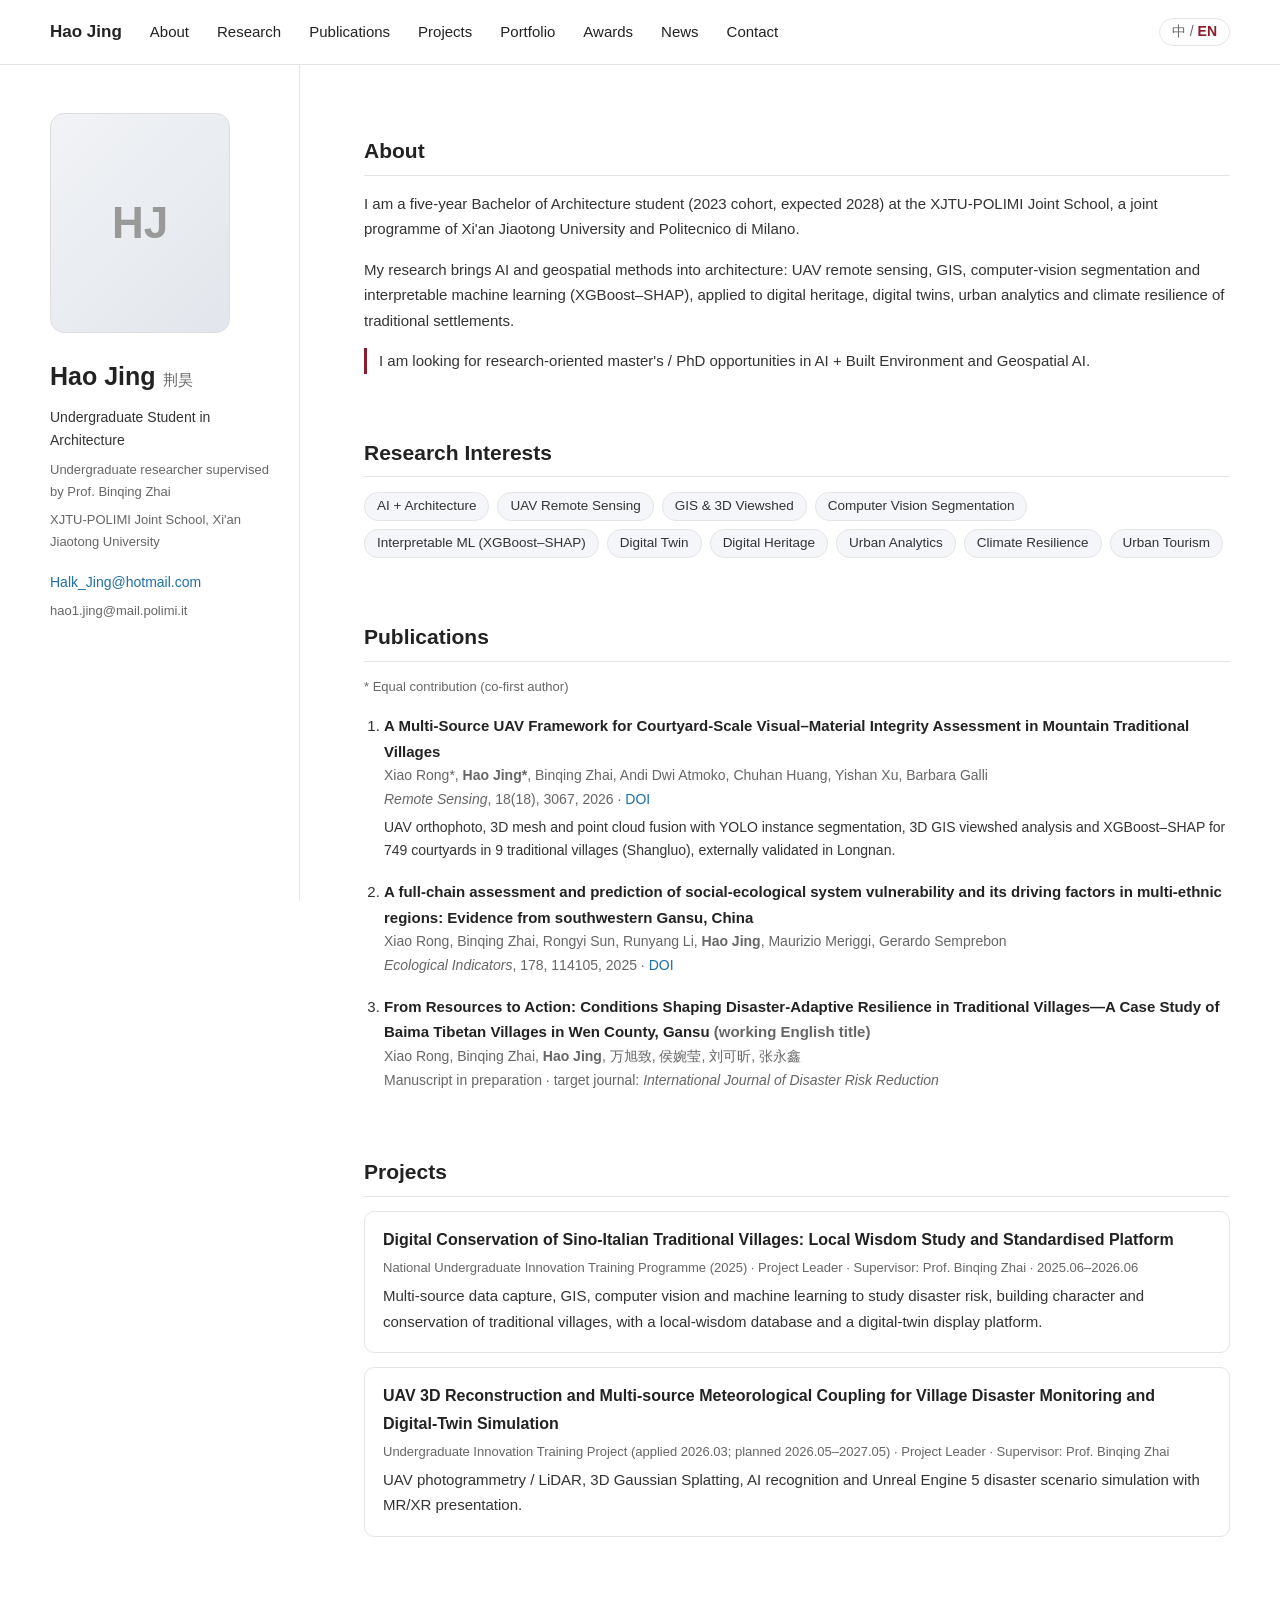
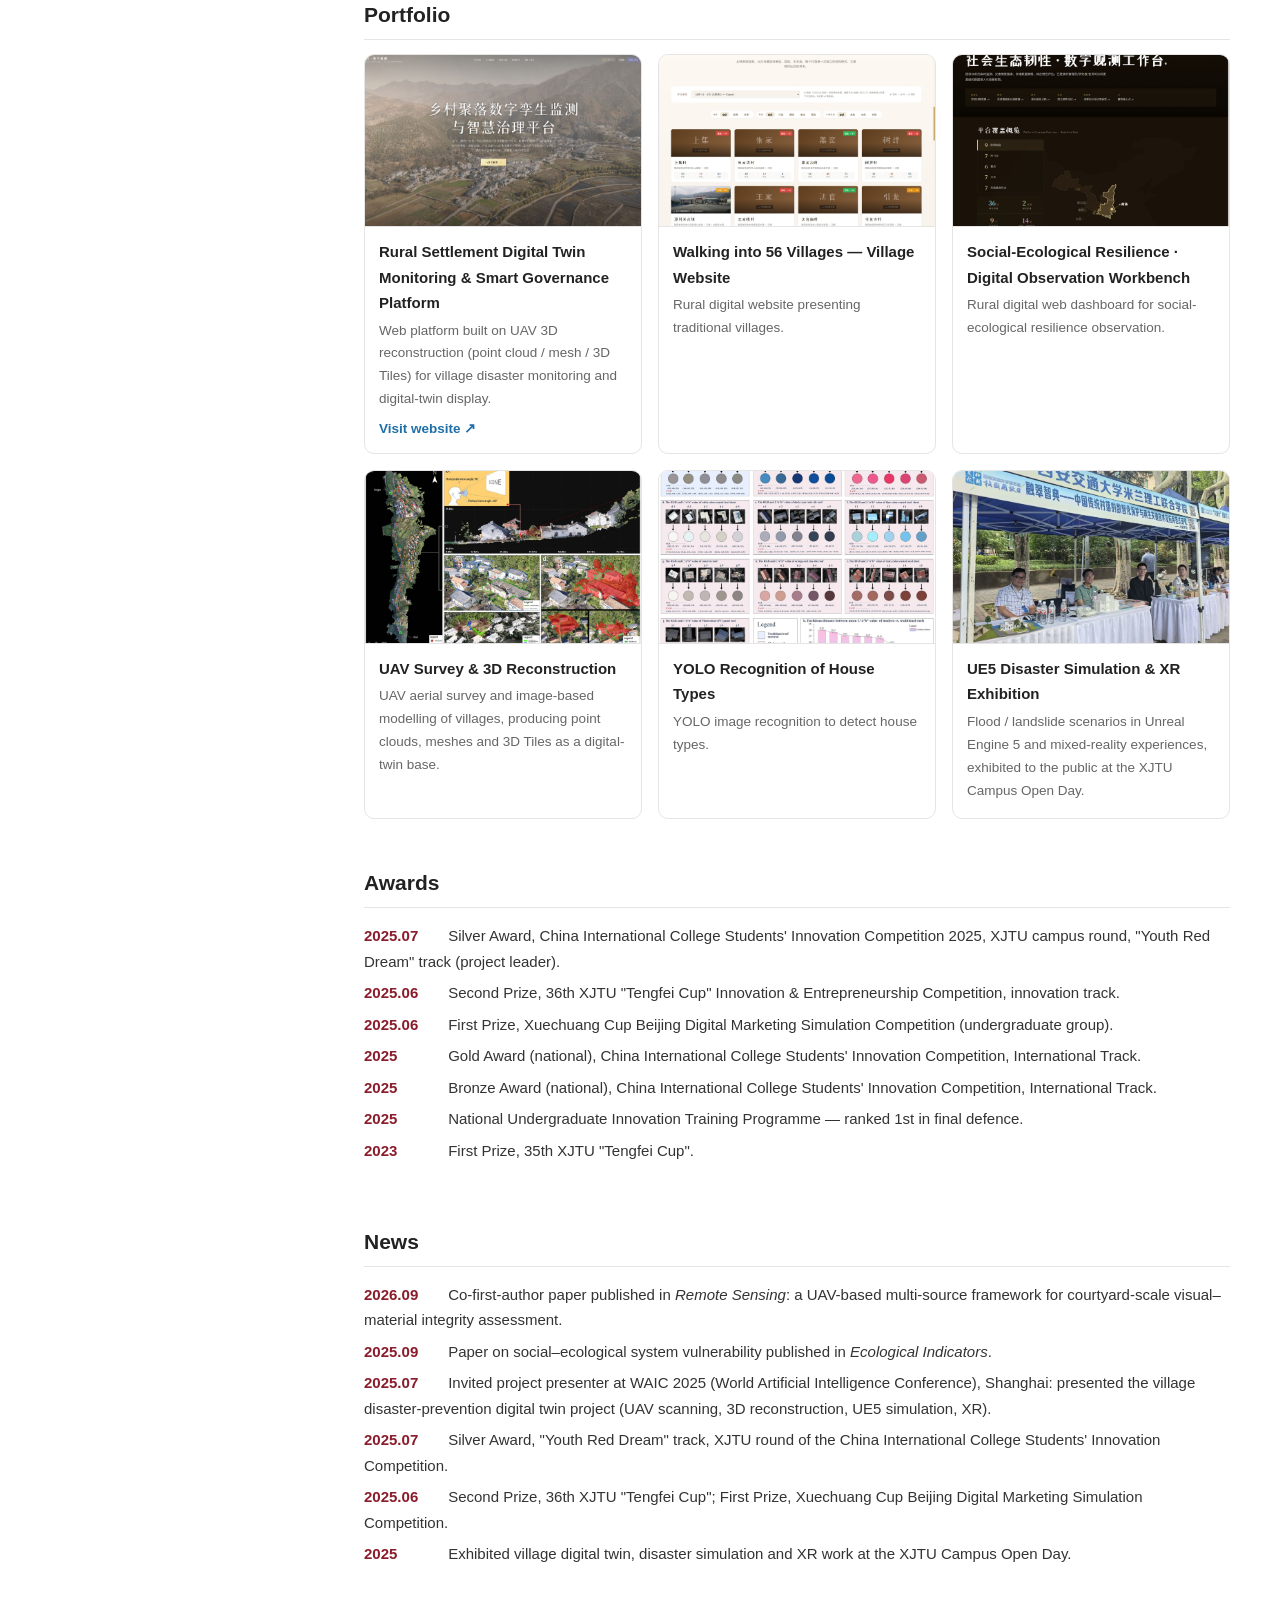
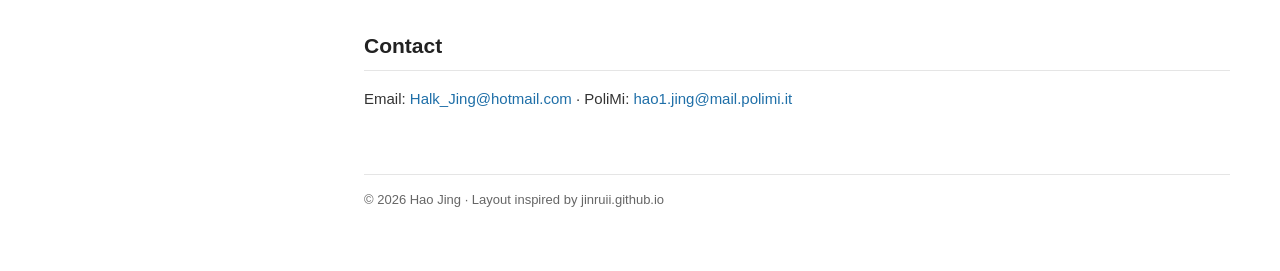
==== index.html @ ed7cac7e "Update contact emails" ====
<!DOCTYPE html>
<html lang="en">
<head>
<meta charset="utf-8">
<meta name="viewport" content="width=device-width, initial-scale=1">
<title>Hao Jing | AI + Architecture</title>
<link rel="stylesheet" href="styles.css">
</head>
<body>
<header class="top-header">
  <nav class="top-nav" aria-label="Primary">
    <a class="brand" href="#about" data-i18n="name">Hao Jing</a>
    <button class="menu-btn" aria-label="Menu" aria-expanded="false">☰</button>
    <div class="nav-links">
      <a href="#about" data-i18n="nav.about">About</a>
      <a href="#research" data-i18n="nav.research">Research</a>
      <a href="#publications" data-i18n="nav.pubs">Publications</a>
      <a href="#projects" data-i18n="nav.projects">Projects</a>
      <a href="#portfolio" data-i18n="nav.portfolio">Portfolio</a>
      <a href="#awards" data-i18n="nav.awards">Awards</a>
      <a href="#news" data-i18n="nav.news">News</a>
      <a href="#contact" data-i18n="nav.contact">Contact</a>
    </div>
    <button class="lang-toggle" type="button" aria-label="Switch language"><span data-l="zh">中</span> / <span data-l="en">EN</span></button>
  </nav>
</header>

<div class="site-shell">
  <aside class="profile-sidebar">
    <div class="portrait"><span>HJ</span></div>
    <h1><span data-i18n="name">Hao Jing</span> <small data-i18n="altname">荆昊</small></h1>
    <p class="role" data-i18n="role">Undergraduate Student in Architecture</p>
    <p class="muted" data-i18n="supv">Undergraduate researcher supervised by Prof. Binqing Zhai</p>
    <p class="muted" data-i18n="affil">XJTU-POLIMI Joint School, Xi'an Jiaotong University</p>
    <ul class="side-links">
      <li><a href="mailto:Halk_Jing@hotmail.com">Halk_Jing@hotmail.com</a></li>
      <li><a class="muted" href="mailto:hao1.jing@mail.polimi.it">hao1.jing@mail.polimi.it</a></li>
      <!-- 待补充：上传 cv.pdf 后取消注释
      <li><a href="cv.pdf" data-i18n="cv">CV</a></li> -->
      <!-- 待补充：填入她本人的 Google Scholar / ORCID 链接后取消注释（注意：0009-0008-3606-7035 是导师的 ORCID，不能用）
      <li><a href="#" data-i18n="scholar">Google Scholar</a></li>
      <li><a href="#" data-i18n="orcid">ORCID</a></li> -->
    </ul>
  </aside>

  <main class="content">
    <section id="about">
      <h2 data-i18n="nav.about">About</h2>
      <p data-i18n="about.p1">I am a five-year Bachelor of Architecture student (2023 cohort, expected 2028) at the XJTU-POLIMI Joint School, a joint programme of Xi'an Jiaotong University and Politecnico di Milano.</p>
      <p data-i18n="about.p2">My research brings AI and geospatial methods into architecture: UAV remote sensing, GIS, computer-vision segmentation and interpretable machine learning (XGBoost–SHAP), applied to digital heritage, digital twins, urban analytics and climate resilience of traditional settlements.</p>
      <p class="note" data-i18n="about.p3">I am looking for research-oriented master's / PhD opportunities in AI + Built Environment and Geospatial AI.</p>
    </section>

    <section id="research">
      <h2 data-i18n="nav.research">Research Interests</h2>
      <ul class="tags">
        <li data-i18n="r1">AI + Architecture</li><li data-i18n="r2">UAV Remote Sensing</li><li data-i18n="r3">GIS &amp; 3D Viewshed</li>
        <li data-i18n="r4">Computer Vision Segmentation</li><li data-i18n="r5">Interpretable ML (XGBoost–SHAP)</li><li data-i18n="r6">Digital Twin</li>
        <li data-i18n="r7">Digital Heritage</li><li data-i18n="r8">Urban Analytics</li><li data-i18n="r9">Climate Resilience</li><li data-i18n="r10">Urban Tourism</li>
      </ul>
    </section>

    <section id="publications">
      <h2 data-i18n="nav.pubs">Publications</h2>
      <p class="muted small" data-i18n="pubs.note">* Equal contribution (co-first author)</p>
      <ol class="pubs">
        <li>
          <div class="pub-title">A Multi-Source UAV Framework for Courtyard-Scale Visual–Material Integrity Assessment in Mountain Traditional Villages</div>
          <div class="pub-authors">Xiao Rong*, <b>Hao Jing*</b>, Binqing Zhai, Andi Dwi Atmoko, Chuhan Huang, Yishan Xu, Barbara Galli</div>
          <div class="pub-venue"><i>Remote Sensing</i>, 18(18), 3067, 2026 · <a href="https://doi.org/10.3390/rs18183067">DOI</a></div>
          <p class="pub-desc" data-i18n="p1.desc">UAV orthophoto, 3D mesh and point cloud fusion with YOLO instance segmentation, 3D GIS viewshed analysis and XGBoost–SHAP for 749 courtyards in 9 traditional villages (Shangluo), externally validated in Longnan.</p>
        </li>
        <li>
          <div class="pub-title">A full-chain assessment and prediction of social-ecological system vulnerability and its driving factors in multi-ethnic regions: Evidence from southwestern Gansu, China</div>
          <div class="pub-authors">Xiao Rong, Binqing Zhai, Rongyi Sun, Runyang Li, <b>Hao Jing</b>, Maurizio Meriggi, Gerardo Semprebon</div>
          <div class="pub-venue"><i>Ecological Indicators</i>, 178, 114105, 2025 · <a href="https://doi.org/10.1016/j.ecolind.2025.114105">DOI</a></div>
        </li>
        <li>
          <div class="pub-title" data-i18n="p3.t">From Resources to Action: Conditions Shaping Disaster-Adaptive Resilience in Traditional Villages—A Case Study of Baima Tibetan Villages in Wen County, Gansu <span class="muted">(working English title)</span></div>
          <div class="pub-authors" data-i18n="p3.a">Xiao Rong, Binqing Zhai, <b>Hao Jing</b>, 万旭致, 侯婉莹, 刘可昕, 张永鑫</div>
          <div class="pub-venue" data-i18n="p3.v">Manuscript in preparation · target journal: <i>International Journal of Disaster Risk Reduction</i></div>
        </li>
      </ol>
    </section>

    <section id="projects">
      <h2 data-i18n="nav.projects">Projects</h2>
      <div class="card">
        <h3 data-i18n="pj1.t">Digital Conservation of Sino-Italian Traditional Villages: Local Wisdom Study and Standardised Platform</h3>
        <p class="muted small" data-i18n="pj1.m">National Undergraduate Innovation Training Programme (2025) · Project Leader · Supervisor: Prof. Binqing Zhai · 2025.06–2026.06</p>
        <p data-i18n="pj1.d">Multi-source data capture, GIS, computer vision and machine learning to study disaster risk, building character and conservation of traditional villages, with a local-wisdom database and a digital-twin display platform.</p>
      </div>
      <div class="card">
        <h3 data-i18n="pj2.t">UAV 3D Reconstruction and Multi-source Meteorological Coupling for Village Disaster Monitoring and Digital-Twin Simulation</h3>
        <p class="muted small" data-i18n="pj2.m">Undergraduate Innovation Training Project (applied 2026.03; planned 2026.05–2027.05) · Project Leader · Supervisor: Prof. Binqing Zhai</p>
        <p data-i18n="pj2.d">UAV photogrammetry / LiDAR, 3D Gaussian Splatting, AI recognition and Unreal Engine 5 disaster scenario simulation with MR/XR presentation.</p>
      </div>
    </section>

    <section id="portfolio">
      <h2 data-i18n="nav.portfolio">Portfolio</h2>
      <div class="pf-grid">
      <article class="pf-card"><img src="assets/twin-platform.jpg" alt="" loading="lazy"><div class="pf-body"><h3 data-i18n="pf1.t">Rural Settlement Digital Twin Monitoring & Smart Governance Platform</h3><p data-i18n="pf1.d">Web platform built on UAV 3D reconstruction (point cloud / mesh / 3D Tiles) for village disaster monitoring and digital-twin display.</p><a class="pf-link" href="http://8.146.229.40/disaster-twin" target="_blank" rel="noopener" data-i18n="pf.visit">Visit website ↗</a></div></article>
      <article class="pf-card"><img src="assets/villages-56.jpg" alt="" loading="lazy"><div class="pf-body"><h3 data-i18n="pf2.t">Walking into 56 Villages — Village Website</h3><p data-i18n="pf2.d">Rural digital website presenting traditional villages.</p></div></article>
      <article class="pf-card"><img src="assets/resilience-workbench.jpg" alt="" loading="lazy"><div class="pf-body"><h3 data-i18n="pf3.t">Social-Ecological Resilience · Digital Observation Workbench</h3><p data-i18n="pf3.d">Rural digital web dashboard for social-ecological resilience observation.</p></div></article>
      <article class="pf-card"><img src="assets/uav-reconstruction.jpg" alt="" loading="lazy"><div class="pf-body"><h3 data-i18n="pf4.t">UAV Survey & 3D Reconstruction</h3><p data-i18n="pf4.d">UAV aerial survey and image-based modelling of villages, producing point clouds, meshes and 3D Tiles as a digital-twin base.</p></div></article>
      <article class="pf-card"><img src="assets/yolo-house-types.jpg" alt="" loading="lazy"><div class="pf-body"><h3 data-i18n="pf5.t">YOLO Recognition of House Types</h3><p data-i18n="pf5.d">YOLO image recognition to detect house types.</p></div></article>
      <article class="pf-card"><img src="assets/open-day.jpg" alt="" loading="lazy"><div class="pf-body"><h3 data-i18n="pf6.t">UE5 Disaster Simulation & XR Exhibition</h3><p data-i18n="pf6.d">Flood / landslide scenarios in Unreal Engine 5 and mixed-reality experiences, exhibited to the public at the XJTU Campus Open Day.</p></div></article>
      </div>
    </section>

    <section id="awards">
      <h2 data-i18n="nav.awards">Awards</h2>
      <ul class="news">
        <li><span class="date">2025.07</span> <span data-i18n="a1">Silver Award, China International College Students' Innovation Competition 2025, XJTU campus round, "Youth Red Dream" track (project leader).</span></li>
        <li><span class="date">2025.06</span> <span data-i18n="a2">Second Prize, 36th XJTU "Tengfei Cup" Innovation & Entrepreneurship Competition, innovation track.</span></li>
        <li><span class="date">2025.06</span> <span data-i18n="a7">First Prize, Xuechuang Cup Beijing Digital Marketing Simulation Competition (undergraduate group).</span></li>
        <li><span class="date">2025</span> <span data-i18n="a3">Gold Award (national), China International College Students' Innovation Competition, International Track.</span></li>
        <li><span class="date">2025</span> <span data-i18n="a4">Bronze Award (national), China International College Students' Innovation Competition, International Track.</span></li>
        <li><span class="date">2025</span> <span data-i18n="a6">National Undergraduate Innovation Training Programme — ranked 1st in final defence.</span></li>
        <li><span class="date">2023</span> <span data-i18n="a5">First Prize, 35th XJTU "Tengfei Cup".</span></li>
      </ul>
    </section>

    <section id="news">
      <h2 data-i18n="nav.news">News</h2>
      <ul class="news">
        <li><span class="date">2026.09</span> <span data-i18n="n1">Co-first-author paper published in <i>Remote Sensing</i>: a UAV-based multi-source framework for courtyard-scale visual–material integrity assessment.</span></li>
        <li><span class="date">2025.09</span> <span data-i18n="n2">Paper on social–ecological system vulnerability published in <i>Ecological Indicators</i>.</span></li>
        <li><span class="date">2025.07</span> <span data-i18n="n3">Invited project presenter at WAIC 2025 (World Artificial Intelligence Conference), Shanghai: presented the village disaster-prevention digital twin project (UAV scanning, 3D reconstruction, UE5 simulation, XR).</span></li>
        <li><span class="date">2025.07</span> <span data-i18n="n6">Silver Award, "Youth Red Dream" track, XJTU round of the China International College Students' Innovation Competition.</span></li>
        <li><span class="date">2025.06</span> <span data-i18n="n7">Second Prize, 36th XJTU "Tengfei Cup"; First Prize, Xuechuang Cup Beijing Digital Marketing Simulation Competition.</span></li>
        <li><span class="date">2025</span> <span data-i18n="n5">Exhibited village digital twin, disaster simulation and XR work at the XJTU Campus Open Day.</span></li>
      </ul>
    </section>

    <section id="contact">
      <h2 data-i18n="nav.contact">Contact</h2>
      <p><span data-i18n="contact.l">Email:</span> <a href="mailto:Halk_Jing@hotmail.com">Halk_Jing@hotmail.com</a> · <span data-i18n="contact.s">PoliMi:</span> <a href="mailto:hao1.jing@mail.polimi.it">hao1.jing@mail.polimi.it</a></p>
    </section>
    <footer class="muted small" data-i18n="footer">© 2026 Hao Jing · Layout inspired by jinruii.github.io</footer>
  </main>
</div>
<script src="script.js"></script>
</body>
</html>
---- styles.css ----
:root{--text:#333;--heading:#222;--muted:#666;--line:#e5e5e5;--link:#1f6fa8;--accent:#8a1c2b}
*{box-sizing:border-box}html{scroll-behavior:smooth}
body{margin:0;background:#fff;color:var(--text);font-family:Arial,"PingFang SC","Microsoft YaHei",sans-serif;font-size:15px;line-height:1.7}
a{color:var(--link);text-decoration:none}a:hover{text-decoration:underline}
.top-header{position:sticky;top:0;z-index:50;background:rgba(255,255,255,.97);border-bottom:1px solid var(--line)}
.top-nav{width:min(1180px,calc(100% - 48px));min-height:64px;margin:0 auto;display:flex;align-items:center;gap:28px}
.brand{font-weight:600;color:var(--heading);font-size:17px}
.nav-links{display:flex;gap:28px}.nav-links a{color:#222;font-size:15px}
.lang-toggle{margin-left:auto;border:1px solid var(--line);background:#fff;border-radius:16px;padding:4px 12px;cursor:pointer;color:var(--muted);font-size:14px}
.lang-toggle [data-l].on{color:var(--accent);font-weight:700}
.menu-btn{display:none;border:0;background:none;font-size:22px;cursor:pointer}
.site-shell{width:min(1180px,calc(100% - 48px));margin:0 auto;display:grid;grid-template-columns:250px minmax(0,1fr);gap:64px}
.profile-sidebar{position:sticky;top:64px;align-self:start;padding:48px 30px 40px 0;border-right:1px solid var(--line);min-height:calc(100vh - 64px)}
.portrait{width:180px;height:220px;border-radius:14px;border:1px solid #ddd;background:linear-gradient(135deg,#f1f3f6,#e2e6ec);display:grid;place-items:center;color:#999;font-size:44px;font-weight:600;margin-bottom:22px}
.profile-sidebar h1{margin:0 0 8px;font-size:25px;color:var(--heading);font-weight:600}
.profile-sidebar h1 small{font-size:15px;color:var(--muted);font-weight:400}
.role{margin:0 0 6px;font-size:14px}.muted{color:var(--muted)}.small{font-size:13px}
.profile-sidebar .muted{font-size:13px;margin:0 0 6px}
.side-links{list-style:none;padding:0;margin:18px 0 0;font-size:14px}.side-links li{margin:4px 0}
.content{padding:40px 0 60px}
section{padding:12px 0 18px;scroll-margin-top:72px}
h2{font-size:21px;color:var(--heading);border-bottom:1px solid var(--line);padding-bottom:6px;margin:16px 0 14px}
h3{font-size:16px;margin:0 0 4px;color:var(--heading)}
.note{border-left:3px solid var(--accent);padding-left:12px}
.tags{list-style:none;padding:0;display:flex;flex-wrap:wrap;gap:8px}.tags li{background:#f4f6f9;border:1px solid var(--line);border-radius:14px;padding:2px 12px;font-size:13.5px}
.pubs{padding-left:20px}.pubs li{margin-bottom:16px}.pub-title{font-weight:600;color:var(--heading)}
.pub-authors,.pub-venue{font-size:14px;color:var(--muted)}.pub-desc{font-size:14px;margin:4px 0 0}
.card{border:1px solid var(--line);border-radius:10px;padding:14px 18px;margin-bottom:14px}.card p{margin:4px 0}
.news{list-style:none;padding:0}.news li{margin:6px 0}.date{display:inline-block;min-width:80px;color:var(--accent);font-weight:600}
footer{border-top:1px solid var(--line);padding-top:14px;margin-top:30px}
@media(max-width:820px){
 .top-nav{flex-wrap:wrap;gap:12px;width:calc(100% - 32px)}
 .menu-btn{display:block;order:2}.lang-toggle{order:1}
 .nav-links{display:none;order:3;width:100%;flex-direction:column;gap:10px;padding:8px 0 14px}
 .nav-links.open{display:flex}
 .site-shell{grid-template-columns:1fr;gap:0;width:calc(100% - 32px)}
 .profile-sidebar{position:static;border-right:0;border-bottom:1px solid var(--line);min-height:0;padding:28px 0 20px;text-align:center}
 .portrait{margin:0 auto 16px;width:130px;height:160px}.side-links{display:flex;flex-wrap:wrap;justify-content:center;gap:4px 14px}
}

.pf-grid{display:grid;grid-template-columns:repeat(auto-fill,minmax(250px,1fr));gap:16px}
.pf-card{border:1px solid var(--line);border-radius:10px;overflow:hidden;display:flex;flex-direction:column;background:#fff}
.pf-card img{width:100%;aspect-ratio:16/10;object-fit:cover;display:block;border-bottom:1px solid var(--line)}
.pf-body{padding:12px 14px}.pf-body h3{font-size:15px}.pf-body p{font-size:13.5px;margin:4px 0;color:var(--muted)}
.pf-link{font-size:13.5px;font-weight:600}
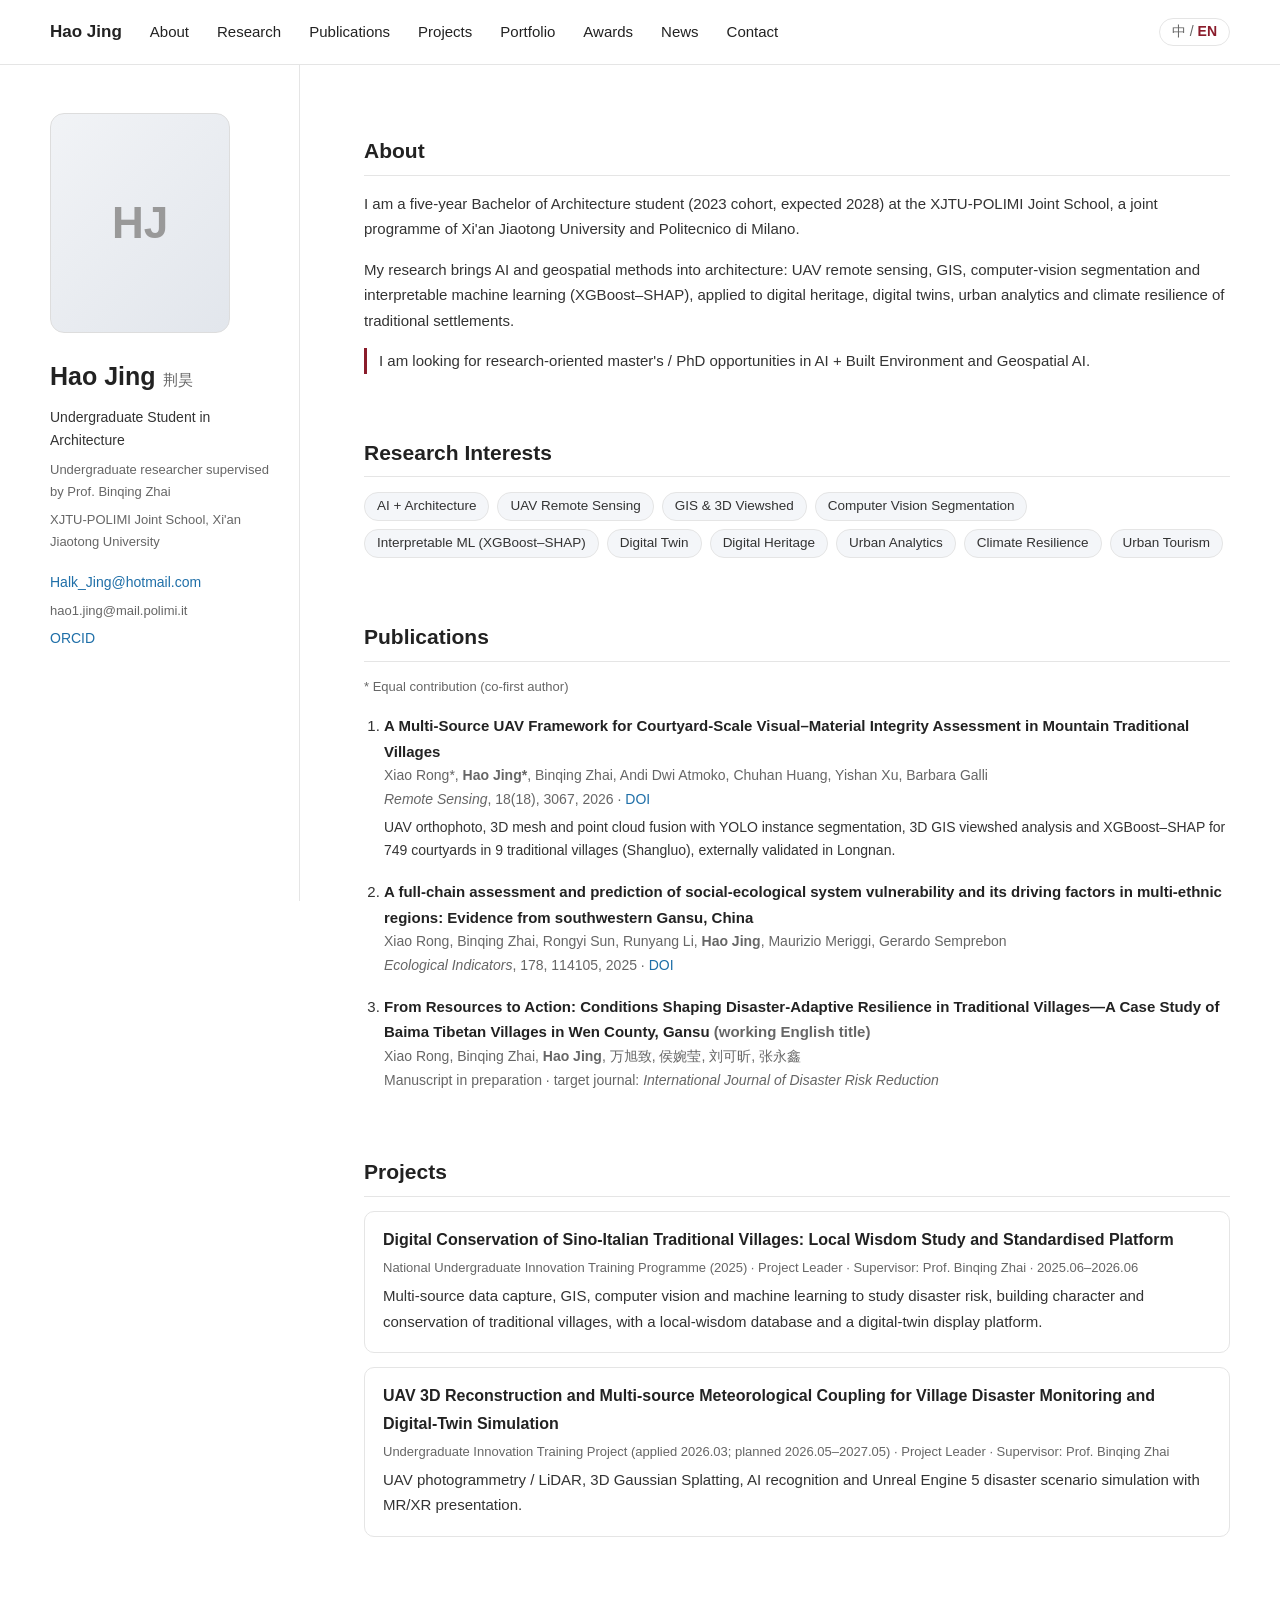
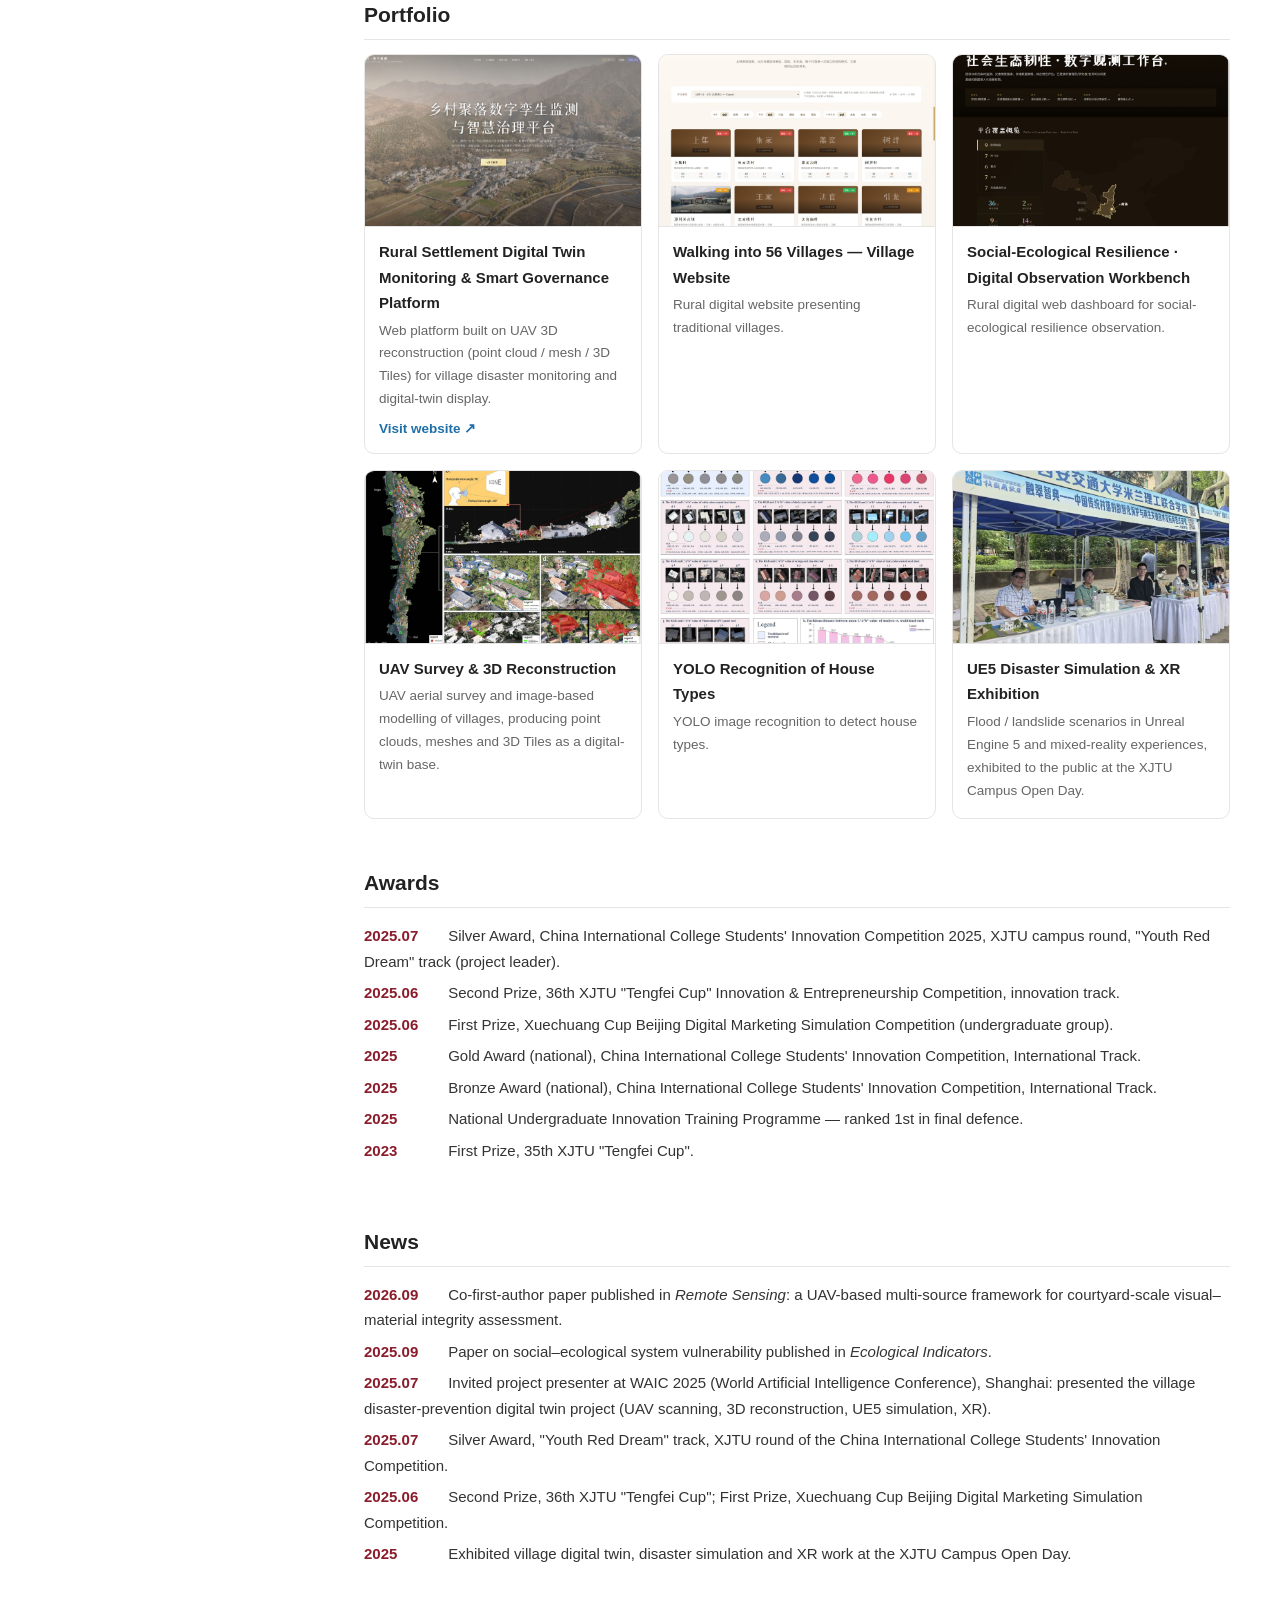
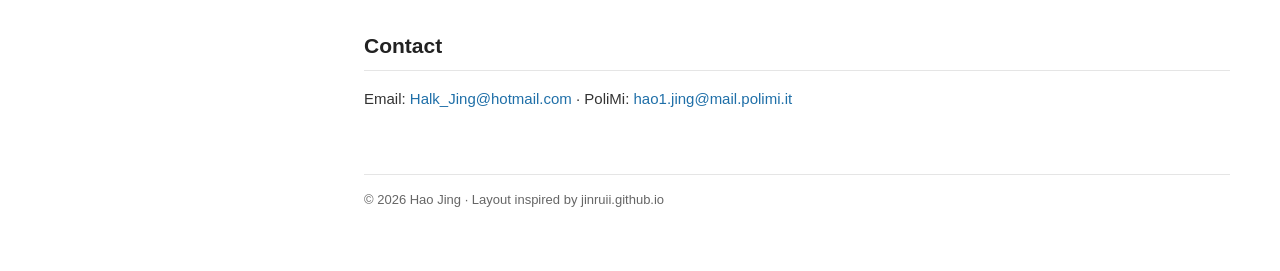
==== commit 0e48d8ee: "Add ORCID link" ====
--- a/index.html
+++ b/index.html
@@ -37,9 +37,9 @@
       <li><a class="muted" href="mailto:hao1.jing@mail.polimi.it">hao1.jing@mail.polimi.it</a></li>
       <!-- 待补充：上传 cv.pdf 后取消注释
       <li><a href="cv.pdf" data-i18n="cv">CV</a></li> -->
-      <!-- 待补充：填入她本人的 Google Scholar / ORCID 链接后取消注释（注意：0009-0008-3606-7035 是导师的 ORCID，不能用）
-      <li><a href="#" data-i18n="scholar">Google Scholar</a></li>
-      <li><a href="#" data-i18n="orcid">ORCID</a></li> -->
+      <!-- 待补充：填入她本人的 Google Scholar 链接后取消注释
+      <li><a href="#" data-i18n="scholar">Google Scholar</a></li> -->
+      <li><a href="https://orcid.org/0009-0009-9396-4258" target="_blank" rel="noopener" data-i18n="orcid">ORCID</a></li>
     </ul>
   </aside>
 
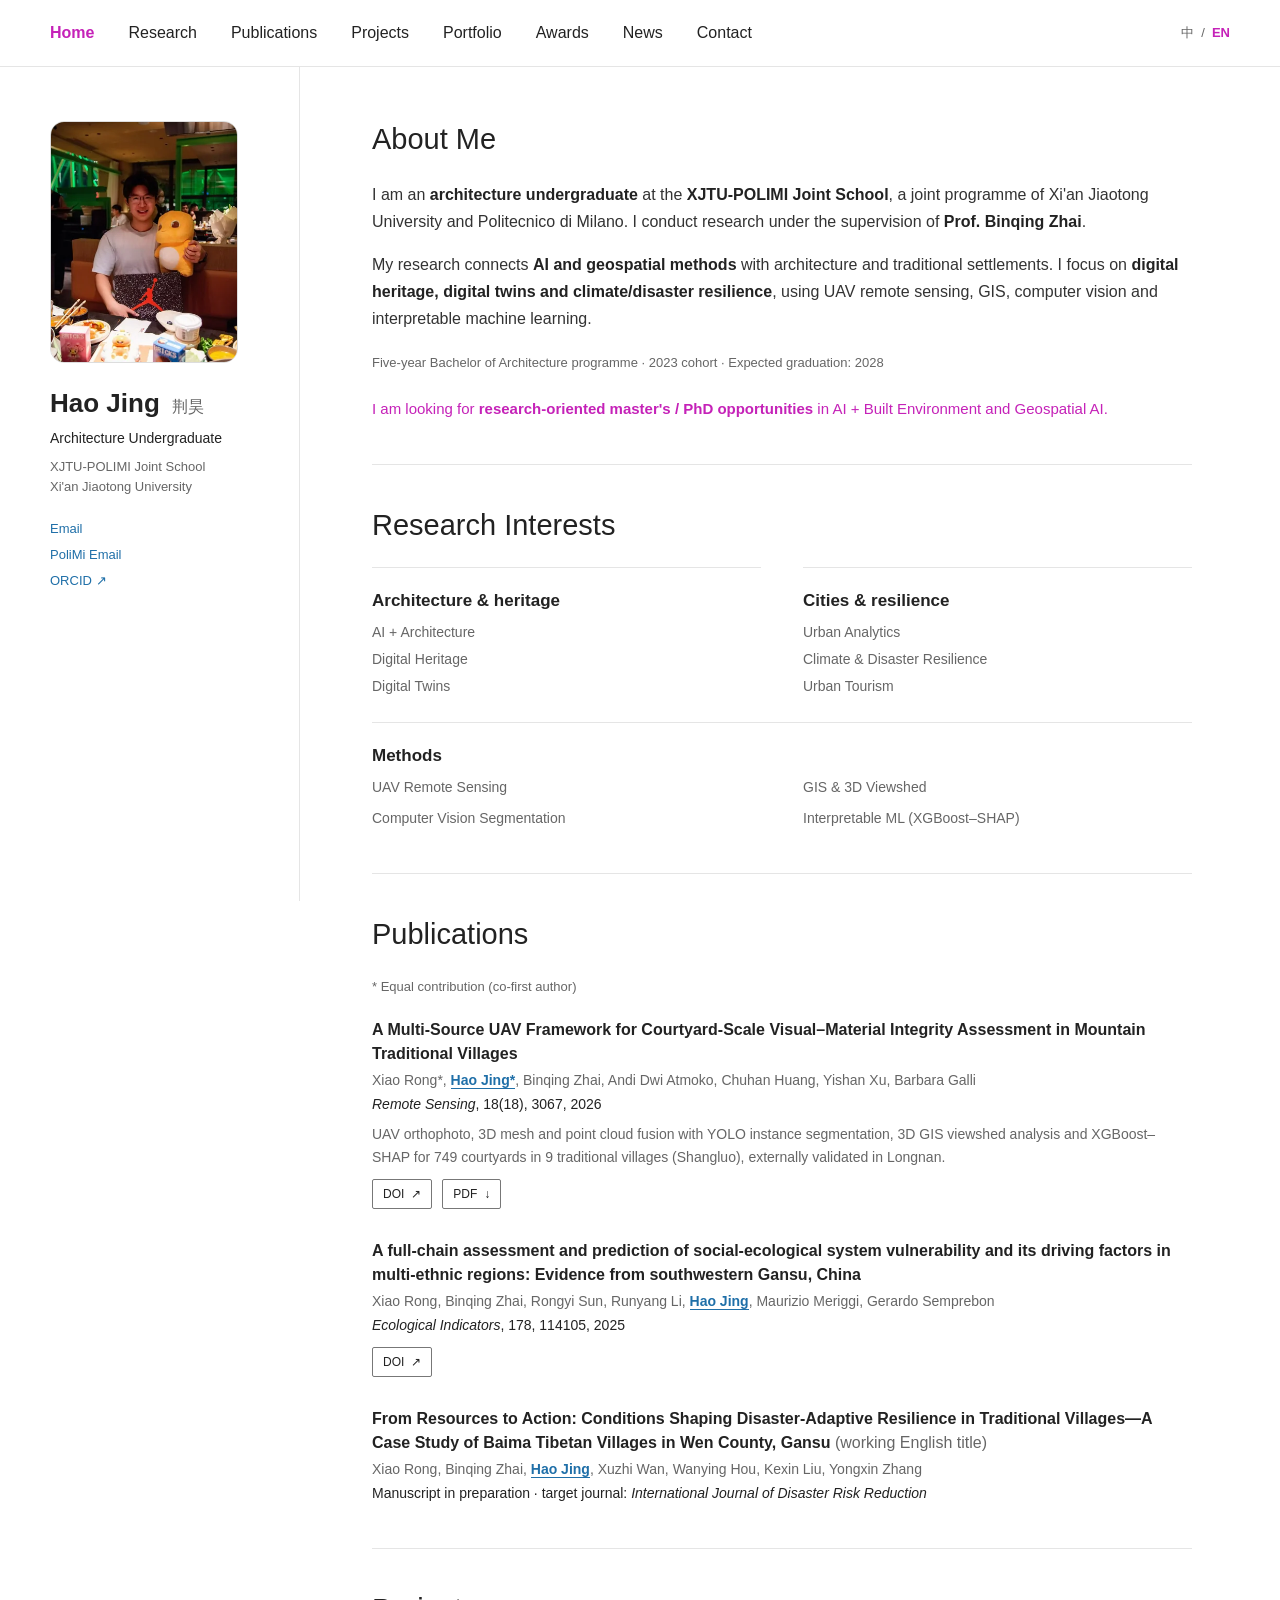
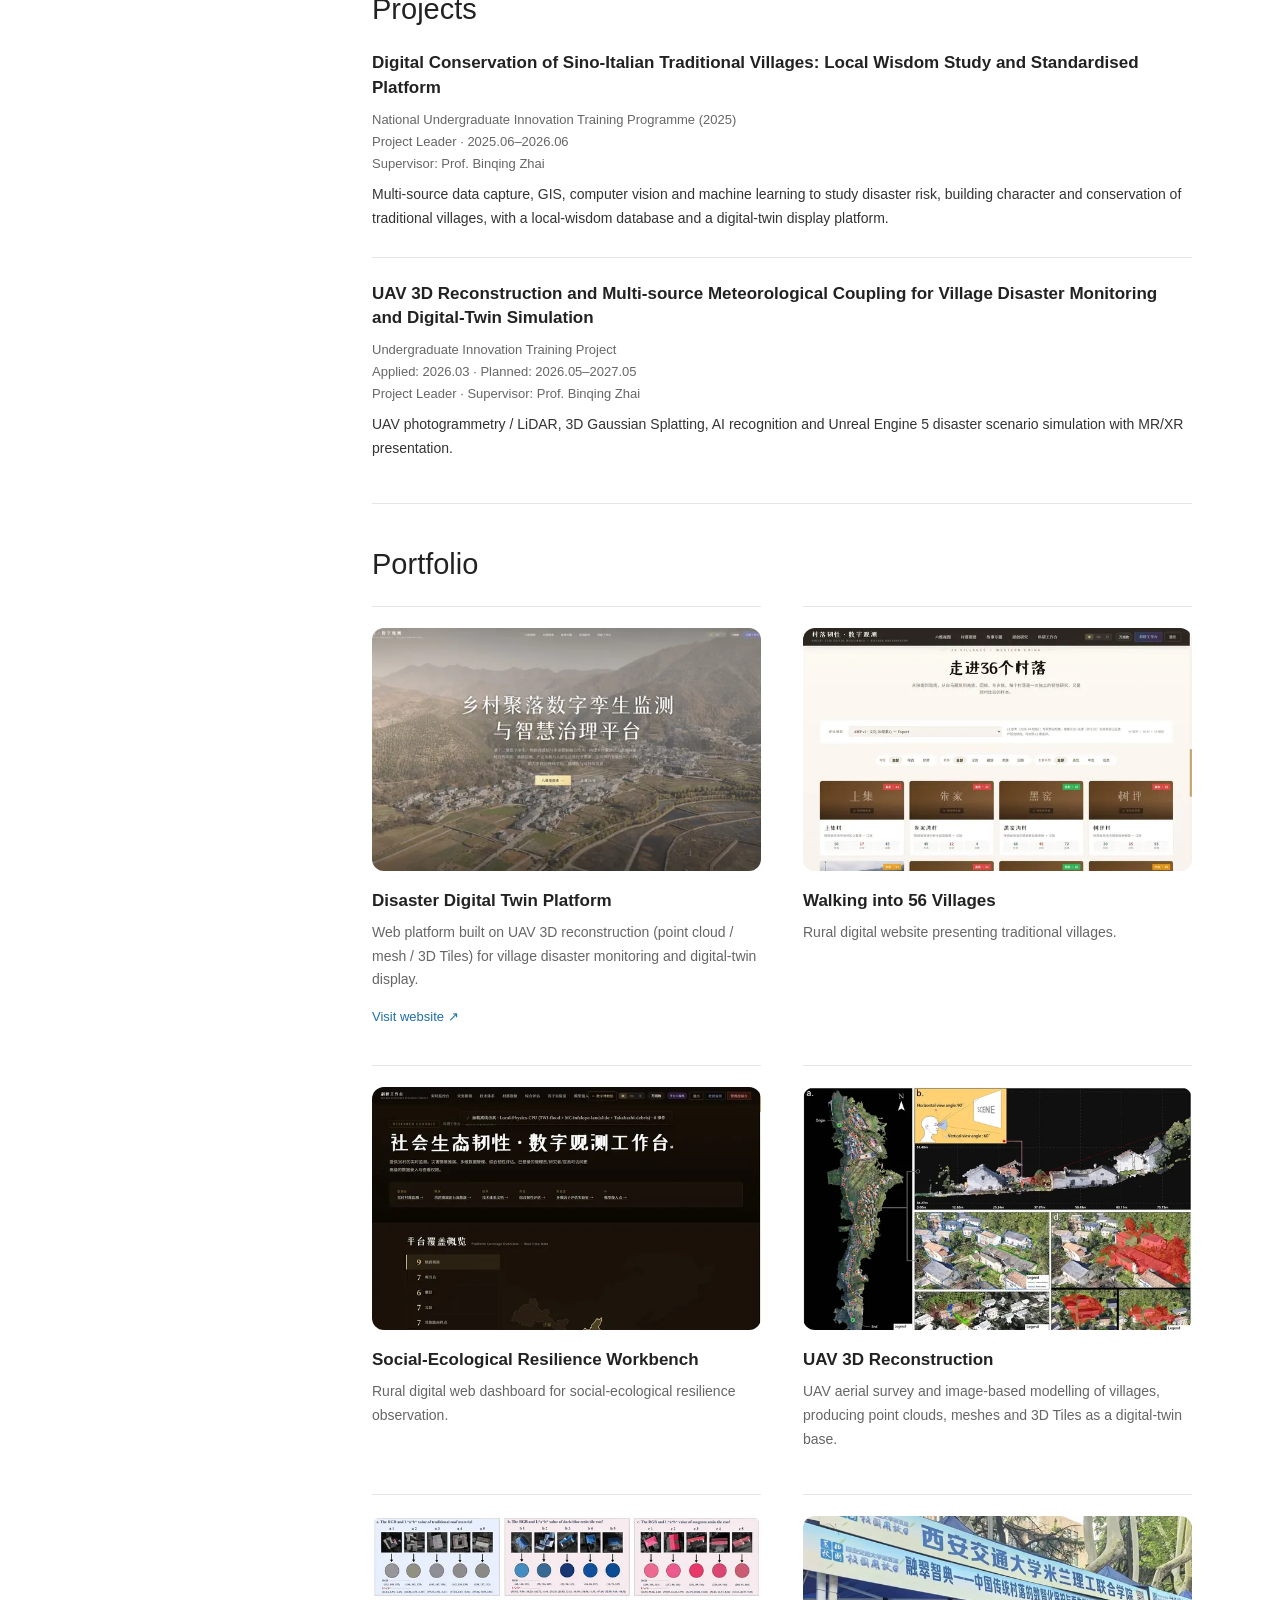
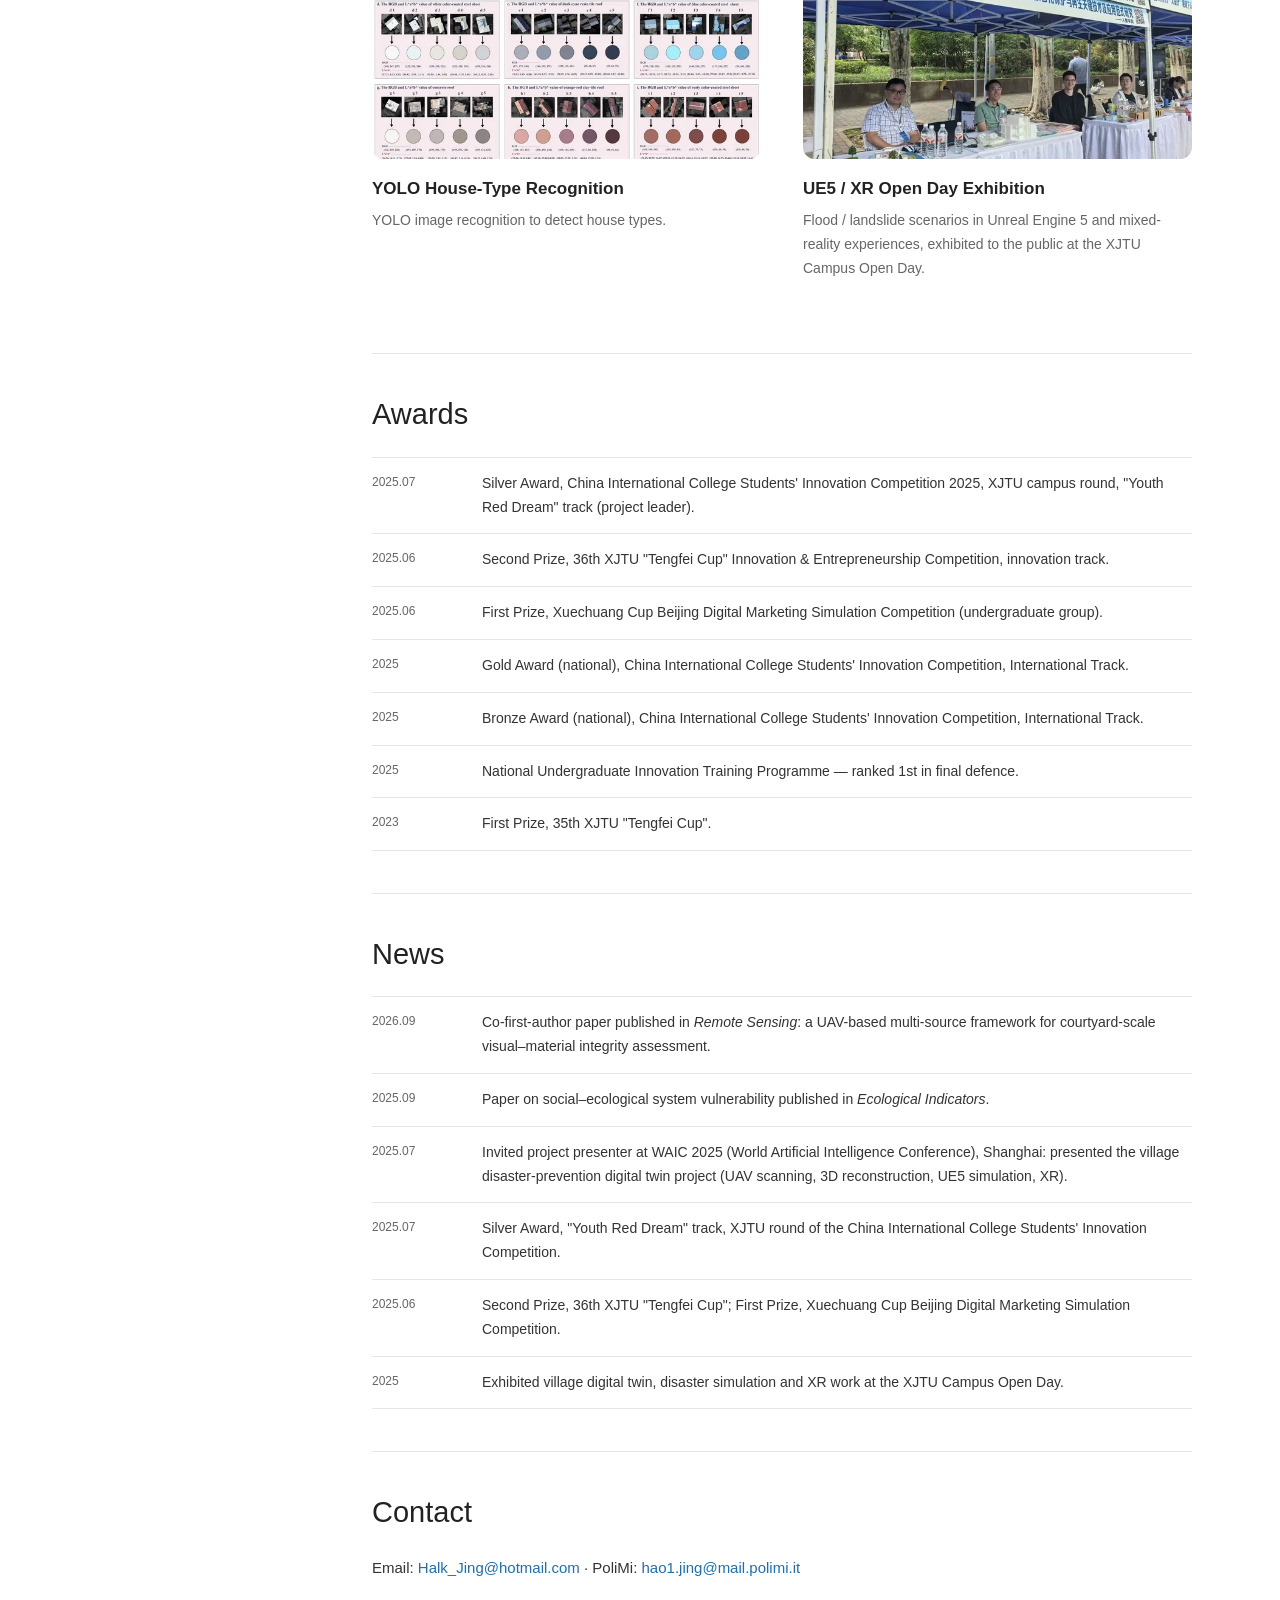
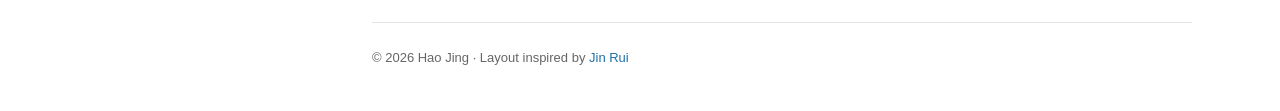
==== commit 4873547c: "Publish the supplied academic homepage at the repository root. Copy the finished site archive byte-f" ====
--- a/index.html
+++ b/index.html
@@ -1,146 +1,175 @@
-<!DOCTYPE html>
-<html lang="en">
-<head>
-<meta charset="utf-8">
-<meta name="viewport" content="width=device-width, initial-scale=1">
-<title>Hao Jing | AI + Architecture</title>
-<link rel="stylesheet" href="styles.css">
-</head>
-<body>
-<header class="top-header">
-  <nav class="top-nav" aria-label="Primary">
-    <a class="brand" href="#about" data-i18n="name">Hao Jing</a>
-    <button class="menu-btn" aria-label="Menu" aria-expanded="false">☰</button>
-    <div class="nav-links">
-      <a href="#about" data-i18n="nav.about">About</a>
-      <a href="#research" data-i18n="nav.research">Research</a>
-      <a href="#publications" data-i18n="nav.pubs">Publications</a>
-      <a href="#projects" data-i18n="nav.projects">Projects</a>
-      <a href="#portfolio" data-i18n="nav.portfolio">Portfolio</a>
-      <a href="#awards" data-i18n="nav.awards">Awards</a>
-      <a href="#news" data-i18n="nav.news">News</a>
-      <a href="#contact" data-i18n="nav.contact">Contact</a>
-    </div>
-    <button class="lang-toggle" type="button" aria-label="Switch language"><span data-l="zh">中</span> / <span data-l="en">EN</span></button>
-  </nav>
-</header>
-
-<div class="site-shell">
-  <aside class="profile-sidebar">
-    <div class="portrait"><span>HJ</span></div>
-    <h1><span data-i18n="name">Hao Jing</span> <small data-i18n="altname">荆昊</small></h1>
-    <p class="role" data-i18n="role">Undergraduate Student in Architecture</p>
-    <p class="muted" data-i18n="supv">Undergraduate researcher supervised by Prof. Binqing Zhai</p>
-    <p class="muted" data-i18n="affil">XJTU-POLIMI Joint School, Xi'an Jiaotong University</p>
-    <ul class="side-links">
-      <li><a href="mailto:Halk_Jing@hotmail.com">Halk_Jing@hotmail.com</a></li>
-      <li><a class="muted" href="mailto:hao1.jing@mail.polimi.it">hao1.jing@mail.polimi.it</a></li>
-      <!-- 待补充：上传 cv.pdf 后取消注释
-      <li><a href="cv.pdf" data-i18n="cv">CV</a></li> -->
-      <!-- 待补充：填入她本人的 Google Scholar 链接后取消注释
-      <li><a href="#" data-i18n="scholar">Google Scholar</a></li> -->
-      <li><a href="https://orcid.org/0009-0009-9396-4258" target="_blank" rel="noopener" data-i18n="orcid">ORCID</a></li>
-    </ul>
-  </aside>
-
-  <main class="content">
-    <section id="about">
-      <h2 data-i18n="nav.about">About</h2>
-      <p data-i18n="about.p1">I am a five-year Bachelor of Architecture student (2023 cohort, expected 2028) at the XJTU-POLIMI Joint School, a joint programme of Xi'an Jiaotong University and Politecnico di Milano.</p>
-      <p data-i18n="about.p2">My research brings AI and geospatial methods into architecture: UAV remote sensing, GIS, computer-vision segmentation and interpretable machine learning (XGBoost–SHAP), applied to digital heritage, digital twins, urban analytics and climate resilience of traditional settlements.</p>
-      <p class="note" data-i18n="about.p3">I am looking for research-oriented master's / PhD opportunities in AI + Built Environment and Geospatial AI.</p>
-    </section>
-
-    <section id="research">
-      <h2 data-i18n="nav.research">Research Interests</h2>
-      <ul class="tags">
-        <li data-i18n="r1">AI + Architecture</li><li data-i18n="r2">UAV Remote Sensing</li><li data-i18n="r3">GIS &amp; 3D Viewshed</li>
-        <li data-i18n="r4">Computer Vision Segmentation</li><li data-i18n="r5">Interpretable ML (XGBoost–SHAP)</li><li data-i18n="r6">Digital Twin</li>
-        <li data-i18n="r7">Digital Heritage</li><li data-i18n="r8">Urban Analytics</li><li data-i18n="r9">Climate Resilience</li><li data-i18n="r10">Urban Tourism</li>
-      </ul>
-    </section>
-
-    <section id="publications">
-      <h2 data-i18n="nav.pubs">Publications</h2>
-      <p class="muted small" data-i18n="pubs.note">* Equal contribution (co-first author)</p>
-      <ol class="pubs">
-        <li>
-          <div class="pub-title">A Multi-Source UAV Framework for Courtyard-Scale Visual–Material Integrity Assessment in Mountain Traditional Villages</div>
-          <div class="pub-authors">Xiao Rong*, <b>Hao Jing*</b>, Binqing Zhai, Andi Dwi Atmoko, Chuhan Huang, Yishan Xu, Barbara Galli</div>
-          <div class="pub-venue"><i>Remote Sensing</i>, 18(18), 3067, 2026 · <a href="https://doi.org/10.3390/rs18183067">DOI</a></div>
-          <p class="pub-desc" data-i18n="p1.desc">UAV orthophoto, 3D mesh and point cloud fusion with YOLO instance segmentation, 3D GIS viewshed analysis and XGBoost–SHAP for 749 courtyards in 9 traditional villages (Shangluo), externally validated in Longnan.</p>
-        </li>
-        <li>
-          <div class="pub-title">A full-chain assessment and prediction of social-ecological system vulnerability and its driving factors in multi-ethnic regions: Evidence from southwestern Gansu, China</div>
-          <div class="pub-authors">Xiao Rong, Binqing Zhai, Rongyi Sun, Runyang Li, <b>Hao Jing</b>, Maurizio Meriggi, Gerardo Semprebon</div>
-          <div class="pub-venue"><i>Ecological Indicators</i>, 178, 114105, 2025 · <a href="https://doi.org/10.1016/j.ecolind.2025.114105">DOI</a></div>
-        </li>
-        <li>
-          <div class="pub-title" data-i18n="p3.t">From Resources to Action: Conditions Shaping Disaster-Adaptive Resilience in Traditional Villages—A Case Study of Baima Tibetan Villages in Wen County, Gansu <span class="muted">(working English title)</span></div>
-          <div class="pub-authors" data-i18n="p3.a">Xiao Rong, Binqing Zhai, <b>Hao Jing</b>, 万旭致, 侯婉莹, 刘可昕, 张永鑫</div>
-          <div class="pub-venue" data-i18n="p3.v">Manuscript in preparation · target journal: <i>International Journal of Disaster Risk Reduction</i></div>
-        </li>
-      </ol>
-    </section>
-
-    <section id="projects">
-      <h2 data-i18n="nav.projects">Projects</h2>
-      <div class="card">
-        <h3 data-i18n="pj1.t">Digital Conservation of Sino-Italian Traditional Villages: Local Wisdom Study and Standardised Platform</h3>
-        <p class="muted small" data-i18n="pj1.m">National Undergraduate Innovation Training Programme (2025) · Project Leader · Supervisor: Prof. Binqing Zhai · 2025.06–2026.06</p>
-        <p data-i18n="pj1.d">Multi-source data capture, GIS, computer vision and machine learning to study disaster risk, building character and conservation of traditional villages, with a local-wisdom database and a digital-twin display platform.</p>
-      </div>
-      <div class="card">
-        <h3 data-i18n="pj2.t">UAV 3D Reconstruction and Multi-source Meteorological Coupling for Village Disaster Monitoring and Digital-Twin Simulation</h3>
-        <p class="muted small" data-i18n="pj2.m">Undergraduate Innovation Training Project (applied 2026.03; planned 2026.05–2027.05) · Project Leader · Supervisor: Prof. Binqing Zhai</p>
-        <p data-i18n="pj2.d">UAV photogrammetry / LiDAR, 3D Gaussian Splatting, AI recognition and Unreal Engine 5 disaster scenario simulation with MR/XR presentation.</p>
-      </div>
-    </section>
-
-    <section id="portfolio">
-      <h2 data-i18n="nav.portfolio">Portfolio</h2>
-      <div class="pf-grid">
-      <article class="pf-card"><img src="assets/twin-platform.jpg" alt="" loading="lazy"><div class="pf-body"><h3 data-i18n="pf1.t">Rural Settlement Digital Twin Monitoring & Smart Governance Platform</h3><p data-i18n="pf1.d">Web platform built on UAV 3D reconstruction (point cloud / mesh / 3D Tiles) for village disaster monitoring and digital-twin display.</p><a class="pf-link" href="http://8.146.229.40/disaster-twin" target="_blank" rel="noopener" data-i18n="pf.visit">Visit website ↗</a></div></article>
-      <article class="pf-card"><img src="assets/villages-56.jpg" alt="" loading="lazy"><div class="pf-body"><h3 data-i18n="pf2.t">Walking into 56 Villages — Village Website</h3><p data-i18n="pf2.d">Rural digital website presenting traditional villages.</p></div></article>
-      <article class="pf-card"><img src="assets/resilience-workbench.jpg" alt="" loading="lazy"><div class="pf-body"><h3 data-i18n="pf3.t">Social-Ecological Resilience · Digital Observation Workbench</h3><p data-i18n="pf3.d">Rural digital web dashboard for social-ecological resilience observation.</p></div></article>
-      <article class="pf-card"><img src="assets/uav-reconstruction.jpg" alt="" loading="lazy"><div class="pf-body"><h3 data-i18n="pf4.t">UAV Survey & 3D Reconstruction</h3><p data-i18n="pf4.d">UAV aerial survey and image-based modelling of villages, producing point clouds, meshes and 3D Tiles as a digital-twin base.</p></div></article>
-      <article class="pf-card"><img src="assets/yolo-house-types.jpg" alt="" loading="lazy"><div class="pf-body"><h3 data-i18n="pf5.t">YOLO Recognition of House Types</h3><p data-i18n="pf5.d">YOLO image recognition to detect house types.</p></div></article>
-      <article class="pf-card"><img src="assets/open-day.jpg" alt="" loading="lazy"><div class="pf-body"><h3 data-i18n="pf6.t">UE5 Disaster Simulation & XR Exhibition</h3><p data-i18n="pf6.d">Flood / landslide scenarios in Unreal Engine 5 and mixed-reality experiences, exhibited to the public at the XJTU Campus Open Day.</p></div></article>
-      </div>
-    </section>
-
-    <section id="awards">
-      <h2 data-i18n="nav.awards">Awards</h2>
-      <ul class="news">
-        <li><span class="date">2025.07</span> <span data-i18n="a1">Silver Award, China International College Students' Innovation Competition 2025, XJTU campus round, "Youth Red Dream" track (project leader).</span></li>
-        <li><span class="date">2025.06</span> <span data-i18n="a2">Second Prize, 36th XJTU "Tengfei Cup" Innovation & Entrepreneurship Competition, innovation track.</span></li>
-        <li><span class="date">2025.06</span> <span data-i18n="a7">First Prize, Xuechuang Cup Beijing Digital Marketing Simulation Competition (undergraduate group).</span></li>
-        <li><span class="date">2025</span> <span data-i18n="a3">Gold Award (national), China International College Students' Innovation Competition, International Track.</span></li>
-        <li><span class="date">2025</span> <span data-i18n="a4">Bronze Award (national), China International College Students' Innovation Competition, International Track.</span></li>
-        <li><span class="date">2025</span> <span data-i18n="a6">National Undergraduate Innovation Training Programme — ranked 1st in final defence.</span></li>
-        <li><span class="date">2023</span> <span data-i18n="a5">First Prize, 35th XJTU "Tengfei Cup".</span></li>
-      </ul>
-    </section>
-
-    <section id="news">
-      <h2 data-i18n="nav.news">News</h2>
-      <ul class="news">
-        <li><span class="date">2026.09</span> <span data-i18n="n1">Co-first-author paper published in <i>Remote Sensing</i>: a UAV-based multi-source framework for courtyard-scale visual–material integrity assessment.</span></li>
-        <li><span class="date">2025.09</span> <span data-i18n="n2">Paper on social–ecological system vulnerability published in <i>Ecological Indicators</i>.</span></li>
-        <li><span class="date">2025.07</span> <span data-i18n="n3">Invited project presenter at WAIC 2025 (World Artificial Intelligence Conference), Shanghai: presented the village disaster-prevention digital twin project (UAV scanning, 3D reconstruction, UE5 simulation, XR).</span></li>
-        <li><span class="date">2025.07</span> <span data-i18n="n6">Silver Award, "Youth Red Dream" track, XJTU round of the China International College Students' Innovation Competition.</span></li>
-        <li><span class="date">2025.06</span> <span data-i18n="n7">Second Prize, 36th XJTU "Tengfei Cup"; First Prize, Xuechuang Cup Beijing Digital Marketing Simulation Competition.</span></li>
-        <li><span class="date">2025</span> <span data-i18n="n5">Exhibited village digital twin, disaster simulation and XR work at the XJTU Campus Open Day.</span></li>
-      </ul>
-    </section>
-
-    <section id="contact">
-      <h2 data-i18n="nav.contact">Contact</h2>
-      <p><span data-i18n="contact.l">Email:</span> <a href="mailto:Halk_Jing@hotmail.com">Halk_Jing@hotmail.com</a> · <span data-i18n="contact.s">PoliMi:</span> <a href="mailto:hao1.jing@mail.polimi.it">hao1.jing@mail.polimi.it</a></p>
-    </section>
-    <footer class="muted small" data-i18n="footer">© 2026 Hao Jing · Layout inspired by jinruii.github.io</footer>
-  </main>
-</div>
-<script src="script.js"></script>
-</body>
-</html>
+<!DOCTYPE html>
+<html lang="en">
+<head>
+<meta charset="utf-8">
+<meta name="viewport" content="width=device-width, initial-scale=1">
+<title>Hao Jing | AI + Architecture</title>
+<meta name="description" content="Hao Jing, an architecture undergraduate at the XJTU-POLIMI Joint School, researches AI + architecture, digital heritage, UAV remote sensing, GIS and resilience.">
+<meta name="author" content="Hao Jing / 荆昊">
+<meta name="theme-color" content="#193e50">
+<link rel="canonical" href="https://halkxjtu.github.io/">
+<meta property="og:type" content="website">
+<meta property="og:url" content="https://halkxjtu.github.io/">
+<meta property="og:site_name" content="Hao Jing / 荆昊">
+<meta property="og:title" content="Hao Jing | AI + Architecture">
+<meta property="og:description" content="Hao Jing, an architecture undergraduate at the XJTU-POLIMI Joint School, researches AI + architecture, digital heritage, UAV remote sensing, GIS and resilience.">
+<meta property="og:locale" content="en_US">
+<meta property="og:locale:alternate" content="zh_CN">
+<meta property="og:image" content="https://halkxjtu.github.io/assets/social-card.png">
+<meta property="og:image:width" content="1200">
+<meta property="og:image:height" content="630">
+<meta property="og:image:alt" content="Hao Jing / 荆昊 — AI + Architecture — XJTU-POLIMI Joint School">
+<meta name="twitter:card" content="summary_large_image">
+<meta name="twitter:title" content="Hao Jing | AI + Architecture">
+<meta name="twitter:description" content="Hao Jing, an architecture undergraduate at the XJTU-POLIMI Joint School, researches AI + architecture, digital heritage, UAV remote sensing, GIS and resilience.">
+<meta name="twitter:image" content="https://halkxjtu.github.io/assets/social-card.png">
+<meta name="twitter:image:alt" content="Hao Jing / 荆昊 — AI + Architecture — XJTU-POLIMI Joint School">
+<link rel="icon" href="assets/favicon.svg" type="image/svg+xml">
+<link rel="icon" href="assets/favicon-32.png" type="image/png" sizes="32x32">
+<link rel="apple-touch-icon" href="assets/apple-touch-icon.png">
+<link rel="stylesheet" href="styles.css?v=b8057fdaf2">
+</head>
+<body>
+<a class="skip-link" href="#main-content" data-i18n="skip">Skip to content</a>
+<header class="top-header">
+  <nav class="top-nav" aria-label="Primary navigation" data-i18n-aria-label="nav.label">
+    <a class="brand" href="#about" aria-current="location" data-i18n="nav.home">Home</a>
+    <button class="menu-btn" type="button" aria-label="Open menu" data-i18n-aria-label="menu.open" aria-controls="nav-links" aria-expanded="false"><span aria-hidden="true">☰</span></button>
+    <div class="nav-links" id="nav-links">
+      <a href="#research" data-i18n="nav.research">Research</a>
+      <a href="#publications" data-i18n="nav.pubs">Publications</a>
+      <a href="#projects" data-i18n="nav.projects">Projects</a>
+      <a href="#portfolio" data-i18n="nav.portfolio">Portfolio</a>
+      <a href="#awards" data-i18n="nav.awards">Awards</a>
+      <a href="#news" data-i18n="nav.news">News</a>
+      <a href="#contact" data-i18n="nav.contact">Contact</a>
+    </div>
+    <button class="lang-toggle" type="button" lang="en" aria-label="Switch to Chinese" data-i18n-aria-label="lang.switch"><span data-l="zh" lang="zh-CN">中</span><span class="lang-divider" aria-hidden="true">/</span><span data-l="en" lang="en">EN</span></button>
+  </nav>
+</header>
+
+<div class="site-shell">
+  <aside class="profile-sidebar">
+    <figure class="portrait profile-photo">
+      <picture><source type="image/webp" srcset="assets/profile-360.webp 360w, assets/profile-720.webp 720w" sizes="(max-width: 900px) 156px, 188px"><img src="assets/profile.jpg" width="1080" height="1620" alt="Portrait of Hao Jing" data-i18n-alt="photo.alt" decoding="async" fetchpriority="high"></picture>
+    </figure>
+    <h1><span data-i18n="name">Hao Jing</span> <small data-i18n="altname">荆昊</small></h1>
+    <p class="role" data-i18n="role">Architecture Undergraduate</p>
+    <p class="sidebar-affiliation"><span data-i18n="sidebar.school">XJTU-POLIMI Joint School</span><br><span data-i18n="sidebar.university">Xi'an Jiaotong University</span></p>
+    <!-- Location: display only after Hao Jing confirms the location to publish. -->
+    <ul class="side-links">
+      <li><a href="mailto:Halk_Jing@hotmail.com" aria-label="Primary email: Halk_Jing@hotmail.com" data-i18n-aria-label="email.primaryLabel" data-i18n="email.primary">Email</a></li>
+      <li><a href="mailto:hao1.jing@mail.polimi.it" aria-label="PoliMi email: hao1.jing@mail.polimi.it" data-i18n-aria-label="email.polimiLabel" data-i18n="email.polimi">PoliMi Email</a></li>
+      <li><a class="orcid-link" href="https://orcid.org/0009-0009-9396-4258" target="_blank" rel="noopener noreferrer" aria-label="Hao Jing on ORCID (opens in a new tab)" data-i18n-aria-label="orcid.label">ORCID <span aria-hidden="true">↗</span></a></li>
+      <!-- CV: add the verified local PDF path before making a CV link visible. -->
+      <!-- Google Scholar: add Hao Jing's own verified profile URL before displaying a link. -->
+    </ul>
+  </aside>
+
+  <main class="content" id="main-content" tabindex="-1">
+    <section id="about">
+      <h2 data-i18n="nav.about">About Me</h2>
+      <p data-i18n="about.p1">I am an <strong>architecture undergraduate</strong> at the <strong>XJTU-POLIMI Joint School</strong>, a joint programme of Xi'an Jiaotong University and Politecnico di Milano. I conduct research under the supervision of <strong>Prof. Binqing Zhai</strong>.</p>
+      <p data-i18n="about.p2">My research connects <strong>AI and geospatial methods</strong> with architecture and traditional settlements. I focus on <strong>digital heritage, digital twins and climate/disaster resilience</strong>, using UAV remote sensing, GIS, computer vision and interpretable machine learning.</p>
+      <p class="education-note" data-i18n="about.education">Five-year Bachelor of Architecture programme · 2023 cohort · Expected graduation: 2028</p>
+      <p class="note" data-i18n="about.p3">I am looking for <strong>research-oriented master's / PhD opportunities</strong> in AI + Built Environment and Geospatial AI.</p>
+    </section>
+
+    <section id="research">
+      <h2 data-i18n="nav.research">Research Interests</h2>
+      <div class="research-groups">
+        <article><h3 data-i18n="research.builtTitle">Architecture &amp; heritage</h3><ul class="topic-list"><li data-i18n="r1">AI + Architecture</li><li data-i18n="r7">Digital Heritage</li><li data-i18n="r6">Digital Twins</li></ul></article>
+        <article><h3 data-i18n="research.citiesTitle">Cities &amp; resilience</h3><ul class="topic-list"><li data-i18n="r8">Urban Analytics</li><li data-i18n="research.resilience">Climate &amp; Disaster Resilience</li><li data-i18n="r10">Urban Tourism</li></ul></article>
+      </div>
+      <div class="research-methods"><h3 data-i18n="research.methodsTitle">Methods</h3><ul class="method-list"><li data-i18n="r2">UAV Remote Sensing</li><li data-i18n="r3">GIS &amp; 3D Viewshed</li><li data-i18n="r4">Computer Vision Segmentation</li><li data-i18n="r5">Interpretable ML (XGBoost–SHAP)</li></ul></div>
+    </section>
+
+    <section id="publications">
+      <h2 data-i18n="nav.pubs">Publications</h2>
+      <p class="muted small" data-i18n="pubs.note">* Equal contribution (co-first author)</p>
+      <ol class="pubs" role="list">
+        <li>
+          <h3 class="pub-title" lang="en"><a href="https://doi.org/10.3390/rs18183067">A Multi-Source UAV Framework for Courtyard-Scale Visual–Material Integrity Assessment in Mountain Traditional Villages</a></h3>
+          <div class="pub-authors" lang="en">Xiao Rong*, <a class="author-profile" href="https://orcid.org/0009-0009-9396-4258"><strong>Hao Jing*</strong></a>, Binqing Zhai, Andi Dwi Atmoko, Chuhan Huang, Yishan Xu, Barbara Galli</div>
+          <div class="pub-venue" lang="en"><i>Remote Sensing</i>, 18(18), 3067, 2026</div>
+          <p class="pub-desc" data-i18n="p1.desc">UAV orthophoto, 3D mesh and point cloud fusion with YOLO instance segmentation, 3D GIS viewshed analysis and XGBoost–SHAP for 749 courtyards in 9 traditional villages (Shangluo), externally validated in Longnan.</p>
+          <div class="pub-actions"><a class="resource-link" href="https://doi.org/10.3390/rs18183067" aria-label="DOI: A Multi-Source UAV Framework" data-i18n-aria-label="p1.doi">DOI <span aria-hidden="true">↗</span></a><a class="resource-link" href="https://www.mdpi.com/2072-4292/18/18/3067/pdf" aria-label="PDF: A Multi-Source UAV Framework" data-i18n-aria-label="p1.pdf">PDF <span aria-hidden="true">↓</span></a></div>
+        </li>
+        <li>
+          <h3 class="pub-title" lang="en"><a href="https://doi.org/10.1016/j.ecolind.2025.114105">A full-chain assessment and prediction of social-ecological system vulnerability and its driving factors in multi-ethnic regions: Evidence from southwestern Gansu, China</a></h3>
+          <div class="pub-authors" lang="en">Xiao Rong, Binqing Zhai, Rongyi Sun, Runyang Li, <a class="author-profile" href="https://orcid.org/0009-0009-9396-4258"><strong>Hao Jing</strong></a>, Maurizio Meriggi, Gerardo Semprebon</div>
+          <div class="pub-venue" lang="en"><i>Ecological Indicators</i>, 178, 114105, 2025</div>
+          <div class="pub-actions"><a class="resource-link" href="https://doi.org/10.1016/j.ecolind.2025.114105" aria-label="DOI: A full-chain assessment and prediction" data-i18n-aria-label="p2.doi">DOI <span aria-hidden="true">↗</span></a></div>
+          <!-- PDF: add only after a public PDF URL or author manuscript has been verified. -->
+        </li>
+        <li class="pub-working">
+          <h3 class="pub-title" data-i18n="p3.t">From Resources to Action: Conditions Shaping Disaster-Adaptive Resilience in Traditional Villages—A Case Study of Baima Tibetan Villages in Wen County, Gansu <span class="working-title">(working English title)</span></h3>
+          <div class="pub-authors" data-i18n="p3.a">Xiao Rong, Binqing Zhai, <a class="author-profile" href="https://orcid.org/0009-0009-9396-4258"><strong>Hao Jing</strong></a>, Xuzhi Wan, Wanying Hou, Kexin Liu, Yongxin Zhang</div>
+          <div class="pub-venue" data-i18n="p3.v">Manuscript in preparation · target journal: <i>International Journal of Disaster Risk Reduction</i></div>
+        </li>
+      </ol>
+      <!-- Manuscript 3: confirm the final English title, official author spellings, submission status and any public links before updating. -->
+    </section>
+
+    <section id="projects">
+      <h2 data-i18n="nav.projects">Projects</h2>
+      <div class="card">
+        <h3 data-i18n="pj1.t">Digital Conservation of Sino-Italian Traditional Villages: Local Wisdom Study and Standardised Platform</h3>
+        <p class="muted small" data-i18n="pj1.m">National Undergraduate Innovation Training Programme (2025)<br>Project Leader · 2025.06–2026.06<br>Supervisor: Prof. Binqing Zhai</p>
+        <p data-i18n="pj1.d">Multi-source data capture, GIS, computer vision and machine learning to study disaster risk, building character and conservation of traditional villages, with a local-wisdom database and a digital-twin display platform.</p>
+      </div>
+      <div class="card">
+        <h3 data-i18n="pj2.t">UAV 3D Reconstruction and Multi-source Meteorological Coupling for Village Disaster Monitoring and Digital-Twin Simulation</h3>
+        <p class="muted small" data-i18n="pj2.m">Undergraduate Innovation Training Project<br>Applied: 2026.03 · Planned: 2026.05–2027.05<br>Project Leader · Supervisor: Prof. Binqing Zhai</p>
+        <p data-i18n="pj2.d">UAV photogrammetry / LiDAR, 3D Gaussian Splatting, AI recognition and Unreal Engine 5 disaster scenario simulation with MR/XR presentation.</p>
+      </div>
+    </section>
+
+    <section id="portfolio">
+      <h2 data-i18n="nav.portfolio">Portfolio</h2>
+      <div class="pf-grid">
+      <article class="pf-card"><div class="pf-media"><picture><source type="image/webp" srcset="assets/twin-platform-640.webp 640w, assets/twin-platform-1080.webp 1080w" sizes="(max-width: 600px) calc(100vw - 32px), (max-width: 900px) calc((100vw - 82px) / 2), 389px"><img src="assets/twin-platform.jpg" width="1600" height="900" alt="Rural settlement digital twin platform homepage" data-i18n-alt="pf1.alt" loading="lazy" decoding="async"></picture></div><div class="pf-body"><h3 data-i18n="pf1.t">Disaster Digital Twin Platform</h3><p data-i18n="pf1.d">Web platform built on UAV 3D reconstruction (point cloud / mesh / 3D Tiles) for village disaster monitoring and digital-twin display.</p><a class="pf-link" href="http://8.146.229.40/disaster-twin" target="_blank" rel="noopener noreferrer" data-i18n="pf.visit">Visit website ↗ <span class="sr-only">(opens in a new tab)</span></a></div></article>
+      <article class="pf-card"><div class="pf-media"><picture><source type="image/webp" srcset="assets/villages-56-640.webp 640w, assets/villages-56-1080.webp 1080w" sizes="(max-width: 600px) calc(100vw - 32px), (max-width: 900px) calc((100vw - 82px) / 2), 389px"><img src="assets/villages-56.jpg" width="1600" height="1382" alt="Traditional village website overview" data-i18n-alt="pf2.alt" loading="lazy" decoding="async"></picture></div><div class="pf-body"><h3 data-i18n="pf2.t">Walking into 56 Villages</h3><p data-i18n="pf2.d">Rural digital website presenting traditional villages.</p></div></article>
+      <article class="pf-card"><div class="pf-media"><picture><source type="image/webp" srcset="assets/resilience-workbench-640.webp 640w, assets/resilience-workbench-1080.webp 1080w" sizes="(max-width: 600px) calc(100vw - 32px), (max-width: 900px) calc((100vw - 82px) / 2), 389px"><img src="assets/resilience-workbench.jpg" width="1600" height="1382" alt="Social-ecological resilience observation dashboard" data-i18n-alt="pf3.alt" loading="lazy" decoding="async"></picture></div><div class="pf-body"><h3 data-i18n="pf3.t">Social-Ecological Resilience Workbench</h3><p data-i18n="pf3.d">Rural digital web dashboard for social-ecological resilience observation.</p></div></article>
+      <article class="pf-card"><div class="pf-media"><picture><source type="image/webp" srcset="assets/uav-reconstruction-640.webp 640w, assets/uav-reconstruction-1080.webp 1080w" sizes="(max-width: 600px) calc(100vw - 32px), (max-width: 900px) calc((100vw - 82px) / 2), 389px"><img src="assets/uav-reconstruction.jpg" width="1600" height="1051" alt="UAV village reconstruction: point clouds, mesh and mapped buildings" data-i18n-alt="pf4.alt" loading="lazy" decoding="async"></picture></div><div class="pf-body"><h3 data-i18n="pf4.t">UAV 3D Reconstruction</h3><p data-i18n="pf4.d">UAV aerial survey and image-based modelling of villages, producing point clouds, meshes and 3D Tiles as a digital-twin base.</p></div></article>
+      <article class="pf-card"><div class="pf-media"><picture><source type="image/webp" srcset="assets/yolo-house-types-640.webp 640w, assets/yolo-house-types-1080.webp 1080w" sizes="(max-width: 600px) calc(100vw - 32px), (max-width: 900px) calc((100vw - 82px) / 2), 389px"><img src="assets/yolo-house-types.jpg" width="1600" height="1360" alt="YOLO house-type recognition results and comparison charts" data-i18n-alt="pf5.alt" loading="lazy" decoding="async"></picture></div><div class="pf-body"><h3 data-i18n="pf5.t">YOLO House-Type Recognition</h3><p data-i18n="pf5.d">YOLO image recognition to detect house types.</p></div></article>
+      <article class="pf-card"><div class="pf-media"><picture><source type="image/webp" srcset="assets/open-day-640.webp 640w, assets/open-day-1080.webp 1080w" sizes="(max-width: 600px) calc(100vw - 32px), (max-width: 900px) calc((100vw - 82px) / 2), 389px"><img src="assets/open-day.jpg" width="1600" height="1200" alt="Village digital twin and XR exhibition at the XJTU Campus Open Day" data-i18n-alt="pf6.alt" loading="lazy" decoding="async"></picture></div><div class="pf-body"><h3 data-i18n="pf6.t">UE5 / XR Open Day Exhibition</h3><p data-i18n="pf6.d">Flood / landslide scenarios in Unreal Engine 5 and mixed-reality experiences, exhibited to the public at the XJTU Campus Open Day.</p></div></article>
+      </div>
+      <!-- Portfolio items 2–6: add verified destination URLs before displaying links. -->
+    </section>
+
+    <section id="awards">
+      <h2 data-i18n="nav.awards">Awards</h2>
+      <ul class="news">
+        <li><span class="date">2025.07</span> <span data-i18n="a1">Silver Award, China International College Students' Innovation Competition 2025, XJTU campus round, "Youth Red Dream" track (project leader).</span></li>
+        <li><span class="date">2025.06</span> <span data-i18n="a2">Second Prize, 36th XJTU "Tengfei Cup" Innovation & Entrepreneurship Competition, innovation track.</span></li>
+        <li><span class="date">2025.06</span> <span data-i18n="a7">First Prize, Xuechuang Cup Beijing Digital Marketing Simulation Competition (undergraduate group).</span></li>
+        <li><span class="date">2025</span> <span data-i18n="a3">Gold Award (national), China International College Students' Innovation Competition, International Track.</span></li>
+        <li><span class="date">2025</span> <span data-i18n="a4">Bronze Award (national), China International College Students' Innovation Competition, International Track.</span></li>
+        <li><span class="date">2025</span> <span data-i18n="a6">National Undergraduate Innovation Training Programme — ranked 1st in final defence.</span></li>
+        <li><span class="date">2023</span> <span data-i18n="a5">First Prize, 35th XJTU "Tengfei Cup".</span></li>
+      </ul>
+    </section>
+
+    <section id="news">
+      <h2 data-i18n="nav.news">News</h2>
+      <ul class="news">
+        <li><span class="date">2026.09</span> <span data-i18n="n1">Co-first-author paper published in <i>Remote Sensing</i>: a UAV-based multi-source framework for courtyard-scale visual–material integrity assessment.</span></li>
+        <li><span class="date">2025.09</span> <span data-i18n="n2">Paper on social–ecological system vulnerability published in <i>Ecological Indicators</i>.</span></li>
+        <li><span class="date">2025.07</span> <span data-i18n="n3">Invited project presenter at WAIC 2025 (World Artificial Intelligence Conference), Shanghai: presented the village disaster-prevention digital twin project (UAV scanning, 3D reconstruction, UE5 simulation, XR).</span></li>
+        <li><span class="date">2025.07</span> <span data-i18n="n6">Silver Award, "Youth Red Dream" track, XJTU round of the China International College Students' Innovation Competition.</span></li>
+        <li><span class="date">2025.06</span> <span data-i18n="n7">Second Prize, 36th XJTU "Tengfei Cup"; First Prize, Xuechuang Cup Beijing Digital Marketing Simulation Competition.</span></li>
+        <li><span class="date">2025</span> <span data-i18n="n5">Exhibited village digital twin, disaster simulation and XR work at the XJTU Campus Open Day.</span></li>
+      </ul>
+    </section>
+
+    <section id="contact">
+      <h2 data-i18n="nav.contact">Contact</h2>
+      <p><span data-i18n="contact.l">Email:</span> <a href="mailto:Halk_Jing@hotmail.com">Halk_Jing@hotmail.com</a> · <span data-i18n="contact.s">PoliMi:</span> <a href="mailto:hao1.jing@mail.polimi.it">hao1.jing@mail.polimi.it</a></p>
+    </section>
+    <footer class="muted small" data-i18n="footer">© 2026 Hao Jing · Layout inspired by <a href="https://jinruii.github.io/" lang="en">Jin Rui</a></footer>
+  </main>
+</div>
+<script src="script.js?v=dc5a7cc11c" defer></script>
+</body>
+</html>
--- a/styles.css
+++ b/styles.css
@@ -1,45 +1,144 @@
-:root{--text:#333;--heading:#222;--muted:#666;--line:#e5e5e5;--link:#1f6fa8;--accent:#8a1c2b}
-*{box-sizing:border-box}html{scroll-behavior:smooth}
-body{margin:0;background:#fff;color:var(--text);font-family:Arial,"PingFang SC","Microsoft YaHei",sans-serif;font-size:15px;line-height:1.7}
-a{color:var(--link);text-decoration:none}a:hover{text-decoration:underline}
-.top-header{position:sticky;top:0;z-index:50;background:rgba(255,255,255,.97);border-bottom:1px solid var(--line)}
-.top-nav{width:min(1180px,calc(100% - 48px));min-height:64px;margin:0 auto;display:flex;align-items:center;gap:28px}
-.brand{font-weight:600;color:var(--heading);font-size:17px}
-.nav-links{display:flex;gap:28px}.nav-links a{color:#222;font-size:15px}
-.lang-toggle{margin-left:auto;border:1px solid var(--line);background:#fff;border-radius:16px;padding:4px 12px;cursor:pointer;color:var(--muted);font-size:14px}
-.lang-toggle [data-l].on{color:var(--accent);font-weight:700}
-.menu-btn{display:none;border:0;background:none;font-size:22px;cursor:pointer}
-.site-shell{width:min(1180px,calc(100% - 48px));margin:0 auto;display:grid;grid-template-columns:250px minmax(0,1fr);gap:64px}
-.profile-sidebar{position:sticky;top:64px;align-self:start;padding:48px 30px 40px 0;border-right:1px solid var(--line);min-height:calc(100vh - 64px)}
-.portrait{width:180px;height:220px;border-radius:14px;border:1px solid #ddd;background:linear-gradient(135deg,#f1f3f6,#e2e6ec);display:grid;place-items:center;color:#999;font-size:44px;font-weight:600;margin-bottom:22px}
-.profile-sidebar h1{margin:0 0 8px;font-size:25px;color:var(--heading);font-weight:600}
-.profile-sidebar h1 small{font-size:15px;color:var(--muted);font-weight:400}
-.role{margin:0 0 6px;font-size:14px}.muted{color:var(--muted)}.small{font-size:13px}
-.profile-sidebar .muted{font-size:13px;margin:0 0 6px}
-.side-links{list-style:none;padding:0;margin:18px 0 0;font-size:14px}.side-links li{margin:4px 0}
-.content{padding:40px 0 60px}
-section{padding:12px 0 18px;scroll-margin-top:72px}
-h2{font-size:21px;color:var(--heading);border-bottom:1px solid var(--line);padding-bottom:6px;margin:16px 0 14px}
-h3{font-size:16px;margin:0 0 4px;color:var(--heading)}
-.note{border-left:3px solid var(--accent);padding-left:12px}
-.tags{list-style:none;padding:0;display:flex;flex-wrap:wrap;gap:8px}.tags li{background:#f4f6f9;border:1px solid var(--line);border-radius:14px;padding:2px 12px;font-size:13.5px}
-.pubs{padding-left:20px}.pubs li{margin-bottom:16px}.pub-title{font-weight:600;color:var(--heading)}
-.pub-authors,.pub-venue{font-size:14px;color:var(--muted)}.pub-desc{font-size:14px;margin:4px 0 0}
-.card{border:1px solid var(--line);border-radius:10px;padding:14px 18px;margin-bottom:14px}.card p{margin:4px 0}
-.news{list-style:none;padding:0}.news li{margin:6px 0}.date{display:inline-block;min-width:80px;color:var(--accent);font-weight:600}
-footer{border-top:1px solid var(--line);padding-top:14px;margin-top:30px}
-@media(max-width:820px){
- .top-nav{flex-wrap:wrap;gap:12px;width:calc(100% - 32px)}
- .menu-btn{display:block;order:2}.lang-toggle{order:1}
- .nav-links{display:none;order:3;width:100%;flex-direction:column;gap:10px;padding:8px 0 14px}
- .nav-links.open{display:flex}
- .site-shell{grid-template-columns:1fr;gap:0;width:calc(100% - 32px)}
- .profile-sidebar{position:static;border-right:0;border-bottom:1px solid var(--line);min-height:0;padding:28px 0 20px;text-align:center}
- .portrait{margin:0 auto 16px;width:130px;height:160px}.side-links{display:flex;flex-wrap:wrap;justify-content:center;gap:4px 14px}
-}
-
-.pf-grid{display:grid;grid-template-columns:repeat(auto-fill,minmax(250px,1fr));gap:16px}
-.pf-card{border:1px solid var(--line);border-radius:10px;overflow:hidden;display:flex;flex-direction:column;background:#fff}
-.pf-card img{width:100%;aspect-ratio:16/10;object-fit:cover;display:block;border-bottom:1px solid var(--line)}
-.pf-body{padding:12px 14px}.pf-body h3{font-size:15px}.pf-body p{font-size:13.5px;margin:4px 0;color:var(--muted)}
-.pf-link{font-size:13.5px;font-weight:600}
+/* Visual reference: https://jinruii.github.io/ (reviewed 2026-11-17). */
+:root {
+  --text: #333333;
+  --heading: #222222;
+  --muted: #666666;
+  --line: #e5e5e5;
+  --link: #1f6fa8;
+  --link-hover: #174f78;
+  --accent: #c522b8;
+}
+* { box-sizing: border-box; }
+html { scroll-behavior: smooth; }
+body { margin: 0; background: #fff; color: var(--text); font-family: Arial, "PingFang SC", "Microsoft YaHei", sans-serif; font-size: 15px; line-height: 1.7; }
+button { font: inherit; }
+a { color: var(--link); text-decoration: none; }
+a:hover { color: var(--link-hover); text-decoration: underline; }
+::selection { background: #dcecf7; }
+:focus-visible { outline: 2px solid var(--link); outline-offset: 4px; }
+[hidden] { display: none !important; }
+.sr-only { position: absolute; width: 1px; height: 1px; padding: 0; margin: -1px; overflow: hidden; clip-path: inset(50%); white-space: nowrap; border: 0; }
+.skip-link { position: fixed; top: 8px; left: 16px; z-index: 100; padding: 8px 12px; border: 2px solid var(--link); background: #fff; transform: translateY(-160%); }
+.skip-link:focus { transform: translateY(0); }
+.top-header { position: sticky; top: 0; z-index: 50; background: rgba(255,255,255,.98); border-bottom: 1px solid var(--line); }
+.top-nav { width: min(1180px, calc(100% - 48px)); min-height: 66px; margin: 0 auto; display: flex; align-items: center; gap: 34px; }
+.brand, .nav-links a { color: var(--heading); font-size: 16px; line-height: 1; white-space: nowrap; }
+.brand { font-weight: 400; }
+.nav-links { display: flex; align-items: center; gap: 34px; }
+.top-nav a[aria-current] { color: var(--accent); font-weight: 600; }
+.top-nav a:hover { color: var(--link); text-decoration: none; }
+.lang-toggle { margin-left: auto; flex-shrink: 0; border: 0; background: transparent; padding: 10px 0 10px 10px; color: var(--muted); font-size: 13px; white-space: nowrap; cursor: pointer; }
+.lang-toggle [data-l].on { color: var(--accent); font-weight: 600; }
+.lang-divider { margin: 0 7px; color: var(--muted); }
+.menu-btn { display: none; border: 0; background: transparent; color: var(--heading); font-size: 22px; cursor: pointer; }
+.site-shell { width: min(1180px, calc(100% - 48px)); margin: 0 auto; display: grid; grid-template-columns: 250px minmax(0,1fr); gap: 72px; align-items: start; }
+.profile-sidebar { position: sticky; top: 66px; min-height: calc(100vh - 66px); padding: 54px 34px 48px 0; border-right: 1px solid var(--line); }
+.profile-photo { position: relative; display: block; width: 188px; height: 242px; margin: 0 0 24px; overflow: hidden; border-radius: 14px; border: 1px solid #ddd; background: #fff; }
+.profile-photo picture { position: absolute; inset: 0; display: block; }
+.profile-photo img { display: block; width: 100%; height: 100%; object-fit: cover; object-position: 50% 40%; }
+.profile-sidebar h1 { margin: 0 0 8px; color: var(--heading); font-size: 26px; line-height: 1.25; font-weight: 600; }
+.profile-sidebar h1 small { margin-left: 5px; color: var(--muted); font-size: 16px; font-weight: 400; }
+.role { margin: 0 0 8px; color: var(--heading); font-size: 14px; line-height: 1.5; }
+.muted { color: var(--muted); }
+.small { font-size: 13px; }
+.profile-sidebar > .muted { margin: 0 0 8px; font-size: 13px; line-height: 1.55; }
+.sidebar-affiliation { margin: 0 0 8px; color: var(--muted); font-size: 13px; line-height: 1.55; }
+.side-links { display: flex; flex-direction: column; align-items: flex-start; gap: 4px; list-style: none; margin: 21px 0 0; padding: 0; font-size: 13px; }
+.side-links a { overflow-wrap: anywhere; }
+.content { width: 100%; max-width: 820px; min-width: 0; padding: 54px 0 42px; }
+.content:focus { outline: none; }
+section { padding: 42px 0; scroll-margin-top: 88px; border-bottom: 1px solid var(--line); }
+section:first-child { padding-top: 0; }
+h2 { margin: 0 0 24px; color: var(--heading); font-size: 29px; line-height: 1.25; font-weight: 400; }
+h3 { margin: 0 0 7px; color: var(--heading); font-size: 17px; line-height: 1.45; font-weight: 600; }
+p { margin: 0 0 15px; }
+strong { color: var(--heading); }
+#about > p { font-size: 16px; }
+#about > .education-note { margin: 20px 0 0; color: var(--muted); font-size: 13px; }
+#about > .note { margin: 23px 0 0; padding: 0; border: 0; color: var(--accent); font-size: 15px; line-height: 1.65; }
+.note strong { color: inherit; }
+.tags { display: grid; grid-template-columns: repeat(2,minmax(0,1fr)); column-gap: 42px; row-gap: 7px; list-style: none; margin: 0; padding: 0; }
+.tags li { padding: 2px 0; font-size: 15px; }
+.research-groups { display: grid; grid-template-columns: repeat(2,minmax(0,1fr)); gap: 42px; }
+.research-groups article { padding: 21px 0; border-top: 1px solid var(--line); }
+.research-groups p, .research-methods p { margin: 0; color: var(--muted); font-size: 14px; }
+.research-methods { padding-top: 21px; border-top: 1px solid var(--line); }
+.topic-list, .method-list { list-style: none; margin: 0; padding: 0; color: var(--muted); font-size: 14px; }
+.topic-list li { margin: 3px 0; }
+.method-list { display: grid; grid-template-columns: repeat(2,minmax(0,1fr)); gap: 7px 42px; }
+.pubs { list-style: none; margin: 20px 0 0; padding: 0; }
+.pubs > li { margin: 0; padding: 0 0 30px; }
+.pubs > li:last-child { padding-bottom: 0; }
+.pub-title { margin: 0 0 4px; color: var(--heading); font-size: 16px; font-weight: 600; line-height: 1.5; }
+.pub-title a { color: inherit; }
+.pub-title a:hover { color: var(--link); }
+.pub-authors, .pub-venue { margin: 2px 0; color: var(--muted); font-size: 14px; line-height: 1.55; }
+.pub-authors .author-profile { color: var(--link); border-bottom: 1px solid currentColor; }
+.pub-authors strong { color: inherit; font-weight: 600; }
+.pub-venue { color: var(--heading); }
+.pub-desc { margin: 8px 0 0; color: var(--muted); font-size: 14px; line-height: 1.65; }
+.working-title { color: var(--muted); font-weight: 400; }
+.pub-actions { display: flex; flex-wrap: wrap; gap: 10px; margin-top: 10px; }
+.resource-link { display: inline-flex; min-width: 58px; min-height: 30px; align-items: center; justify-content: center; gap: 7px; padding: 4px 10px; border: 1px solid #777; border-radius: 2px; background: #fff; color: var(--heading); font-size: 12px; line-height: 1; }
+.resource-link:hover { border-color: var(--link); color: var(--link); text-decoration: none; }
+.card { padding: 0; margin: 0; }
+.card + .card { margin-top: 26px; padding-top: 24px; border-top: 1px solid var(--line); }
+.card p { margin: 8px 0 0; font-size: 14px; }
+.card .small { font-size: 13px; }
+.pf-grid { display: grid; grid-template-columns: repeat(2,minmax(0,1fr)); column-gap: 42px; row-gap: 12px; }
+.pf-card { min-width: 0; padding: 21px 0; border-top: 1px solid var(--line); }
+.pf-media { overflow: hidden; border-radius: 12px; background: #f2f2f2; }
+.pf-media picture { display: block; }
+.pf-card img { display: block; width: 100%; height: auto; aspect-ratio: 16/10; object-fit: cover; object-position: center top; transition: transform 320ms; }
+.pf-body { padding-top: 18px; }
+.pf-body h3 { font-size: 17px; }
+.pf-body p { margin: 0 0 10px; color: var(--muted); font-size: 14px; }
+.pf-link { display: inline-flex; align-items: center; min-height: 30px; font-size: 13px; }
+.pf-card:focus-within .pf-media { outline: 2px solid var(--link); outline-offset: 3px; }
+@media (hover:hover) and (prefers-reduced-motion:no-preference) {
+  .pf-card:hover img, .pf-card:focus-within img { transform: scale(1.04); }
+}
+.news { list-style: none; margin: 0; padding: 0; border-top: 1px solid var(--line); }
+.news li { display: grid; grid-template-columns: 90px minmax(0,1fr); gap: 20px; padding: 14px 0; border-bottom: 1px solid var(--line); }
+.news li > span:last-child { font-size: 14px; }
+.date { color: var(--muted); font-size: 12px; font-variant-numeric: tabular-nums; }
+#contact { border-bottom: 0; }
+#contact p { margin: 0; overflow-wrap: anywhere; }
+footer { padding-top: 24px; border-top: 1px solid var(--line); color: var(--muted); font-size: 12px; }
+@media (min-width:901px) and (max-width:1150px) {
+  .top-nav { gap: 20px; }
+  .nav-links { gap: 18px; }
+}
+@media (max-width:900px) {
+  .top-nav { width: min(760px,calc(100% - 40px)); flex-wrap: wrap; gap: 12px; }
+  .brand { margin-right: auto; }
+  .lang-toggle { order: 1; margin-left: 0; }
+  .js .menu-btn { display: block; order: 2; min-width: 44px; min-height: 44px; }
+  .nav-links { order: 3; display: grid; width: 100%; grid-template-columns: repeat(2,minmax(0,1fr)); gap: 0 24px; padding-bottom: 14px; }
+  .js .nav-links:not(.open) { display: none; }
+  .nav-links a { display: flex; align-items: center; min-height: 44px; font-size: 14px; }
+  .site-shell { width: min(760px,calc(100% - 40px)); grid-template-columns: 1fr; gap: 0; }
+  .profile-sidebar { position: static; min-height: auto; padding: 42px 0 30px; border-right: 0; border-bottom: 1px solid var(--line); }
+  .profile-photo { width: 156px; height: 202px; }
+  .content { max-width: none; padding-top: 40px; }
+}
+@media (max-width:600px) {
+  body { font-size: 14px; }
+  .top-nav { width: calc(100% - 32px); min-height: 58px; }
+  .brand { font-size: 14px; }
+  .site-shell { width: calc(100% - 32px); }
+  section { padding: 34px 0; }
+  h2 { font-size: 25px; }
+  .tags, .pf-grid, .research-groups, .method-list { grid-template-columns: 1fr; }
+  .research-groups { gap: 0; }
+  .tags { row-gap: 5px; }
+  .news li { grid-template-columns: 72px minmax(0,1fr); gap: 12px; }
+  .pub-title { font-size: 16px; }
+  .resource-link, .pf-link { min-height: 44px; }
+  .side-links a { display: inline-flex; align-items: center; min-height: 32px; }
+  .pub-working .pub-title { overflow-wrap: anywhere; }
+}
+@media (prefers-reduced-motion:reduce) {
+  html { scroll-behavior: auto; }
+  *, *::before, *::after { transition: none !important; animation: none !important; }
+}
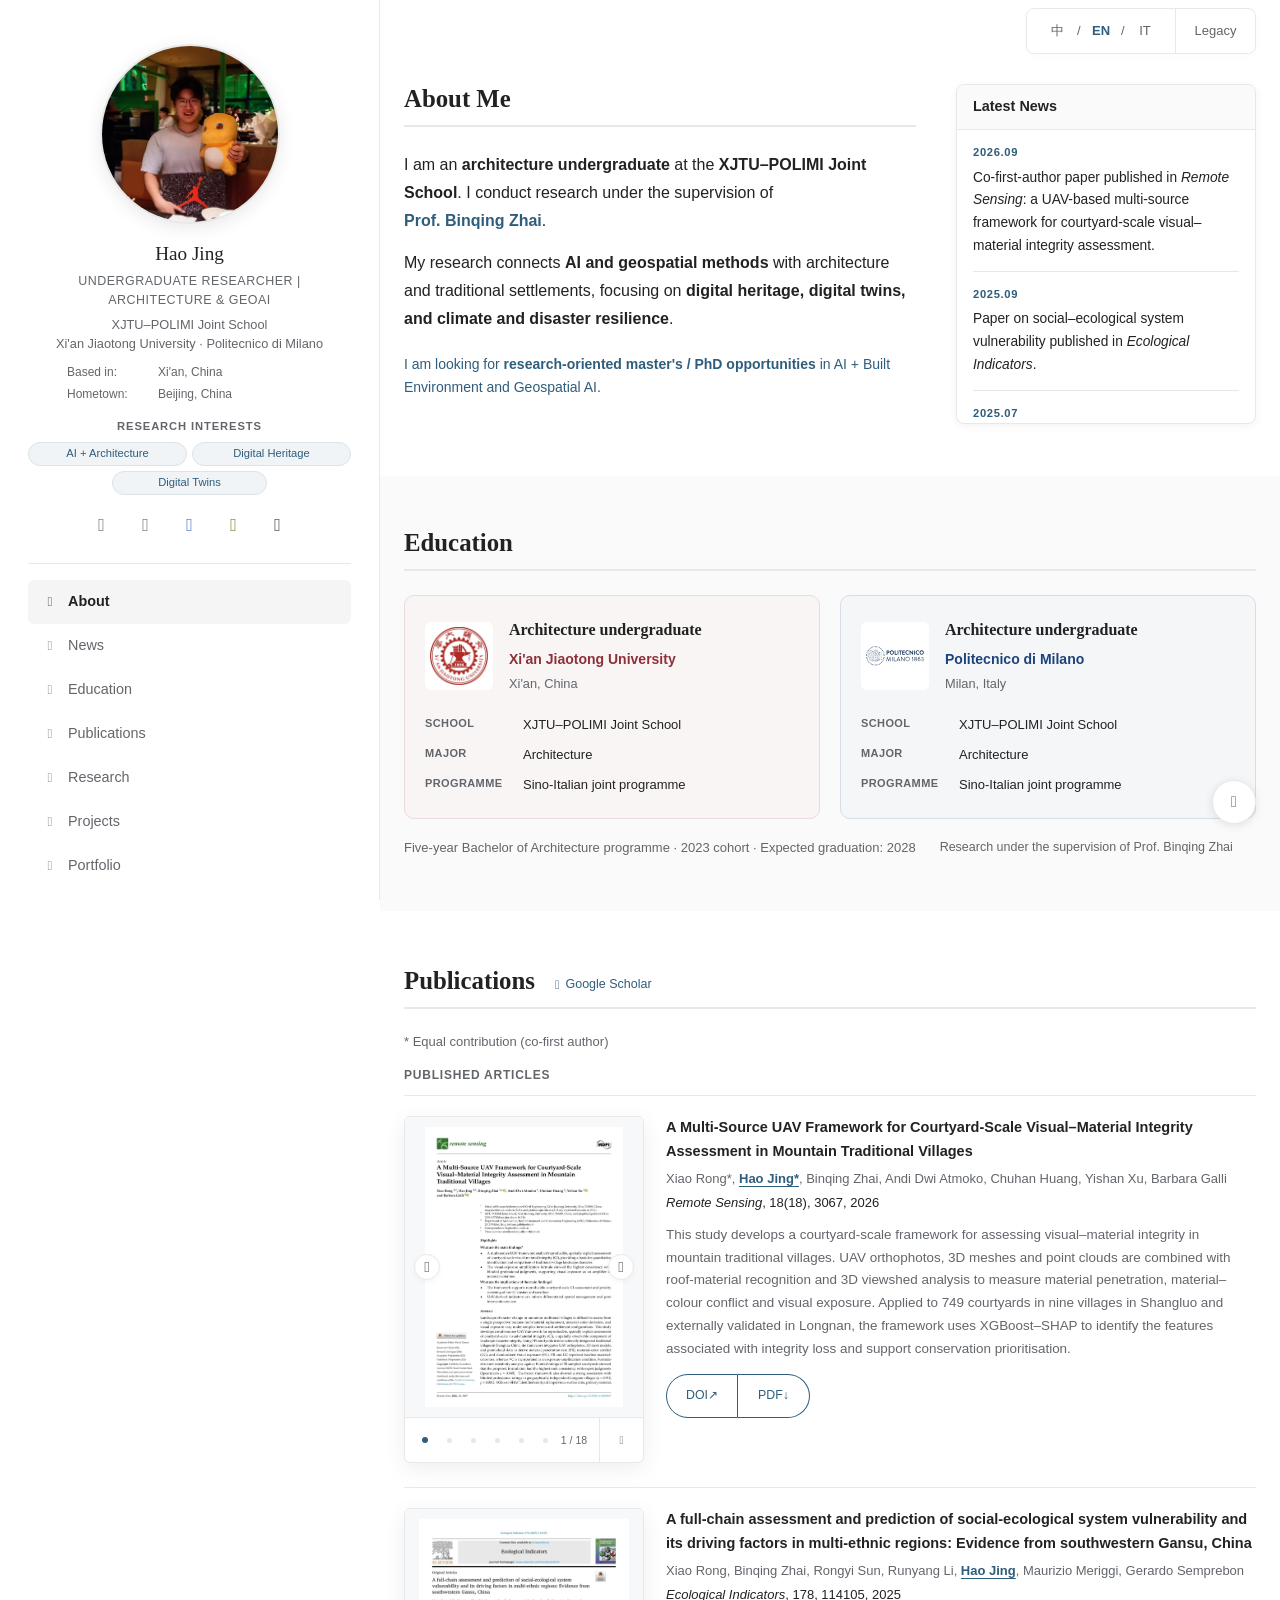
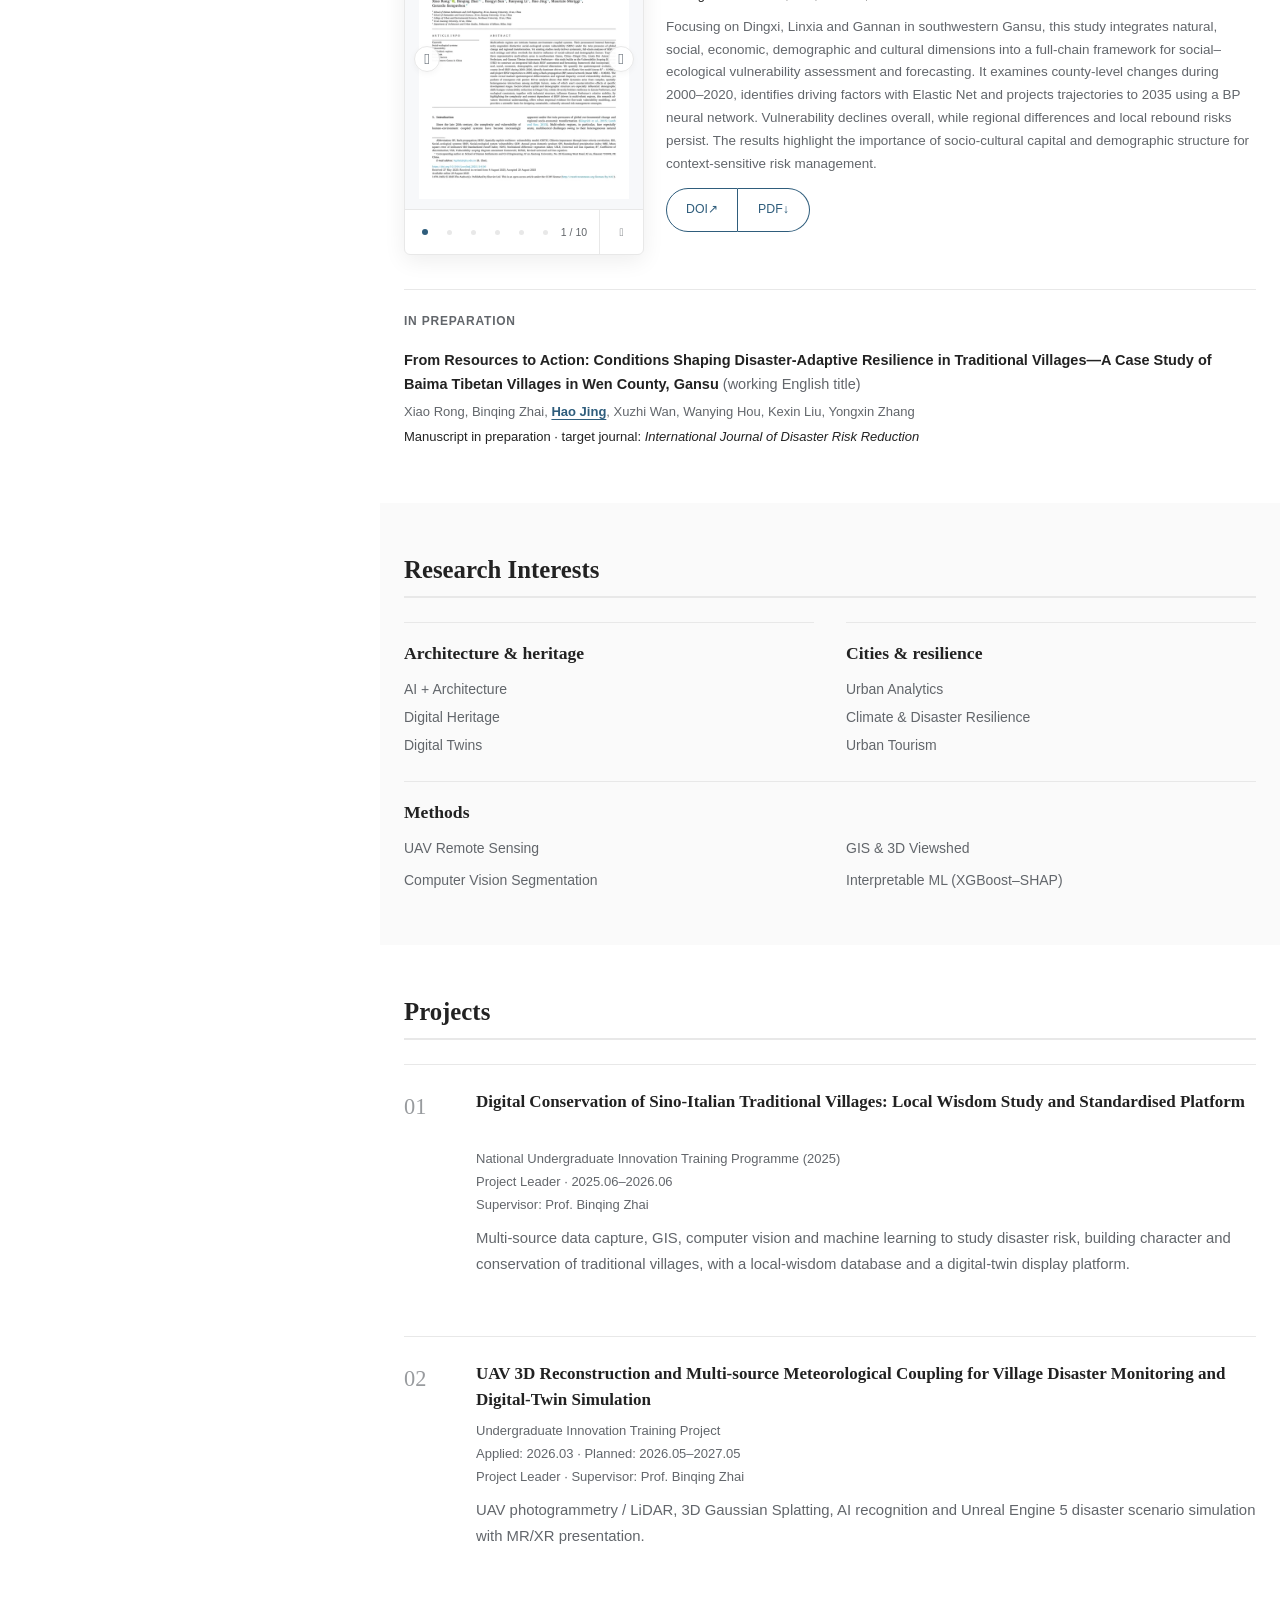
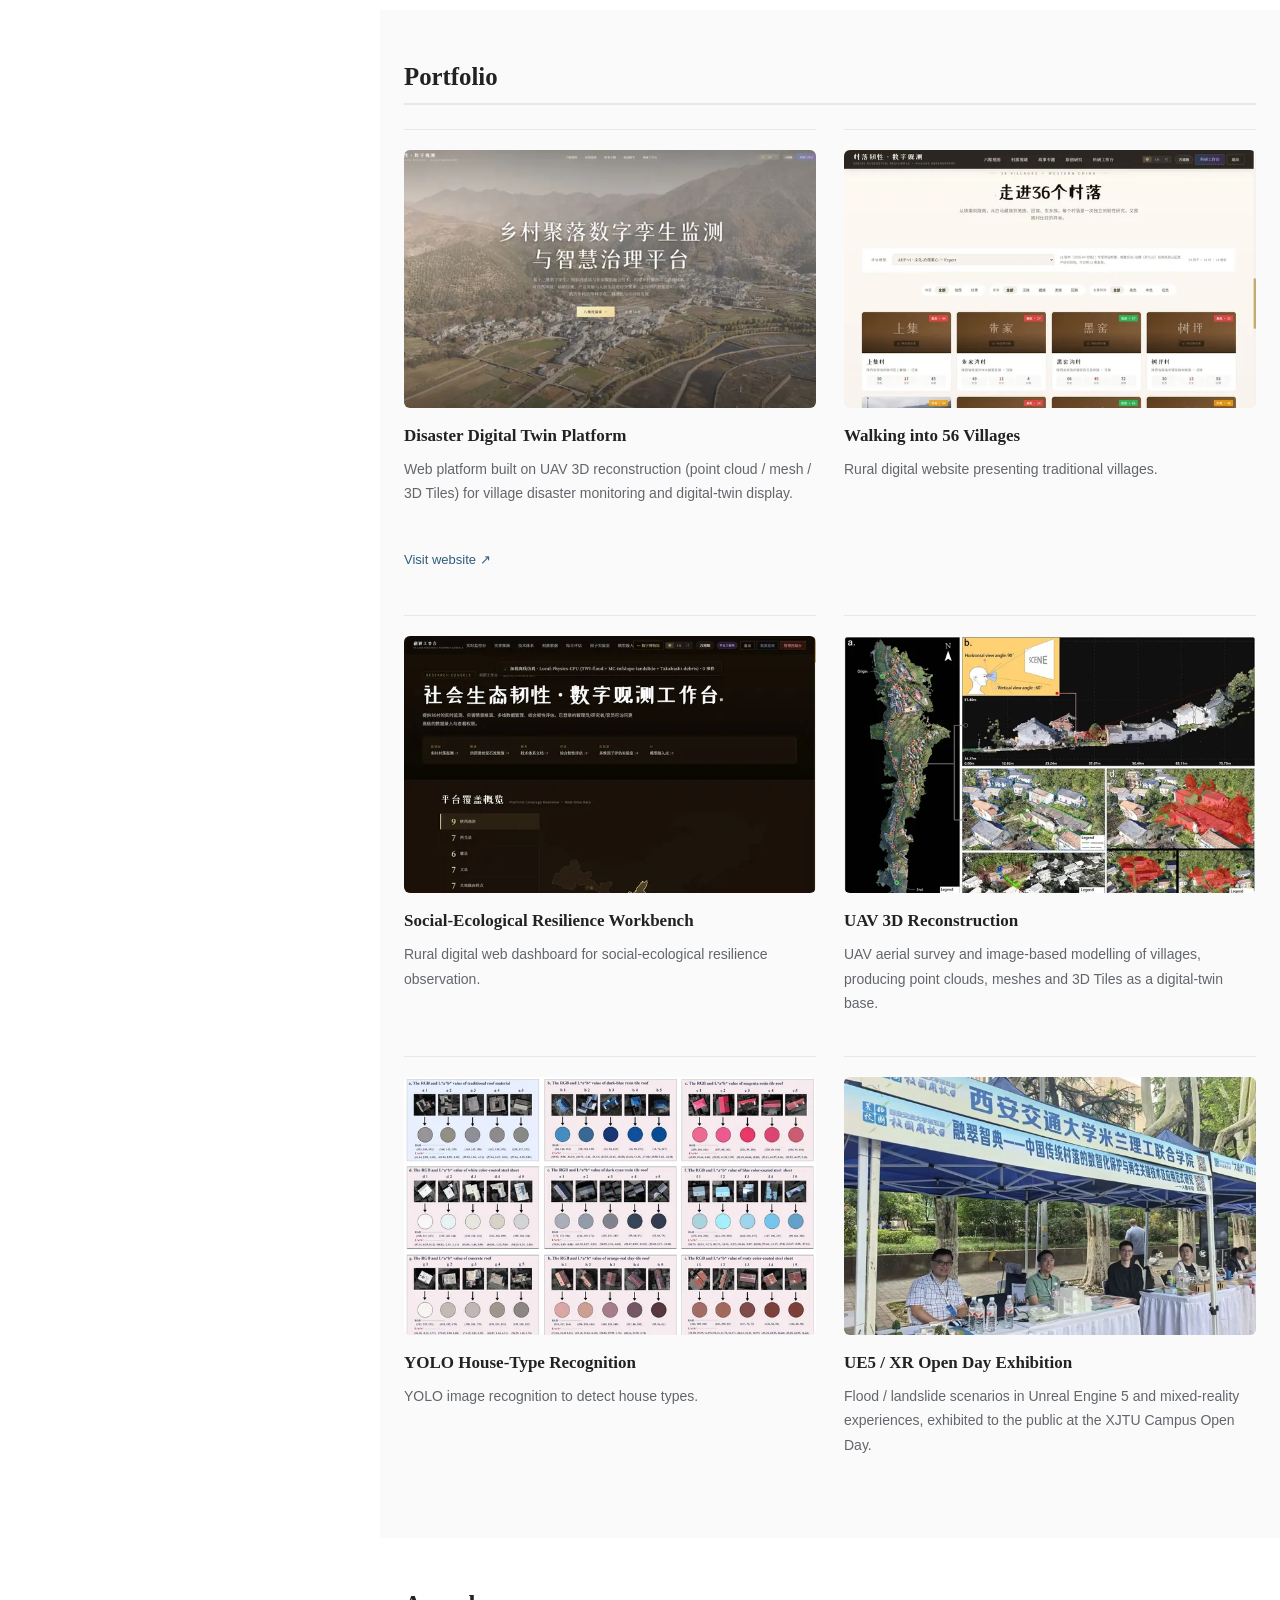
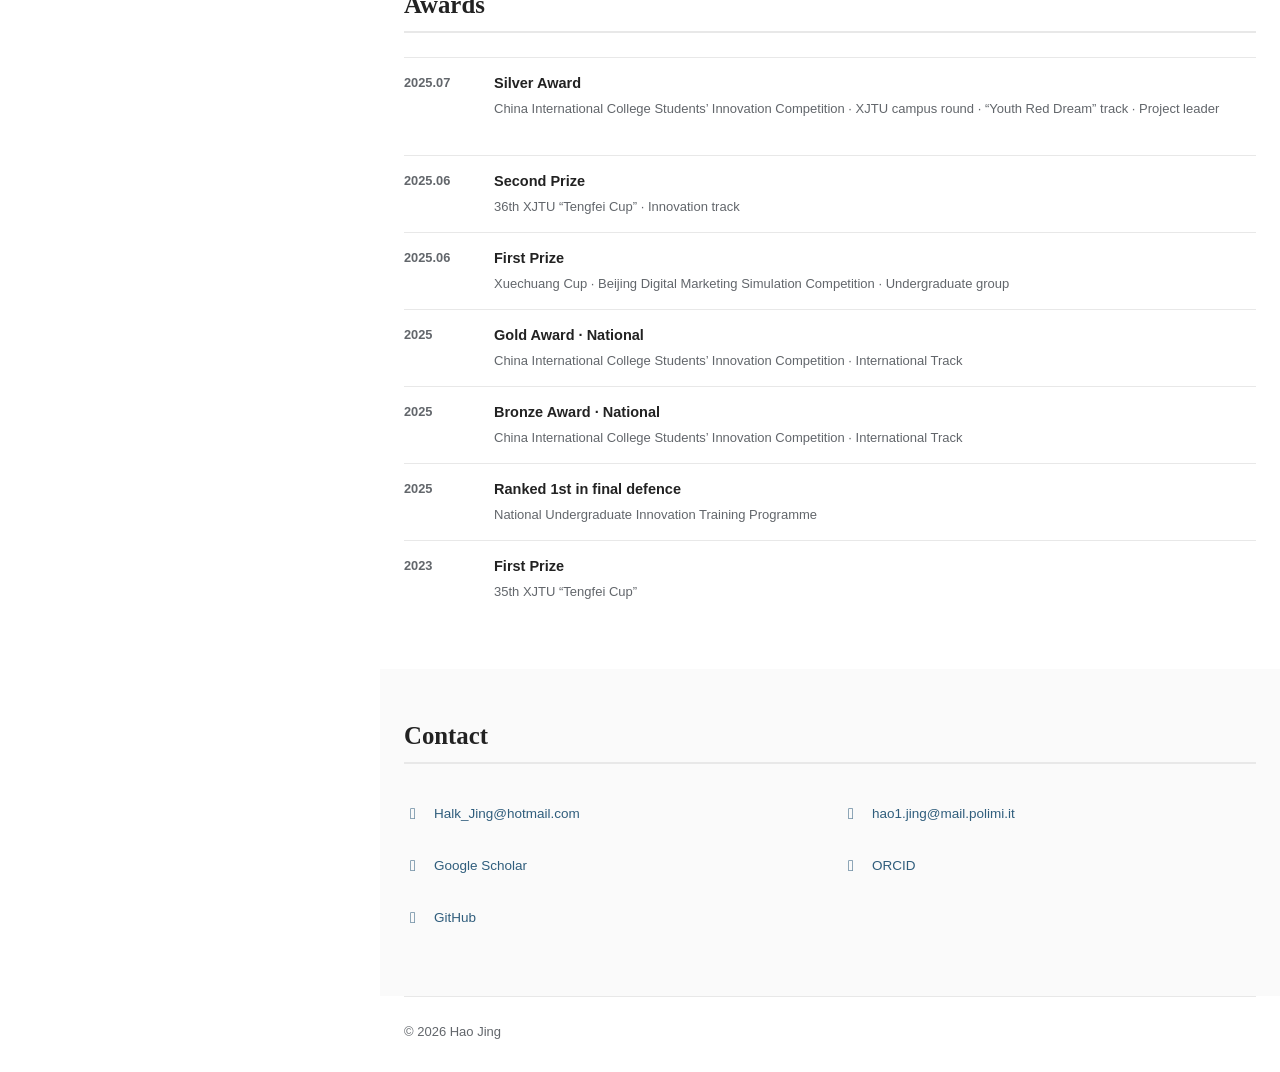
==== commit ee5619d1: "Publish the November 18 academic homepage at the repository root. Copy the new supplied archive byte" ====
--- a/index.html
+++ b/index.html
@@ -1,175 +1,156 @@
 <!DOCTYPE html>
-<html lang="en">
+
+<html data-version="new" lang="en">
 <head>
-<meta charset="utf-8">
-<meta name="viewport" content="width=device-width, initial-scale=1">
-<title>Hao Jing | AI + Architecture</title>
-<meta name="description" content="Hao Jing, an architecture undergraduate at the XJTU-POLIMI Joint School, researches AI + architecture, digital heritage, UAV remote sensing, GIS and resilience.">
-<meta name="author" content="Hao Jing / 荆昊">
-<meta name="theme-color" content="#193e50">
-<link rel="canonical" href="https://halkxjtu.github.io/">
-<meta property="og:type" content="website">
-<meta property="og:url" content="https://halkxjtu.github.io/">
-<meta property="og:site_name" content="Hao Jing / 荆昊">
-<meta property="og:title" content="Hao Jing | AI + Architecture">
-<meta property="og:description" content="Hao Jing, an architecture undergraduate at the XJTU-POLIMI Joint School, researches AI + architecture, digital heritage, UAV remote sensing, GIS and resilience.">
-<meta property="og:locale" content="en_US">
-<meta property="og:locale:alternate" content="zh_CN">
-<meta property="og:image" content="https://halkxjtu.github.io/assets/social-card.png">
-<meta property="og:image:width" content="1200">
-<meta property="og:image:height" content="630">
-<meta property="og:image:alt" content="Hao Jing / 荆昊 — AI + Architecture — XJTU-POLIMI Joint School">
-<meta name="twitter:card" content="summary_large_image">
-<meta name="twitter:title" content="Hao Jing | AI + Architecture">
-<meta name="twitter:description" content="Hao Jing, an architecture undergraduate at the XJTU-POLIMI Joint School, researches AI + architecture, digital heritage, UAV remote sensing, GIS and resilience.">
-<meta name="twitter:image" content="https://halkxjtu.github.io/assets/social-card.png">
-<meta name="twitter:image:alt" content="Hao Jing / 荆昊 — AI + Architecture — XJTU-POLIMI Joint School">
-<link rel="icon" href="assets/favicon.svg" type="image/svg+xml">
-<link rel="icon" href="assets/favicon-32.png" type="image/png" sizes="32x32">
-<link rel="apple-touch-icon" href="assets/apple-touch-icon.png">
-<link rel="stylesheet" href="styles.css?v=b8057fdaf2">
+<meta charset="utf-8"/>
+<meta content="width=device-width, initial-scale=1" name="viewport"/>
+<title>Hao Jing | Architecture &amp; GeoAI</title>
+<meta content="Hao Jing, an undergraduate researcher in Architecture and GeoAI at the XJTU–POLIMI Joint School, studies digital heritage, UAV remote sensing, GIS and resilience." name="description"/>
+<meta content="Hao Jing / 荆昊" name="author"/>
+<meta content="#2f5d7c" name="theme-color"/>
+<link href="https://halkxjtu.github.io/" rel="canonical"/>
+<meta content="website" property="og:type"/>
+<meta content="https://halkxjtu.github.io/" property="og:url"/>
+<meta content="Hao Jing / 荆昊" property="og:site_name"/>
+<meta content="Hao Jing | Architecture &amp; GeoAI" property="og:title"/>
+<meta content="Hao Jing, an undergraduate researcher in Architecture and GeoAI at the XJTU–POLIMI Joint School, studies digital heritage, UAV remote sensing, GIS and resilience." property="og:description"/>
+<meta content="en_US" property="og:locale"/>
+<meta content="zh_CN" property="og:locale:alternate"/>
+<meta content="it_IT" property="og:locale:alternate"/>
+<meta content="https://halkxjtu.github.io/assets/social-card.png" property="og:image"/>
+<meta content="1200" property="og:image:width"/>
+<meta content="630" property="og:image:height"/>
+<meta content="Hao Jing / 荆昊 — AI + Architecture — XJTU-POLIMI Joint School" property="og:image:alt"/>
+<meta content="summary_large_image" name="twitter:card"/>
+<meta content="Hao Jing | Architecture &amp; GeoAI" name="twitter:title"/>
+<meta content="Hao Jing, an undergraduate researcher in Architecture and GeoAI at the XJTU–POLIMI Joint School, studies digital heritage, UAV remote sensing, GIS and resilience." name="twitter:description"/>
+<meta content="https://halkxjtu.github.io/assets/social-card.png" name="twitter:image"/>
+<meta content="Hao Jing / 荆昊 — AI + Architecture — XJTU-POLIMI Joint School" name="twitter:image:alt"/>
+<link href="assets/favicon.svg" rel="icon" type="image/svg+xml"/>
+<link href="assets/favicon-32.png" rel="icon" sizes="32x32" type="image/png"/>
+<link href="assets/apple-touch-icon.png" rel="apple-touch-icon"/>
+<link href="styles.css?v=4d9b17f9b6" rel="stylesheet"/>
+<link href="version-switch.css?v=4fd8b96fe4" rel="stylesheet"/>
 </head>
 <body>
-<a class="skip-link" href="#main-content" data-i18n="skip">Skip to content</a>
-<header class="top-header">
-  <nav class="top-nav" aria-label="Primary navigation" data-i18n-aria-label="nav.label">
-    <a class="brand" href="#about" aria-current="location" data-i18n="nav.home">Home</a>
-    <button class="menu-btn" type="button" aria-label="Open menu" data-i18n-aria-label="menu.open" aria-controls="nav-links" aria-expanded="false"><span aria-hidden="true">☰</span></button>
-    <div class="nav-links" id="nav-links">
-      <a href="#research" data-i18n="nav.research">Research</a>
-      <a href="#publications" data-i18n="nav.pubs">Publications</a>
-      <a href="#projects" data-i18n="nav.projects">Projects</a>
-      <a href="#portfolio" data-i18n="nav.portfolio">Portfolio</a>
-      <a href="#awards" data-i18n="nav.awards">Awards</a>
-      <a href="#news" data-i18n="nav.news">News</a>
-      <a href="#contact" data-i18n="nav.contact">Contact</a>
-    </div>
-    <button class="lang-toggle" type="button" lang="en" aria-label="Switch to Chinese" data-i18n-aria-label="lang.switch"><span data-l="zh" lang="zh-CN">中</span><span class="lang-divider" aria-hidden="true">/</span><span data-l="en" lang="en">EN</span></button>
-  </nav>
-</header>
+<span class="sr-only" data-i18n="link.newTab" id="new-tab-hint">Opens in a new tab</span>
+<a class="skip-link" data-i18n="skip" href="#main-content">Skip to content</a>
+<header class="view-toolbar">
+<a class="mobile-brand" data-i18n="name" href="#about">Hao Jing</a>
+<div class="header-actions"><div aria-label="Language selection" class="lang-toggle" data-i18n-aria-label="lang.label" role="group">
+<button aria-label="切换为中文" aria-pressed="false" data-lang="zh" lang="zh-CN" type="button">中</button>
+<button aria-label="Switch to English" aria-pressed="true" data-lang="en" lang="en" type="button">EN</button>
+<button aria-label="Passa all'italiano" aria-pressed="false" data-lang="it" lang="it" type="button">IT</button>
+</div><a aria-label="Return to the legacy homepage" class="version-switch" data-i18n="version.legacy" data-i18n-aria-label="version.legacyLabel" data-version-link="legacy.html" href="legacy.html" target="_self">Legacy</a></div>
+<button aria-controls="nav-links" aria-expanded="false" aria-label="Open menu" class="menu-btn" data-i18n-aria-label="menu.open" type="button"><i aria-hidden="true" class="fa-solid icon-bars"></i></button>
+</header><div class="site-shell">
+<aside class="profile-sidebar"><div class="profile-inner">
+<figure class="portrait profile-photo">
+<picture><source sizes="(max-width: 860px) 120px, 180px" srcset="assets/profile-360.webp 360w, assets/profile-720.webp 720w" type="image/webp"/><img alt="Portrait of Hao Jing" data-i18n-alt="photo.alt" decoding="async" fetchpriority="high" height="1620" src="assets/profile.jpg" width="1080"/></picture>
+</figure>
+<h1 data-i18n="name">Hao Jing</h1>
+<p class="role" data-i18n="role"><strong>Undergraduate Researcher |<br/>Architecture &amp; GeoAI</strong></p>
+<p class="sidebar-affiliation"><span data-i18n="sidebar.school">XJTU–POLIMI Joint School</span><br/><span class="affiliation-unit"><span data-i18n="sidebar.university">Xi'an Jiaotong University</span> ·</span> <span class="affiliation-unit" data-i18n="sidebar.polimi">Politecnico di Milano</span></p>
+<div class="sidebar-locations">
+<p><strong data-i18n="sidebar.basedLabel">Based in:</strong> <span data-i18n="sidebar.based">Xi'an, China</span></p>
+<p><strong data-i18n="sidebar.hometownLabel">Hometown:</strong> <span data-i18n="sidebar.hometown">Beijing, China</span></p>
+</div><div class="profile-interests"><p class="interests-label" data-i18n="nav.research">Research Interests</p><ul class="interest-tags"><li data-i18n="r1">AI + Architecture</li><li data-i18n="r7">Digital Heritage</li><li data-i18n="r6">Digital Twins</li></ul></div>
+<ul class="side-links">
+<li><a aria-label="Primary email: Halk_Jing@hotmail.com" data-i18n-aria-label="email.primaryLabel" href="mailto:Halk_Jing@hotmail.com"><i aria-hidden="true" class="fa-regular icon-envelope"></i><span class="sr-only" data-i18n="email.primary">Email</span></a></li>
+<li><a aria-label="PoliMi email: hao1.jing@mail.polimi.it" data-i18n-aria-label="email.polimiLabel" href="mailto:hao1.jing@mail.polimi.it"><i aria-hidden="true" class="fa-solid icon-envelope"></i><span class="sr-only" data-i18n="email.polimi">PoliMi Email</span></a></li>
+<li><a aria-label="Hao Jing on Google Scholar" data-i18n-aria-label="scholar.label" href="https://scholar.google.com/citations?user=rJ9TlFcAAAAJ&amp;hl=en" rel="noopener noreferrer" target="_blank"><i aria-hidden="true" class="academic icon-scholar"></i><span class="sr-only" data-i18n="scholar">Google Scholar</span></a></li>
+<li><a aria-label="Hao Jing on ORCID (opens in a new tab)" class="orcid-link" data-i18n-aria-label="orcid.label" href="https://orcid.org/0009-0009-9396-4258" rel="noopener noreferrer" target="_blank"><i aria-hidden="true" class="fa-brands icon-orcid"></i><span class="sr-only">ORCID ↗</span></a></li>
+<li><a aria-label="Hao Jing on GitHub" data-i18n-aria-label="github.label" href="https://github.com/HalkXJTU" rel="noopener noreferrer" target="_blank"><i aria-hidden="true" class="fa-brands icon-github"></i><span class="sr-only" data-i18n="github">GitHub</span></a></li>
+<!-- CV: add the verified local PDF path before making a CV link visible. -->
+</ul>
+<nav aria-label="Primary navigation" class="sidebar-nav section-nav nav-links" data-i18n-aria-label="nav.label" id="nav-links"><a aria-current="location" href="#about"><i aria-hidden="true" class="fa-regular icon-user"></i><span data-i18n="nav.about">About</span></a><a href="#news"><i aria-hidden="true" class="fa-regular icon-news"></i><span data-i18n="nav.news">News</span></a><a href="#education"><i aria-hidden="true" class="fa-solid icon-graduation"></i><span data-i18n="education.title">Education</span></a><a href="#publications"><i aria-hidden="true" class="fa-regular icon-file"></i><span data-i18n="nav.pubs">Publications</span></a><a href="#research"><i aria-hidden="true" class="fa-solid icon-compass"></i><span data-i18n="nav.researchLink">Research</span></a><a href="#projects"><i aria-hidden="true" class="fa-solid icon-globe"></i><span data-i18n="nav.projects">Projects</span></a><a href="#portfolio"><i aria-hidden="true" class="fa-solid icon-layers"></i><span data-i18n="nav.portfolio">Portfolio</span></a><a href="#awards"><i aria-hidden="true" class="fa-solid icon-award"></i><span data-i18n="nav.awards">Awards</span></a><a href="#contact"><i aria-hidden="true" class="fa-regular icon-envelope"></i><span data-i18n="nav.contact">Contact</span></a></nav></div></aside>
+<main class="content" id="main-content" tabindex="-1">
+<section id="about"><div class="section-inner about-grid"><div class="intro-copy">
+<h2 class="section-heading" data-i18n="nav.about">About Me</h2>
+<p data-i18n="new.about.p1">I am an <strong>architecture undergraduate</strong> at the <strong>XJTU–POLIMI Joint School</strong>. I conduct research under the supervision of <strong class="person-name"><a href="https://gr.xjtu.edu.cn/bqzhai/" rel="noopener noreferrer" target="_blank">Prof. Binqing Zhai</a></strong>.</p>
+<p data-i18n="new.about.p2">My research connects <strong>AI and geospatial methods</strong> with architecture and traditional settlements, focusing on <strong>digital heritage, digital twins, and climate and disaster resilience</strong>.</p>
+<p class="note opportunity-note" data-i18n="about.p3">I am looking for <strong>research-oriented master's / PhD opportunities</strong> in AI + Built Environment and Geospatial AI.</p>
+</div><aside aria-labelledby="news-title" class="latest-news" id="news">
+<div class="news-heading"><h3 data-i18n="news.latest" id="news-title">Latest News</h3></div>
+<ul aria-labelledby="news-title" class="news" tabindex="0">
+<li><span class="date news-date">2026.09</span> <span data-i18n="n1">Co-first-author paper published in <i>Remote Sensing</i>: a UAV-based multi-source framework for courtyard-scale visual–material integrity assessment.</span></li>
+<li><span class="date news-date">2025.09</span> <span data-i18n="n2">Paper on social–ecological system vulnerability published in <i>Ecological Indicators</i>.</span></li>
+<li><span class="date news-date">2025.07</span> <span data-i18n="n3">Invited project presenter at WAIC 2025 (World Artificial Intelligence Conference), Shanghai: presented the village disaster-prevention digital twin project (UAV scanning, 3D reconstruction, UE5 simulation, XR).</span></li>
+<li><span class="date news-date">2025.07</span> <span data-i18n="n6">Silver Award, "Youth Red Dream" track, XJTU round of the China International College Students' Innovation Competition.</span></li>
+<li><span class="date news-date">2025.06</span> <span data-i18n="n7">Second Prize, 36th XJTU "Tengfei Cup"; First Prize, Xuechuang Cup Beijing Digital Marketing Simulation Competition.</span></li>
+<li><span class="date news-date">2025</span> <span data-i18n="n5">Exhibited village digital twin, disaster simulation and XR work at the XJTU Campus Open Day.</span></li>
+</ul>
+</aside></div></section><section class="section-alt" id="education"><div class="section-inner"><h2 class="section-heading" data-i18n="education.title">Education</h2><div class="edu-list"><article class="edu-card edu-card--xjtu"><div class="edu-top"><div class="edu-logo-wrap"><img alt="" class="edu-logo" decoding="async" height="239" loading="lazy" src="assets/institutions/xjtu.webp" width="240"/></div><div class="edu-heading"><h3 data-i18n="education.degree">Architecture undergraduate</h3><p class="edu-university" data-i18n="sidebar.university">Xi'an Jiaotong University</p><p class="edu-city" data-i18n="education.city.xjtu">Xi'an, China</p></div></div><dl class="edu-meta"><dt data-i18n="education.schoolLabel">SCHOOL</dt><dd data-i18n="sidebar.school">XJTU–POLIMI Joint School</dd><dt data-i18n="education.majorLabel">MAJOR</dt><dd data-i18n="education.major">Architecture</dd><dt data-i18n="education.programmeLabel">PROGRAMME</dt><dd data-i18n="education.joint">Sino-Italian joint programme</dd></dl></article><article class="edu-card edu-card--polimi"><div class="edu-top"><div class="edu-logo-wrap"><img alt="" class="edu-logo" decoding="async" height="43" loading="lazy" src="assets/institutions/polimi.svg" width="131"/></div><div class="edu-heading"><h3 data-i18n="education.degree">Architecture undergraduate</h3><p class="edu-university" data-i18n="sidebar.polimi">Politecnico di Milano</p><p class="edu-city" data-i18n="education.city.polimi">Milan, Italy</p></div></div><dl class="edu-meta"><dt data-i18n="education.schoolLabel">SCHOOL</dt><dd data-i18n="sidebar.school">XJTU–POLIMI Joint School</dd><dt data-i18n="education.majorLabel">MAJOR</dt><dd data-i18n="education.major">Architecture</dd><dt data-i18n="education.programmeLabel">PROGRAMME</dt><dd data-i18n="education.joint">Sino-Italian joint programme</dd></dl></article></div><div class="education-footnote"><p class="education-note" data-i18n="about.education">Five-year Bachelor of Architecture programme · 2023 cohort · Expected graduation: 2028</p><p data-i18n="supv">Research under the supervision of Prof. Binqing Zhai</p></div></div></section><section id="publications"><div class="section-inner">
+<div class="publication-heading-row"><h2 class="section-heading publications-heading" data-i18n="nav.pubs">Publications</h2><a class="publication-scholar" href="https://scholar.google.com/citations?user=rJ9TlFcAAAAJ&amp;hl=en" rel="noopener noreferrer" target="_blank"><i aria-hidden="true" class="academic icon-scholar"></i> <span data-i18n="scholar">Google Scholar</span></a></div>
+<p class="muted small" data-i18n="pubs.note">* Equal contribution (co-first author)</p>
+<h3 class="pub-category" data-i18n="pubs.published">Published articles</h3><ol class="pubs" role="list">
+<li class="pub-card"><div aria-labelledby="publication-1" class="pub-carousel" role="group"><div class="pub-slides"><figure class="pub-slide" data-slide="0"><a class="pub-image-link" href="assets/publications/rs-2026/cover.webp" rel="noopener noreferrer" target="_blank"><img alt="Paper front page" data-i18n-alt="gallery.rs-2026.0" decoding="async" height="680" loading="lazy" src="assets/publications/rs-2026/cover-thumb.webp" width="481"/></a><figcaption class="sr-only" data-i18n="gallery.rs-2026.0">Paper front page</figcaption></figure><figure class="pub-slide" data-slide="1" hidden=""><a class="pub-image-link" href="assets/publications/rs-2026/figure-01.webp" rel="noopener noreferrer" target="_blank"><img alt="Figure 1 · Study area and traditional villages" data-i18n-alt="gallery.rs-2026.1" decoding="async" height="340" loading="lazy" src="assets/publications/rs-2026/figure-01-thumb.webp" width="540"/></a><figcaption class="sr-only" data-i18n="gallery.rs-2026.1">Figure 1 · Study area and traditional villages</figcaption></figure><figure class="pub-slide" data-slide="2" hidden=""><a class="pub-image-link" href="assets/publications/rs-2026/figure-02.webp" rel="noopener noreferrer" target="_blank"><img alt="Figure 2 · Research framework and workflow" data-i18n-alt="gallery.rs-2026.2" decoding="async" height="395" loading="lazy" src="assets/publications/rs-2026/figure-02-thumb.webp" width="540"/></a><figcaption class="sr-only" data-i18n="gallery.rs-2026.2">Figure 2 · Research framework and workflow</figcaption></figure><figure class="pub-slide" data-slide="3" hidden=""><a class="pub-image-link" href="assets/publications/rs-2026/figure-03.webp" rel="noopener noreferrer" target="_blank"><img alt="Figure 3 · Two-stage roof-material recognition" data-i18n-alt="gallery.rs-2026.3" decoding="async" height="303" loading="lazy" src="assets/publications/rs-2026/figure-03-thumb.webp" width="540"/></a><figcaption class="sr-only" data-i18n="gallery.rs-2026.3">Figure 3 · Two-stage roof-material recognition</figcaption></figure><figure class="pub-slide" data-slide="4" hidden=""><a class="pub-image-link" href="assets/publications/rs-2026/figure-04.webp" rel="noopener noreferrer" target="_blank"><img alt="Figure 4 · Traditional and modern roof materials" data-i18n-alt="gallery.rs-2026.4" decoding="async" height="445" loading="lazy" src="assets/publications/rs-2026/figure-04-thumb.webp" width="540"/></a><figcaption class="sr-only" data-i18n="gallery.rs-2026.4">Figure 4 · Traditional and modern roof materials</figcaption></figure><figure class="pub-slide" data-slide="5" hidden=""><a class="pub-image-link" href="assets/publications/rs-2026/figure-05.webp" rel="noopener noreferrer" target="_blank"><img alt="Figure 5 · Roof-material colour analysis" data-i18n-alt="gallery.rs-2026.5" decoding="async" height="450" loading="lazy" src="assets/publications/rs-2026/figure-05-thumb.webp" width="540"/></a><figcaption class="sr-only" data-i18n="gallery.rs-2026.5">Figure 5 · Roof-material colour analysis</figcaption></figure><figure class="pub-slide" data-slide="6" hidden=""><a class="pub-image-link" href="assets/publications/rs-2026/figure-06.webp" rel="noopener noreferrer" target="_blank"><img alt="Figure 6 · Traditional building forms and typologies" data-i18n-alt="gallery.rs-2026.6" decoding="async" height="267" loading="lazy" src="assets/publications/rs-2026/figure-06-thumb.webp" width="540"/></a><figcaption class="sr-only" data-i18n="gallery.rs-2026.6">Figure 6 · Traditional building forms and typologies</figcaption></figure><figure class="pub-slide" data-slide="7" hidden=""><a class="pub-image-link" href="assets/publications/rs-2026/figure-07.webp" rel="noopener noreferrer" target="_blank"><img alt="Figure 7 · Observation points and 3D viewsheds" data-i18n-alt="gallery.rs-2026.7" decoding="async" height="358" loading="lazy" src="assets/publications/rs-2026/figure-07-thumb.webp" width="540"/></a><figcaption class="sr-only" data-i18n="gallery.rs-2026.7">Figure 7 · Observation points and 3D viewsheds</figcaption></figure><figure class="pub-slide" data-slide="8" hidden=""><a class="pub-image-link" href="assets/publications/rs-2026/figure-08.webp" rel="noopener noreferrer" target="_blank"><img alt="Figure 8 · Integrity-index aggregation and sensitivity" data-i18n-alt="gallery.rs-2026.8" decoding="async" height="406" loading="lazy" src="assets/publications/rs-2026/figure-08-thumb.webp" width="540"/></a><figcaption class="sr-only" data-i18n="gallery.rs-2026.8">Figure 8 · Integrity-index aggregation and sensitivity</figcaption></figure><figure class="pub-slide" data-slide="9" hidden=""><a class="pub-image-link" href="assets/publications/rs-2026/figure-09.webp" rel="noopener noreferrer" target="_blank"><img alt="Figure 9 · Recognition performance and mapping results" data-i18n-alt="gallery.rs-2026.9" decoding="async" height="314" loading="lazy" src="assets/publications/rs-2026/figure-09-thumb.webp" width="540"/></a><figcaption class="sr-only" data-i18n="gallery.rs-2026.9">Figure 9 · Recognition performance and mapping results</figcaption></figure><figure class="pub-slide" data-slide="10" hidden=""><a class="pub-image-link" href="assets/publications/rs-2026/figure-10.webp" rel="noopener noreferrer" target="_blank"><img alt="Figure 10 · Material penetration across courtyards" data-i18n-alt="gallery.rs-2026.10" decoding="async" height="680" loading="lazy" src="assets/publications/rs-2026/figure-10-thumb.webp" width="521"/></a><figcaption class="sr-only" data-i18n="gallery.rs-2026.10">Figure 10 · Material penetration across courtyards</figcaption></figure><figure class="pub-slide" data-slide="11" hidden=""><a class="pub-image-link" href="assets/publications/rs-2026/figure-11.webp" rel="noopener noreferrer" target="_blank"><img alt="Figure 11 · Material–colour conflict across courtyards" data-i18n-alt="gallery.rs-2026.11" decoding="async" height="680" loading="lazy" src="assets/publications/rs-2026/figure-11-thumb.webp" width="521"/></a><figcaption class="sr-only" data-i18n="gallery.rs-2026.11">Figure 11 · Material–colour conflict across courtyards</figcaption></figure><figure class="pub-slide" data-slide="12" hidden=""><a class="pub-image-link" href="assets/publications/rs-2026/figure-12.webp" rel="noopener noreferrer" target="_blank"><img alt="Figure 12 · Visual exposure across courtyards" data-i18n-alt="gallery.rs-2026.12" decoding="async" height="680" loading="lazy" src="assets/publications/rs-2026/figure-12-thumb.webp" width="522"/></a><figcaption class="sr-only" data-i18n="gallery.rs-2026.12">Figure 12 · Visual exposure across courtyards</figcaption></figure><figure class="pub-slide" data-slide="13" hidden=""><a class="pub-image-link" href="assets/publications/rs-2026/figure-13.webp" rel="noopener noreferrer" target="_blank"><img alt="Figure 13 · Courtyard-scale integrity assessment" data-i18n-alt="gallery.rs-2026.13" decoding="async" height="680" loading="lazy" src="assets/publications/rs-2026/figure-13-thumb.webp" width="521"/></a><figcaption class="sr-only" data-i18n="gallery.rs-2026.13">Figure 13 · Courtyard-scale integrity assessment</figcaption></figure><figure class="pub-slide" data-slide="14" hidden=""><a class="pub-image-link" href="assets/publications/rs-2026/figure-14.webp" rel="noopener noreferrer" target="_blank"><img alt="Figure 14 · Correlation and multicollinearity diagnostics" data-i18n-alt="gallery.rs-2026.14" decoding="async" height="220" loading="lazy" src="assets/publications/rs-2026/figure-14-thumb.webp" width="540"/></a><figcaption class="sr-only" data-i18n="gallery.rs-2026.14">Figure 14 · Correlation and multicollinearity diagnostics</figcaption></figure><figure class="pub-slide" data-slide="15" hidden=""><a class="pub-image-link" href="assets/publications/rs-2026/figure-15.webp" rel="noopener noreferrer" target="_blank"><img alt="Figure 15 · XGBoost performance and SHAP explanations" data-i18n-alt="gallery.rs-2026.15" decoding="async" height="632" loading="lazy" src="assets/publications/rs-2026/figure-15-thumb.webp" width="540"/></a><figcaption class="sr-only" data-i18n="gallery.rs-2026.15">Figure 15 · XGBoost performance and SHAP explanations</figcaption></figure><figure class="pub-slide" data-slide="16" hidden=""><a class="pub-image-link" href="assets/publications/rs-2026/figure-16.webp" rel="noopener noreferrer" target="_blank"><img alt="Figure 16 · Contextual predictors and model performance" data-i18n-alt="gallery.rs-2026.16" decoding="async" height="319" loading="lazy" src="assets/publications/rs-2026/figure-16-thumb.webp" width="540"/></a><figcaption class="sr-only" data-i18n="gallery.rs-2026.16">Figure 16 · Contextual predictors and model performance</figcaption></figure><figure class="pub-slide" data-slide="17" hidden=""><a class="pub-image-link" href="assets/publications/rs-2026/figure-17.webp" rel="noopener noreferrer" target="_blank"><img alt="Figure 17 · SHAP interactions between leading predictors" data-i18n-alt="gallery.rs-2026.17" decoding="async" height="241" loading="lazy" src="assets/publications/rs-2026/figure-17-thumb.webp" width="540"/></a><figcaption class="sr-only" data-i18n="gallery.rs-2026.17">Figure 17 · SHAP interactions between leading predictors</figcaption></figure><button aria-label="Previous image" class="carousel-arrow carousel-prev" data-i18n-aria-label="gallery.previous" type="button"><i aria-hidden="true" class="fa-solid icon-left"></i></button><button aria-label="Next image" class="carousel-arrow carousel-next" data-i18n-aria-label="gallery.next" type="button"><i aria-hidden="true" class="fa-solid icon-right"></i></button></div><div class="carousel-controls"><div aria-label="Choose an image" class="carousel-dots" data-i18n-aria-label="gallery.images" role="group"><button aria-label="Paper front page" aria-pressed="true" class="carousel-dot" data-i18n-aria-label="gallery.rs-2026.0" data-slide-to="0" tabindex="0" type="button"><span aria-hidden="true"></span></button><button aria-label="Figure 1 · Study area and traditional villages" aria-pressed="false" class="carousel-dot" data-i18n-aria-label="gallery.rs-2026.1" data-slide-to="1" tabindex="-1" type="button"><span aria-hidden="true"></span></button><button aria-label="Figure 2 · Research framework and workflow" aria-pressed="false" class="carousel-dot" data-i18n-aria-label="gallery.rs-2026.2" data-slide-to="2" tabindex="-1" type="button"><span aria-hidden="true"></span></button><button aria-label="Figure 3 · Two-stage roof-material recognition" aria-pressed="false" class="carousel-dot" data-i18n-aria-label="gallery.rs-2026.3" data-slide-to="3" tabindex="-1" type="button"><span aria-hidden="true"></span></button><button aria-label="Figure 4 · Traditional and modern roof materials" aria-pressed="false" class="carousel-dot" data-i18n-aria-label="gallery.rs-2026.4" data-slide-to="4" tabindex="-1" type="button"><span aria-hidden="true"></span></button><button aria-label="Figure 5 · Roof-material colour analysis" aria-pressed="false" class="carousel-dot" data-i18n-aria-label="gallery.rs-2026.5" data-slide-to="5" tabindex="-1" type="button"><span aria-hidden="true"></span></button><button aria-label="Figure 6 · Traditional building forms and typologies" aria-pressed="false" class="carousel-dot" data-i18n-aria-label="gallery.rs-2026.6" data-slide-to="6" tabindex="-1" type="button"><span aria-hidden="true"></span></button><button aria-label="Figure 7 · Observation points and 3D viewsheds" aria-pressed="false" class="carousel-dot" data-i18n-aria-label="gallery.rs-2026.7" data-slide-to="7" tabindex="-1" type="button"><span aria-hidden="true"></span></button><button aria-label="Figure 8 · Integrity-index aggregation and sensitivity" aria-pressed="false" class="carousel-dot" data-i18n-aria-label="gallery.rs-2026.8" data-slide-to="8" tabindex="-1" type="button"><span aria-hidden="true"></span></button><button aria-label="Figure 9 · Recognition performance and mapping results" aria-pressed="false" class="carousel-dot" data-i18n-aria-label="gallery.rs-2026.9" data-slide-to="9" tabindex="-1" type="button"><span aria-hidden="true"></span></button><button aria-label="Figure 10 · Material penetration across courtyards" aria-pressed="false" class="carousel-dot" data-i18n-aria-label="gallery.rs-2026.10" data-slide-to="10" tabindex="-1" type="button"><span aria-hidden="true"></span></button><button aria-label="Figure 11 · Material–colour conflict across courtyards" aria-pressed="false" class="carousel-dot" data-i18n-aria-label="gallery.rs-2026.11" data-slide-to="11" tabindex="-1" type="button"><span aria-hidden="true"></span></button><button aria-label="Figure 12 · Visual exposure across courtyards" aria-pressed="false" class="carousel-dot" data-i18n-aria-label="gallery.rs-2026.12" data-slide-to="12" tabindex="-1" type="button"><span aria-hidden="true"></span></button><button aria-label="Figure 13 · Courtyard-scale integrity assessment" aria-pressed="false" class="carousel-dot" data-i18n-aria-label="gallery.rs-2026.13" data-slide-to="13" tabindex="-1" type="button"><span aria-hidden="true"></span></button><button aria-label="Figure 14 · Correlation and multicollinearity diagnostics" aria-pressed="false" class="carousel-dot" data-i18n-aria-label="gallery.rs-2026.14" data-slide-to="14" tabindex="-1" type="button"><span aria-hidden="true"></span></button><button aria-label="Figure 15 · XGBoost performance and SHAP explanations" aria-pressed="false" class="carousel-dot" data-i18n-aria-label="gallery.rs-2026.15" data-slide-to="15" tabindex="-1" type="button"><span aria-hidden="true"></span></button><button aria-label="Figure 16 · Contextual predictors and model performance" aria-pressed="false" class="carousel-dot" data-i18n-aria-label="gallery.rs-2026.16" data-slide-to="16" tabindex="-1" type="button"><span aria-hidden="true"></span></button><button aria-label="Figure 17 · SHAP interactions between leading predictors" aria-pressed="false" class="carousel-dot" data-i18n-aria-label="gallery.rs-2026.17" data-slide-to="17" tabindex="-1" type="button"><span aria-hidden="true"></span></button></div><span aria-hidden="true" class="carousel-count">1 / 18</span><button aria-label="Pause slideshow" aria-pressed="false" class="carousel-play" data-i18n-aria-label="gallery.pause" type="button"><i aria-hidden="true" class="fa-solid icon-pause"></i></button></div><p aria-atomic="true" aria-live="polite" class="sr-only carousel-status"></p></div><div class="pub-body">
+<h3 class="pub-title" id="publication-1" lang="en"><a href="https://doi.org/10.3390/rs18183067" rel="noopener noreferrer" target="_blank">A Multi-Source UAV Framework for Courtyard-Scale Visual–Material Integrity Assessment in Mountain Traditional Villages</a></h3>
+<div class="pub-authors" lang="en">Xiao Rong*, <a class="author-profile" href="https://orcid.org/0009-0009-9396-4258" rel="noopener noreferrer" target="_blank"><strong>Hao Jing*</strong></a>, Binqing Zhai, Andi Dwi Atmoko, Chuhan Huang, Yishan Xu, Barbara Galli</div>
+<div class="pub-venue" lang="en"><i>Remote Sensing</i>, 18(18), 3067, 2026</div>
 
-<div class="site-shell">
-  <aside class="profile-sidebar">
-    <figure class="portrait profile-photo">
-      <picture><source type="image/webp" srcset="assets/profile-360.webp 360w, assets/profile-720.webp 720w" sizes="(max-width: 900px) 156px, 188px"><img src="assets/profile.jpg" width="1080" height="1620" alt="Portrait of Hao Jing" data-i18n-alt="photo.alt" decoding="async" fetchpriority="high"></picture>
-    </figure>
-    <h1><span data-i18n="name">Hao Jing</span> <small data-i18n="altname">荆昊</small></h1>
-    <p class="role" data-i18n="role">Architecture Undergraduate</p>
-    <p class="sidebar-affiliation"><span data-i18n="sidebar.school">XJTU-POLIMI Joint School</span><br><span data-i18n="sidebar.university">Xi'an Jiaotong University</span></p>
-    <!-- Location: display only after Hao Jing confirms the location to publish. -->
-    <ul class="side-links">
-      <li><a href="mailto:Halk_Jing@hotmail.com" aria-label="Primary email: Halk_Jing@hotmail.com" data-i18n-aria-label="email.primaryLabel" data-i18n="email.primary">Email</a></li>
-      <li><a href="mailto:hao1.jing@mail.polimi.it" aria-label="PoliMi email: hao1.jing@mail.polimi.it" data-i18n-aria-label="email.polimiLabel" data-i18n="email.polimi">PoliMi Email</a></li>
-      <li><a class="orcid-link" href="https://orcid.org/0009-0009-9396-4258" target="_blank" rel="noopener noreferrer" aria-label="Hao Jing on ORCID (opens in a new tab)" data-i18n-aria-label="orcid.label">ORCID <span aria-hidden="true">↗</span></a></li>
-      <!-- CV: add the verified local PDF path before making a CV link visible. -->
-      <!-- Google Scholar: add Hao Jing's own verified profile URL before displaying a link. -->
-    </ul>
-  </aside>
+<p class="pub-abstract" data-i18n="p1.abstract">This study develops a courtyard-scale framework for assessing visual–material integrity in mountain traditional villages. UAV orthophotos, 3D meshes and point clouds are combined with roof-material recognition and 3D viewshed analysis to measure material penetration, material–colour conflict and visual exposure. Applied to 749 courtyards in nine villages in Shangluo and externally validated in Longnan, the framework uses XGBoost–SHAP to identify the features associated with integrity loss and support conservation prioritisation.</p><div class="pub-actions"><a aria-label="DOI: A Multi-Source UAV Framework" class="resource-link" data-i18n-aria-label="p1.doi" href="https://doi.org/10.3390/rs18183067" rel="noopener noreferrer" target="_blank">DOI <span aria-hidden="true">↗</span></a><a aria-label="PDF: A Multi-Source UAV Framework" class="resource-link" data-i18n-aria-label="p1.pdf" href="https://www.mdpi.com/2072-4292/18/18/3067/pdf" rel="noopener noreferrer" target="_blank">PDF <span aria-hidden="true">↓</span></a></div>
+</div></li>
+<li class="pub-card"><div aria-labelledby="publication-2" class="pub-carousel" role="group"><div class="pub-slides"><figure class="pub-slide" data-slide="0"><a class="pub-image-link" href="assets/publications/ecolind-2025/cover.webp" rel="noopener noreferrer" target="_blank"><img alt="Paper front page" data-i18n-alt="gallery.ecolind-2025.0" decoding="async" height="680" loading="lazy" src="assets/publications/ecolind-2025/cover-thumb.webp" width="510"/></a><figcaption class="sr-only" data-i18n="gallery.ecolind-2025.0">Paper front page</figcaption></figure><figure class="pub-slide" data-slide="1" hidden=""><a class="pub-image-link" href="assets/publications/ecolind-2025/figure-01.webp" rel="noopener noreferrer" target="_blank"><img alt="Figure 1 · Study area and ethnic diversity" data-i18n-alt="gallery.ecolind-2025.1" decoding="async" height="392" loading="lazy" src="assets/publications/ecolind-2025/figure-01-thumb.webp" width="540"/></a><figcaption class="sr-only" data-i18n="gallery.ecolind-2025.1">Figure 1 · Study area and ethnic diversity</figcaption></figure><figure class="pub-slide" data-slide="2" hidden=""><a class="pub-image-link" href="assets/publications/ecolind-2025/figure-02.webp" rel="noopener noreferrer" target="_blank"><img alt="Figure 2 · Research framework and workflow" data-i18n-alt="gallery.ecolind-2025.2" decoding="async" height="600" loading="lazy" src="assets/publications/ecolind-2025/figure-02-thumb.webp" width="540"/></a><figcaption class="sr-only" data-i18n="gallery.ecolind-2025.2">Figure 2 · Research framework and workflow</figcaption></figure><figure class="pub-slide" data-slide="3" hidden=""><a class="pub-image-link" href="assets/publications/ecolind-2025/figure-03.webp" rel="noopener noreferrer" target="_blank"><img alt="Figure 3 · Exposure patterns, 2000–2020" data-i18n-alt="gallery.ecolind-2025.3" decoding="async" height="303" loading="lazy" src="assets/publications/ecolind-2025/figure-03-thumb.webp" width="540"/></a><figcaption class="sr-only" data-i18n="gallery.ecolind-2025.3">Figure 3 · Exposure patterns, 2000–2020</figcaption></figure><figure class="pub-slide" data-slide="4" hidden=""><a class="pub-image-link" href="assets/publications/ecolind-2025/figure-04.webp" rel="noopener noreferrer" target="_blank"><img alt="Figure 4 · Vulnerability, sensitivity and adaptive capacity" data-i18n-alt="gallery.ecolind-2025.4" decoding="async" height="626" loading="lazy" src="assets/publications/ecolind-2025/figure-04-thumb.webp" width="540"/></a><figcaption class="sr-only" data-i18n="gallery.ecolind-2025.4">Figure 4 · Vulnerability, sensitivity and adaptive capacity</figcaption></figure><figure class="pub-slide" data-slide="5" hidden=""><a class="pub-image-link" href="assets/publications/ecolind-2025/figure-05.webp" rel="noopener noreferrer" target="_blank"><img alt="Figure 5 · Changes in vulnerability levels" data-i18n-alt="gallery.ecolind-2025.5" decoding="async" height="222" loading="lazy" src="assets/publications/ecolind-2025/figure-05-thumb.webp" width="540"/></a><figcaption class="sr-only" data-i18n="gallery.ecolind-2025.5">Figure 5 · Changes in vulnerability levels</figcaption></figure><figure class="pub-slide" data-slide="6" hidden=""><a class="pub-image-link" href="assets/publications/ecolind-2025/figure-06.webp" rel="noopener noreferrer" target="_blank"><img alt="Figure 6 · Contributions of the driving factors" data-i18n-alt="gallery.ecolind-2025.6" decoding="async" height="680" loading="lazy" src="assets/publications/ecolind-2025/figure-06-thumb.webp" width="448"/></a><figcaption class="sr-only" data-i18n="gallery.ecolind-2025.6">Figure 6 · Contributions of the driving factors</figcaption></figure><figure class="pub-slide" data-slide="7" hidden=""><a class="pub-image-link" href="assets/publications/ecolind-2025/figure-07.webp" rel="noopener noreferrer" target="_blank"><img alt="Figure 7 · Projected vulnerability components, 2025–2035" data-i18n-alt="gallery.ecolind-2025.7" decoding="async" height="270" loading="lazy" src="assets/publications/ecolind-2025/figure-07-thumb.webp" width="540"/></a><figcaption class="sr-only" data-i18n="gallery.ecolind-2025.7">Figure 7 · Projected vulnerability components, 2025–2035</figcaption></figure><figure class="pub-slide" data-slide="8" hidden=""><a class="pub-image-link" href="assets/publications/ecolind-2025/figure-08.webp" rel="noopener noreferrer" target="_blank"><img alt="Figure 8 · Vulnerability projections and trajectories" data-i18n-alt="gallery.ecolind-2025.8" decoding="async" height="449" loading="lazy" src="assets/publications/ecolind-2025/figure-08-thumb.webp" width="540"/></a><figcaption class="sr-only" data-i18n="gallery.ecolind-2025.8">Figure 8 · Vulnerability projections and trajectories</figcaption></figure><figure class="pub-slide" data-slide="9" hidden=""><a class="pub-image-link" href="assets/publications/ecolind-2025/figure-09.webp" rel="noopener noreferrer" target="_blank"><img alt="Figure 9 · Cross-regional collaborative governance" data-i18n-alt="gallery.ecolind-2025.9" decoding="async" height="443" loading="lazy" src="assets/publications/ecolind-2025/figure-09-thumb.webp" width="540"/></a><figcaption class="sr-only" data-i18n="gallery.ecolind-2025.9">Figure 9 · Cross-regional collaborative governance</figcaption></figure><button aria-label="Previous image" class="carousel-arrow carousel-prev" data-i18n-aria-label="gallery.previous" type="button"><i aria-hidden="true" class="fa-solid icon-left"></i></button><button aria-label="Next image" class="carousel-arrow carousel-next" data-i18n-aria-label="gallery.next" type="button"><i aria-hidden="true" class="fa-solid icon-right"></i></button></div><div class="carousel-controls"><div aria-label="Choose an image" class="carousel-dots" data-i18n-aria-label="gallery.images" role="group"><button aria-label="Paper front page" aria-pressed="true" class="carousel-dot" data-i18n-aria-label="gallery.ecolind-2025.0" data-slide-to="0" tabindex="0" type="button"><span aria-hidden="true"></span></button><button aria-label="Figure 1 · Study area and ethnic diversity" aria-pressed="false" class="carousel-dot" data-i18n-aria-label="gallery.ecolind-2025.1" data-slide-to="1" tabindex="-1" type="button"><span aria-hidden="true"></span></button><button aria-label="Figure 2 · Research framework and workflow" aria-pressed="false" class="carousel-dot" data-i18n-aria-label="gallery.ecolind-2025.2" data-slide-to="2" tabindex="-1" type="button"><span aria-hidden="true"></span></button><button aria-label="Figure 3 · Exposure patterns, 2000–2020" aria-pressed="false" class="carousel-dot" data-i18n-aria-label="gallery.ecolind-2025.3" data-slide-to="3" tabindex="-1" type="button"><span aria-hidden="true"></span></button><button aria-label="Figure 4 · Vulnerability, sensitivity and adaptive capacity" aria-pressed="false" class="carousel-dot" data-i18n-aria-label="gallery.ecolind-2025.4" data-slide-to="4" tabindex="-1" type="button"><span aria-hidden="true"></span></button><button aria-label="Figure 5 · Changes in vulnerability levels" aria-pressed="false" class="carousel-dot" data-i18n-aria-label="gallery.ecolind-2025.5" data-slide-to="5" tabindex="-1" type="button"><span aria-hidden="true"></span></button><button aria-label="Figure 6 · Contributions of the driving factors" aria-pressed="false" class="carousel-dot" data-i18n-aria-label="gallery.ecolind-2025.6" data-slide-to="6" tabindex="-1" type="button"><span aria-hidden="true"></span></button><button aria-label="Figure 7 · Projected vulnerability components, 2025–2035" aria-pressed="false" class="carousel-dot" data-i18n-aria-label="gallery.ecolind-2025.7" data-slide-to="7" tabindex="-1" type="button"><span aria-hidden="true"></span></button><button aria-label="Figure 8 · Vulnerability projections and trajectories" aria-pressed="false" class="carousel-dot" data-i18n-aria-label="gallery.ecolind-2025.8" data-slide-to="8" tabindex="-1" type="button"><span aria-hidden="true"></span></button><button aria-label="Figure 9 · Cross-regional collaborative governance" aria-pressed="false" class="carousel-dot" data-i18n-aria-label="gallery.ecolind-2025.9" data-slide-to="9" tabindex="-1" type="button"><span aria-hidden="true"></span></button></div><span aria-hidden="true" class="carousel-count">1 / 10</span><button aria-label="Pause slideshow" aria-pressed="false" class="carousel-play" data-i18n-aria-label="gallery.pause" type="button"><i aria-hidden="true" class="fa-solid icon-pause"></i></button></div><p aria-atomic="true" aria-live="polite" class="sr-only carousel-status"></p></div><div class="pub-body">
+<h3 class="pub-title" id="publication-2" lang="en"><a href="https://doi.org/10.1016/j.ecolind.2025.114105" rel="noopener noreferrer" target="_blank">A full-chain assessment and prediction of social-ecological system vulnerability and its driving factors in multi-ethnic regions: Evidence from southwestern Gansu, China</a></h3>
+<div class="pub-authors" lang="en">Xiao Rong, Binqing Zhai, Rongyi Sun, Runyang Li, <a class="author-profile" href="https://orcid.org/0009-0009-9396-4258" rel="noopener noreferrer" target="_blank"><strong>Hao Jing</strong></a>, Maurizio Meriggi, Gerardo Semprebon</div>
+<div class="pub-venue" lang="en"><i>Ecological Indicators</i>, 178, 114105, 2025</div>
+<p class="pub-abstract" data-i18n="p2.abstract">Focusing on Dingxi, Linxia and Gannan in southwestern Gansu, this study integrates natural, social, economic, demographic and cultural dimensions into a full-chain framework for social–ecological vulnerability assessment and forecasting. It examines county-level changes during 2000–2020, identifies driving factors with Elastic Net and projects trajectories to 2035 using a BP neural network. Vulnerability declines overall, while regional differences and local rebound risks persist. The results highlight the importance of socio-cultural capital and demographic structure for context-sensitive risk management.</p><div class="pub-actions"><a aria-label="DOI: A full-chain assessment and prediction" class="resource-link" data-i18n-aria-label="p2.doi" href="https://doi.org/10.1016/j.ecolind.2025.114105" rel="noopener noreferrer" target="_blank">DOI <span aria-hidden="true">↗</span></a><a aria-label="PDF: A full-chain assessment and prediction" class="resource-link" data-i18n-aria-label="p2.pdf" href="https://re.public.polimi.it/retrieve/c320fcef-786a-4387-81f2-518da0beed7e/1-s2.0-S1470160X25010374-main.pdf" rel="noopener noreferrer" target="_blank">PDF <span aria-hidden="true">↓</span></a></div>
 
-  <main class="content" id="main-content" tabindex="-1">
-    <section id="about">
-      <h2 data-i18n="nav.about">About Me</h2>
-      <p data-i18n="about.p1">I am an <strong>architecture undergraduate</strong> at the <strong>XJTU-POLIMI Joint School</strong>, a joint programme of Xi'an Jiaotong University and Politecnico di Milano. I conduct research under the supervision of <strong>Prof. Binqing Zhai</strong>.</p>
-      <p data-i18n="about.p2">My research connects <strong>AI and geospatial methods</strong> with architecture and traditional settlements. I focus on <strong>digital heritage, digital twins and climate/disaster resilience</strong>, using UAV remote sensing, GIS, computer vision and interpretable machine learning.</p>
-      <p class="education-note" data-i18n="about.education">Five-year Bachelor of Architecture programme · 2023 cohort · Expected graduation: 2028</p>
-      <p class="note" data-i18n="about.p3">I am looking for <strong>research-oriented master's / PhD opportunities</strong> in AI + Built Environment and Geospatial AI.</p>
-    </section>
+</div></li>
 
-    <section id="research">
-      <h2 data-i18n="nav.research">Research Interests</h2>
-      <div class="research-groups">
-        <article><h3 data-i18n="research.builtTitle">Architecture &amp; heritage</h3><ul class="topic-list"><li data-i18n="r1">AI + Architecture</li><li data-i18n="r7">Digital Heritage</li><li data-i18n="r6">Digital Twins</li></ul></article>
-        <article><h3 data-i18n="research.citiesTitle">Cities &amp; resilience</h3><ul class="topic-list"><li data-i18n="r8">Urban Analytics</li><li data-i18n="research.resilience">Climate &amp; Disaster Resilience</li><li data-i18n="r10">Urban Tourism</li></ul></article>
-      </div>
-      <div class="research-methods"><h3 data-i18n="research.methodsTitle">Methods</h3><ul class="method-list"><li data-i18n="r2">UAV Remote Sensing</li><li data-i18n="r3">GIS &amp; 3D Viewshed</li><li data-i18n="r4">Computer Vision Segmentation</li><li data-i18n="r5">Interpretable ML (XGBoost–SHAP)</li></ul></div>
-    </section>
+</ol><div class="working-papers"><h3 class="pub-category" data-i18n="pubs.preparation">In preparation</h3><article class="pub-working">
+<h3 class="pub-title" data-i18n="p3.t">From Resources to Action: Conditions Shaping Disaster-Adaptive Resilience in Traditional Villages—A Case Study of Baima Tibetan Villages in Wen County, Gansu <span class="working-title">(working English title)</span></h3>
+<div class="pub-authors" data-i18n="p3.a">Xiao Rong, Binqing Zhai, <a class="author-profile" href="https://orcid.org/0009-0009-9396-4258" rel="noopener noreferrer" target="_blank"><strong>Hao Jing</strong></a>, Xuzhi Wan, Wanying Hou, Kexin Liu, Yongxin Zhang</div>
+<div class="pub-venue" data-i18n="p3.v">Manuscript in preparation · target journal: <i>International Journal of Disaster Risk Reduction</i></div>
+</article></div>
+<!-- Manuscript 3: confirm the final English title, official author spellings, submission status and any public links before updating. -->
+</div></section>
+<section class="section-alt" id="research"><div class="section-inner">
+<h2 class="section-heading" data-i18n="nav.research">Research Interests</h2>
+<div class="research-groups">
+<article><h3 data-i18n="research.builtTitle">Architecture &amp; heritage</h3><ul class="topic-list"><li data-i18n="r1">AI + Architecture</li><li data-i18n="r7">Digital Heritage</li><li data-i18n="r6">Digital Twins</li></ul></article>
+<article><h3 data-i18n="research.citiesTitle">Cities &amp; resilience</h3><ul class="topic-list"><li data-i18n="r8">Urban Analytics</li><li data-i18n="research.resilience">Climate &amp; Disaster Resilience</li><li data-i18n="r10">Urban Tourism</li></ul></article>
+</div>
+<div class="research-methods"><h3 data-i18n="research.methodsTitle">Methods</h3><ul class="method-list"><li data-i18n="r2">UAV Remote Sensing</li><li data-i18n="r3">GIS &amp; 3D Viewshed</li><li data-i18n="r4">Computer Vision Segmentation</li><li data-i18n="r5">Interpretable ML (XGBoost–SHAP)</li></ul></div>
+</div></section>
 
-    <section id="publications">
-      <h2 data-i18n="nav.pubs">Publications</h2>
-      <p class="muted small" data-i18n="pubs.note">* Equal contribution (co-first author)</p>
-      <ol class="pubs" role="list">
-        <li>
-          <h3 class="pub-title" lang="en"><a href="https://doi.org/10.3390/rs18183067">A Multi-Source UAV Framework for Courtyard-Scale Visual–Material Integrity Assessment in Mountain Traditional Villages</a></h3>
-          <div class="pub-authors" lang="en">Xiao Rong*, <a class="author-profile" href="https://orcid.org/0009-0009-9396-4258"><strong>Hao Jing*</strong></a>, Binqing Zhai, Andi Dwi Atmoko, Chuhan Huang, Yishan Xu, Barbara Galli</div>
-          <div class="pub-venue" lang="en"><i>Remote Sensing</i>, 18(18), 3067, 2026</div>
-          <p class="pub-desc" data-i18n="p1.desc">UAV orthophoto, 3D mesh and point cloud fusion with YOLO instance segmentation, 3D GIS viewshed analysis and XGBoost–SHAP for 749 courtyards in 9 traditional villages (Shangluo), externally validated in Longnan.</p>
-          <div class="pub-actions"><a class="resource-link" href="https://doi.org/10.3390/rs18183067" aria-label="DOI: A Multi-Source UAV Framework" data-i18n-aria-label="p1.doi">DOI <span aria-hidden="true">↗</span></a><a class="resource-link" href="https://www.mdpi.com/2072-4292/18/18/3067/pdf" aria-label="PDF: A Multi-Source UAV Framework" data-i18n-aria-label="p1.pdf">PDF <span aria-hidden="true">↓</span></a></div>
-        </li>
-        <li>
-          <h3 class="pub-title" lang="en"><a href="https://doi.org/10.1016/j.ecolind.2025.114105">A full-chain assessment and prediction of social-ecological system vulnerability and its driving factors in multi-ethnic regions: Evidence from southwestern Gansu, China</a></h3>
-          <div class="pub-authors" lang="en">Xiao Rong, Binqing Zhai, Rongyi Sun, Runyang Li, <a class="author-profile" href="https://orcid.org/0009-0009-9396-4258"><strong>Hao Jing</strong></a>, Maurizio Meriggi, Gerardo Semprebon</div>
-          <div class="pub-venue" lang="en"><i>Ecological Indicators</i>, 178, 114105, 2025</div>
-          <div class="pub-actions"><a class="resource-link" href="https://doi.org/10.1016/j.ecolind.2025.114105" aria-label="DOI: A full-chain assessment and prediction" data-i18n-aria-label="p2.doi">DOI <span aria-hidden="true">↗</span></a></div>
-          <!-- PDF: add only after a public PDF URL or author manuscript has been verified. -->
-        </li>
-        <li class="pub-working">
-          <h3 class="pub-title" data-i18n="p3.t">From Resources to Action: Conditions Shaping Disaster-Adaptive Resilience in Traditional Villages—A Case Study of Baima Tibetan Villages in Wen County, Gansu <span class="working-title">(working English title)</span></h3>
-          <div class="pub-authors" data-i18n="p3.a">Xiao Rong, Binqing Zhai, <a class="author-profile" href="https://orcid.org/0009-0009-9396-4258"><strong>Hao Jing</strong></a>, Xuzhi Wan, Wanying Hou, Kexin Liu, Yongxin Zhang</div>
-          <div class="pub-venue" data-i18n="p3.v">Manuscript in preparation · target journal: <i>International Journal of Disaster Risk Reduction</i></div>
-        </li>
-      </ol>
-      <!-- Manuscript 3: confirm the final English title, official author spellings, submission status and any public links before updating. -->
-    </section>
+<section id="projects"><div class="section-inner">
+<h2 class="section-heading" data-i18n="nav.projects">Projects</h2>
+<div class="card"><span aria-hidden="true" class="project-number">01</span><div class="project-content">
+<h3 data-i18n="pj1.t">Digital Conservation of Sino-Italian Traditional Villages: Local Wisdom Study and Standardised Platform</h3>
+<p class="muted small" data-i18n="pj1.m">National Undergraduate Innovation Training Programme (2025)<br/>Project Leader · 2025.06–2026.06<br/>Supervisor: Prof. Binqing Zhai</p>
+<p data-i18n="pj1.d">Multi-source data capture, GIS, computer vision and machine learning to study disaster risk, building character and conservation of traditional villages, with a local-wisdom database and a digital-twin display platform.</p>
+</div></div>
+<div class="card"><span aria-hidden="true" class="project-number">02</span><div class="project-content">
+<h3 data-i18n="pj2.t">UAV 3D Reconstruction and Multi-source Meteorological Coupling for Village Disaster Monitoring and Digital-Twin Simulation</h3>
+<p class="muted small" data-i18n="pj2.m">Undergraduate Innovation Training Project<br/>Applied: 2026.03 · Planned: 2026.05–2027.05<br/>Project Leader · Supervisor: Prof. Binqing Zhai</p>
+<p data-i18n="pj2.d">UAV photogrammetry / LiDAR, 3D Gaussian Splatting, AI recognition and Unreal Engine 5 disaster scenario simulation with MR/XR presentation.</p>
+</div></div>
+</div></section>
+<section class="section-alt" id="portfolio"><div class="section-inner">
+<h2 class="section-heading" data-i18n="nav.portfolio">Portfolio</h2>
+<div class="pf-grid">
+<article class="pf-card"><div class="pf-media"><picture><source sizes="(max-width: 860px) calc(100vw - 32px), (max-width: 960px) calc(100vw - 348px), (max-width: 1200px) calc((100vw - 396px) / 2), min(526px, calc((100vw - 456px) / 2))" srcset="assets/twin-platform-640.webp 640w, assets/twin-platform-1080.webp 1080w" type="image/webp"/><img alt="Rural settlement digital twin platform homepage" data-i18n-alt="pf1.alt" decoding="async" height="900" loading="lazy" src="assets/twin-platform.jpg" width="1600"/></picture></div><div class="pf-body"><h3 data-i18n="pf1.t">Disaster Digital Twin Platform</h3><p data-i18n="pf1.d">Web platform built on UAV 3D reconstruction (point cloud / mesh / 3D Tiles) for village disaster monitoring and digital-twin display.</p><a class="pf-link" data-i18n="pf.visit" href="http://8.146.229.40/disaster-twin" rel="noopener noreferrer" target="_blank">Visit website ↗ <span class="sr-only">(opens in a new tab)</span></a></div></article>
+<article class="pf-card"><div class="pf-media"><picture><source sizes="(max-width: 860px) calc(100vw - 32px), (max-width: 960px) calc(100vw - 348px), (max-width: 1200px) calc((100vw - 396px) / 2), min(526px, calc((100vw - 456px) / 2))" srcset="assets/villages-56-640.webp 640w, assets/villages-56-1080.webp 1080w" type="image/webp"/><img alt="Traditional village website overview" data-i18n-alt="pf2.alt" decoding="async" height="1382" loading="lazy" src="assets/villages-56.jpg" width="1600"/></picture></div><div class="pf-body"><h3 data-i18n="pf2.t">Walking into 56 Villages</h3><p data-i18n="pf2.d">Rural digital website presenting traditional villages.</p></div></article>
+<article class="pf-card"><div class="pf-media"><picture><source sizes="(max-width: 860px) calc(100vw - 32px), (max-width: 960px) calc(100vw - 348px), (max-width: 1200px) calc((100vw - 396px) / 2), min(526px, calc((100vw - 456px) / 2))" srcset="assets/resilience-workbench-640.webp 640w, assets/resilience-workbench-1080.webp 1080w" type="image/webp"/><img alt="Social-ecological resilience observation dashboard" data-i18n-alt="pf3.alt" decoding="async" height="1382" loading="lazy" src="assets/resilience-workbench.jpg" width="1600"/></picture></div><div class="pf-body"><h3 data-i18n="pf3.t">Social-Ecological Resilience Workbench</h3><p data-i18n="pf3.d">Rural digital web dashboard for social-ecological resilience observation.</p></div></article>
+<article class="pf-card"><div class="pf-media"><picture><source sizes="(max-width: 860px) calc(100vw - 32px), (max-width: 960px) calc(100vw - 348px), (max-width: 1200px) calc((100vw - 396px) / 2), min(526px, calc((100vw - 456px) / 2))" srcset="assets/uav-reconstruction-640.webp 640w, assets/uav-reconstruction-1080.webp 1080w" type="image/webp"/><img alt="UAV village reconstruction: point clouds, mesh and mapped buildings" data-i18n-alt="pf4.alt" decoding="async" height="1051" loading="lazy" src="assets/uav-reconstruction.jpg" width="1600"/></picture></div><div class="pf-body"><h3 data-i18n="pf4.t">UAV 3D Reconstruction</h3><p data-i18n="pf4.d">UAV aerial survey and image-based modelling of villages, producing point clouds, meshes and 3D Tiles as a digital-twin base.</p></div></article>
+<article class="pf-card"><div class="pf-media"><picture><source sizes="(max-width: 860px) calc(100vw - 32px), (max-width: 960px) calc(100vw - 348px), (max-width: 1200px) calc((100vw - 396px) / 2), min(526px, calc((100vw - 456px) / 2))" srcset="assets/yolo-house-types-640.webp 640w, assets/yolo-house-types-1080.webp 1080w" type="image/webp"/><img alt="YOLO house-type recognition results and comparison charts" data-i18n-alt="pf5.alt" decoding="async" height="1360" loading="lazy" src="assets/yolo-house-types.jpg" width="1600"/></picture></div><div class="pf-body"><h3 data-i18n="pf5.t">YOLO House-Type Recognition</h3><p data-i18n="pf5.d">YOLO image recognition to detect house types.</p></div></article>
+<article class="pf-card"><div class="pf-media"><picture><source sizes="(max-width: 860px) calc(100vw - 32px), (max-width: 960px) calc(100vw - 348px), (max-width: 1200px) calc((100vw - 396px) / 2), min(526px, calc((100vw - 456px) / 2))" srcset="assets/open-day-640.webp 640w, assets/open-day-1080.webp 1080w" type="image/webp"/><img alt="Village digital twin and XR exhibition at the XJTU Campus Open Day" data-i18n-alt="pf6.alt" decoding="async" height="1200" loading="lazy" src="assets/open-day.jpg" width="1600"/></picture></div><div class="pf-body"><h3 data-i18n="pf6.t">UE5 / XR Open Day Exhibition</h3><p data-i18n="pf6.d">Flood / landslide scenarios in Unreal Engine 5 and mixed-reality experiences, exhibited to the public at the XJTU Campus Open Day.</p></div></article>
+</div>
+<!-- Portfolio items 2–6: add verified destination URLs before displaying links. -->
+</div></section>
+<section id="awards"><div class="section-inner">
+<h2 class="section-heading" data-i18n="nav.awards">Awards</h2>
+<ul class="news"><li><span class="date">2025.07</span><div><p class="award-title" data-i18n="award.1.title">Silver Award</p><p class="award-context" data-i18n="award.1.context">China International College Students’ Innovation Competition · XJTU campus round · “Youth Red Dream” track · Project leader</p></div></li><li><span class="date">2025.06</span><div><p class="award-title" data-i18n="award.2.title">Second Prize</p><p class="award-context" data-i18n="award.2.context">36th XJTU “Tengfei Cup” · Innovation track</p></div></li><li><span class="date">2025.06</span><div><p class="award-title" data-i18n="award.3.title">First Prize</p><p class="award-context" data-i18n="award.3.context">Xuechuang Cup · Beijing Digital Marketing Simulation Competition · Undergraduate group</p></div></li><li><span class="date">2025</span><div><p class="award-title" data-i18n="award.4.title">Gold Award · National</p><p class="award-context" data-i18n="award.4.context">China International College Students’ Innovation Competition · International Track</p></div></li><li><span class="date">2025</span><div><p class="award-title" data-i18n="award.5.title">Bronze Award · National</p><p class="award-context" data-i18n="award.5.context">China International College Students’ Innovation Competition · International Track</p></div></li><li><span class="date">2025</span><div><p class="award-title" data-i18n="award.6.title">Ranked 1st in final defence</p><p class="award-context" data-i18n="award.6.context">National Undergraduate Innovation Training Programme</p></div></li><li><span class="date">2023</span><div><p class="award-title" data-i18n="award.7.title">First Prize</p><p class="award-context" data-i18n="award.7.context">35th XJTU “Tengfei Cup”</p></div></li></ul>
+</div></section>
+<section class="section-alt" id="contact"><div class="section-inner">
+<h2 class="section-heading" data-i18n="nav.contact">Contact</h2>
 
-    <section id="projects">
-      <h2 data-i18n="nav.projects">Projects</h2>
-      <div class="card">
-        <h3 data-i18n="pj1.t">Digital Conservation of Sino-Italian Traditional Villages: Local Wisdom Study and Standardised Platform</h3>
-        <p class="muted small" data-i18n="pj1.m">National Undergraduate Innovation Training Programme (2025)<br>Project Leader · 2025.06–2026.06<br>Supervisor: Prof. Binqing Zhai</p>
-        <p data-i18n="pj1.d">Multi-source data capture, GIS, computer vision and machine learning to study disaster risk, building character and conservation of traditional villages, with a local-wisdom database and a digital-twin display platform.</p>
-      </div>
-      <div class="card">
-        <h3 data-i18n="pj2.t">UAV 3D Reconstruction and Multi-source Meteorological Coupling for Village Disaster Monitoring and Digital-Twin Simulation</h3>
-        <p class="muted small" data-i18n="pj2.m">Undergraduate Innovation Training Project<br>Applied: 2026.03 · Planned: 2026.05–2027.05<br>Project Leader · Supervisor: Prof. Binqing Zhai</p>
-        <p data-i18n="pj2.d">UAV photogrammetry / LiDAR, 3D Gaussian Splatting, AI recognition and Unreal Engine 5 disaster scenario simulation with MR/XR presentation.</p>
-      </div>
-    </section>
 
-    <section id="portfolio">
-      <h2 data-i18n="nav.portfolio">Portfolio</h2>
-      <div class="pf-grid">
-      <article class="pf-card"><div class="pf-media"><picture><source type="image/webp" srcset="assets/twin-platform-640.webp 640w, assets/twin-platform-1080.webp 1080w" sizes="(max-width: 600px) calc(100vw - 32px), (max-width: 900px) calc((100vw - 82px) / 2), 389px"><img src="assets/twin-platform.jpg" width="1600" height="900" alt="Rural settlement digital twin platform homepage" data-i18n-alt="pf1.alt" loading="lazy" decoding="async"></picture></div><div class="pf-body"><h3 data-i18n="pf1.t">Disaster Digital Twin Platform</h3><p data-i18n="pf1.d">Web platform built on UAV 3D reconstruction (point cloud / mesh / 3D Tiles) for village disaster monitoring and digital-twin display.</p><a class="pf-link" href="http://8.146.229.40/disaster-twin" target="_blank" rel="noopener noreferrer" data-i18n="pf.visit">Visit website ↗ <span class="sr-only">(opens in a new tab)</span></a></div></article>
-      <article class="pf-card"><div class="pf-media"><picture><source type="image/webp" srcset="assets/villages-56-640.webp 640w, assets/villages-56-1080.webp 1080w" sizes="(max-width: 600px) calc(100vw - 32px), (max-width: 900px) calc((100vw - 82px) / 2), 389px"><img src="assets/villages-56.jpg" width="1600" height="1382" alt="Traditional village website overview" data-i18n-alt="pf2.alt" loading="lazy" decoding="async"></picture></div><div class="pf-body"><h3 data-i18n="pf2.t">Walking into 56 Villages</h3><p data-i18n="pf2.d">Rural digital website presenting traditional villages.</p></div></article>
-      <article class="pf-card"><div class="pf-media"><picture><source type="image/webp" srcset="assets/resilience-workbench-640.webp 640w, assets/resilience-workbench-1080.webp 1080w" sizes="(max-width: 600px) calc(100vw - 32px), (max-width: 900px) calc((100vw - 82px) / 2), 389px"><img src="assets/resilience-workbench.jpg" width="1600" height="1382" alt="Social-ecological resilience observation dashboard" data-i18n-alt="pf3.alt" loading="lazy" decoding="async"></picture></div><div class="pf-body"><h3 data-i18n="pf3.t">Social-Ecological Resilience Workbench</h3><p data-i18n="pf3.d">Rural digital web dashboard for social-ecological resilience observation.</p></div></article>
-      <article class="pf-card"><div class="pf-media"><picture><source type="image/webp" srcset="assets/uav-reconstruction-640.webp 640w, assets/uav-reconstruction-1080.webp 1080w" sizes="(max-width: 600px) calc(100vw - 32px), (max-width: 900px) calc((100vw - 82px) / 2), 389px"><img src="assets/uav-reconstruction.jpg" width="1600" height="1051" alt="UAV village reconstruction: point clouds, mesh and mapped buildings" data-i18n-alt="pf4.alt" loading="lazy" decoding="async"></picture></div><div class="pf-body"><h3 data-i18n="pf4.t">UAV 3D Reconstruction</h3><p data-i18n="pf4.d">UAV aerial survey and image-based modelling of villages, producing point clouds, meshes and 3D Tiles as a digital-twin base.</p></div></article>
-      <article class="pf-card"><div class="pf-media"><picture><source type="image/webp" srcset="assets/yolo-house-types-640.webp 640w, assets/yolo-house-types-1080.webp 1080w" sizes="(max-width: 600px) calc(100vw - 32px), (max-width: 900px) calc((100vw - 82px) / 2), 389px"><img src="assets/yolo-house-types.jpg" width="1600" height="1360" alt="YOLO house-type recognition results and comparison charts" data-i18n-alt="pf5.alt" loading="lazy" decoding="async"></picture></div><div class="pf-body"><h3 data-i18n="pf5.t">YOLO House-Type Recognition</h3><p data-i18n="pf5.d">YOLO image recognition to detect house types.</p></div></article>
-      <article class="pf-card"><div class="pf-media"><picture><source type="image/webp" srcset="assets/open-day-640.webp 640w, assets/open-day-1080.webp 1080w" sizes="(max-width: 600px) calc(100vw - 32px), (max-width: 900px) calc((100vw - 82px) / 2), 389px"><img src="assets/open-day.jpg" width="1600" height="1200" alt="Village digital twin and XR exhibition at the XJTU Campus Open Day" data-i18n-alt="pf6.alt" loading="lazy" decoding="async"></picture></div><div class="pf-body"><h3 data-i18n="pf6.t">UE5 / XR Open Day Exhibition</h3><p data-i18n="pf6.d">Flood / landslide scenarios in Unreal Engine 5 and mixed-reality experiences, exhibited to the public at the XJTU Campus Open Day.</p></div></article>
-      </div>
-      <!-- Portfolio items 2–6: add verified destination URLs before displaying links. -->
-    </section>
-
-    <section id="awards">
-      <h2 data-i18n="nav.awards">Awards</h2>
-      <ul class="news">
-        <li><span class="date">2025.07</span> <span data-i18n="a1">Silver Award, China International College Students' Innovation Competition 2025, XJTU campus round, "Youth Red Dream" track (project leader).</span></li>
-        <li><span class="date">2025.06</span> <span data-i18n="a2">Second Prize, 36th XJTU "Tengfei Cup" Innovation & Entrepreneurship Competition, innovation track.</span></li>
-        <li><span class="date">2025.06</span> <span data-i18n="a7">First Prize, Xuechuang Cup Beijing Digital Marketing Simulation Competition (undergraduate group).</span></li>
-        <li><span class="date">2025</span> <span data-i18n="a3">Gold Award (national), China International College Students' Innovation Competition, International Track.</span></li>
-        <li><span class="date">2025</span> <span data-i18n="a4">Bronze Award (national), China International College Students' Innovation Competition, International Track.</span></li>
-        <li><span class="date">2025</span> <span data-i18n="a6">National Undergraduate Innovation Training Programme — ranked 1st in final defence.</span></li>
-        <li><span class="date">2023</span> <span data-i18n="a5">First Prize, 35th XJTU "Tengfei Cup".</span></li>
-      </ul>
-    </section>
-
-    <section id="news">
-      <h2 data-i18n="nav.news">News</h2>
-      <ul class="news">
-        <li><span class="date">2026.09</span> <span data-i18n="n1">Co-first-author paper published in <i>Remote Sensing</i>: a UAV-based multi-source framework for courtyard-scale visual–material integrity assessment.</span></li>
-        <li><span class="date">2025.09</span> <span data-i18n="n2">Paper on social–ecological system vulnerability published in <i>Ecological Indicators</i>.</span></li>
-        <li><span class="date">2025.07</span> <span data-i18n="n3">Invited project presenter at WAIC 2025 (World Artificial Intelligence Conference), Shanghai: presented the village disaster-prevention digital twin project (UAV scanning, 3D reconstruction, UE5 simulation, XR).</span></li>
-        <li><span class="date">2025.07</span> <span data-i18n="n6">Silver Award, "Youth Red Dream" track, XJTU round of the China International College Students' Innovation Competition.</span></li>
-        <li><span class="date">2025.06</span> <span data-i18n="n7">Second Prize, 36th XJTU "Tengfei Cup"; First Prize, Xuechuang Cup Beijing Digital Marketing Simulation Competition.</span></li>
-        <li><span class="date">2025</span> <span data-i18n="n5">Exhibited village digital twin, disaster simulation and XR work at the XJTU Campus Open Day.</span></li>
-      </ul>
-    </section>
-
-    <section id="contact">
-      <h2 data-i18n="nav.contact">Contact</h2>
-      <p><span data-i18n="contact.l">Email:</span> <a href="mailto:Halk_Jing@hotmail.com">Halk_Jing@hotmail.com</a> · <span data-i18n="contact.s">PoliMi:</span> <a href="mailto:hao1.jing@mail.polimi.it">hao1.jing@mail.polimi.it</a></p>
-    </section>
-    <footer class="muted small" data-i18n="footer">© 2026 Hao Jing · Layout inspired by <a href="https://jinruii.github.io/" lang="en">Jin Rui</a></footer>
-  </main>
+<div class="contact-grid"><a class="contact-item" href="mailto:Halk_Jing@hotmail.com"><i aria-hidden="true" class="fa-regular icon-envelope"></i><span>Halk_Jing@hotmail.com</span></a><a class="contact-item" href="mailto:hao1.jing@mail.polimi.it"><i aria-hidden="true" class="fa-solid icon-envelope"></i><span>hao1.jing@mail.polimi.it</span></a><a class="contact-item" href="https://scholar.google.com/citations?user=rJ9TlFcAAAAJ&amp;hl=en" rel="noopener noreferrer" target="_blank"><i aria-hidden="true" class="academic icon-scholar"></i><span>Google Scholar</span></a><a class="contact-item" href="https://orcid.org/0009-0009-9396-4258" rel="noopener noreferrer" target="_blank"><i aria-hidden="true" class="fa-brands icon-orcid"></i><span>ORCID</span></a><a class="contact-item" href="https://github.com/HalkXJTU" rel="noopener noreferrer" target="_blank"><i aria-hidden="true" class="fa-brands icon-github"></i><span>GitHub</span></a></div></div></section>
+<div class="footer-inner"><footer class="muted small" data-i18n="footer">© 2026 Hao Jing</footer></div>
+</main>
 </div>
-<script src="script.js?v=dc5a7cc11c" defer></script>
-</body>
+<button aria-label="Switch to dark theme" aria-pressed="false" class="theme-toggle" data-i18n-aria-label="theme.dark" type="button"><i aria-hidden="true" class="fa-solid icon-moon" data-theme-icon=""></i></button><button aria-label="Back to top" class="back-to-top" data-i18n-aria-label="back.top" hidden="" type="button"><i aria-hidden="true" class="fa-solid icon-up"></i></button><script defer="" src="translations.js?v=9507873baf"></script><script defer="" src="script.js?v=7c1b58c406"></script><script defer="" src="version-switch.js?v=36f4c1f48b"></script></body>
 </html>
--- a/styles.css
+++ b/styles.css
@@ -1,144 +1,62 @@
-/* Visual reference: https://jinruii.github.io/ (reviewed 2026-11-17). */
-:root {
-  --text: #333333;
-  --heading: #222222;
-  --muted: #666666;
-  --line: #e5e5e5;
-  --link: #1f6fa8;
-  --link-hover: #174f78;
-  --accent: #c522b8;
+/* New layout based on the measured hierarchy and proportions of wenyuzhang-9.github.io. */
+@font-face{font-family:"FA Solid";font-style:normal;font-weight:900;font-display:block;src:url("assets/fonts/fa-solid-900.woff2") format("woff2")}
+@font-face{font-family:"FA Regular";font-style:normal;font-weight:400;font-display:block;src:url("assets/fonts/fa-regular-400.woff2") format("woff2")}
+@font-face{font-family:"FA Brands";font-style:normal;font-weight:400;font-display:block;src:url("assets/fonts/fa-brands-400.woff2") format("woff2")}
+@font-face{font-family:"Academicons";font-style:normal;font-weight:400;font-display:block;src:url("assets/fonts/academicons.woff") format("woff")}
+.fa-solid,.fa-regular,.fa-brands,.academic{display:inline-block;font-style:normal;line-height:1;font-variant:normal;text-rendering:auto;-webkit-font-smoothing:antialiased}.fa-solid{font-family:"FA Solid";font-weight:900}.fa-regular{font-family:"FA Regular";font-weight:400}.fa-brands{font-family:"FA Brands";font-weight:400}.academic{font-family:"Academicons";font-weight:400}
+.icon-user::before{content:"\f007"}.icon-news::before{content:"\f1ea"}.icon-graduation::before{content:"\f19d"}.icon-compass::before{content:"\f14e"}.icon-file::before{content:"\f15c"}.icon-globe::before{content:"\f0ac"}.icon-layers::before{content:"\f5fd"}.icon-award::before{content:"\f559"}.icon-envelope::before{content:"\f0e0"}.icon-orcid::before{content:"\f8d2"}.icon-github::before{content:"\f09b"}.icon-scholar::before{content:"\e9d4"}.icon-moon::before{content:"\f186"}.icon-sun::before{content:"\f185"}.icon-bars::before{content:"\f0c9"}.icon-up::before{content:"\f062"}
+:root{--bg:#fff;--ink:#222;--muted:#62666b;--light:#f5f5f5;--line:#e8e8e8;--accent:#2f5d7c;--surface:#fff;--surface-alt:#fafafa;--sidebar-w:380px;--container:1080px}
+[data-theme="dark"]{--bg:#111318;--ink:#e1e4ec;--muted:#a6adbd;--light:#242936;--line:#343a48;--accent:#91bed9;--surface:#1c1f28;--surface-alt:#161820}
+*{box-sizing:border-box}html{scroll-behavior:smooth;scroll-padding-top:0}body{margin:0;min-width:280px;background:var(--bg);color:var(--ink);font:16px/1.75 -apple-system,BlinkMacSystemFont,"Segoe UI",Roboto,Helvetica,Arial,"PingFang SC","Microsoft YaHei",sans-serif}button{font:inherit}a{color:var(--accent);text-decoration:none}a:hover{text-decoration:underline}button,a{-webkit-tap-highlight-color:transparent}strong{font-weight:650}p{margin:0 0 14px}p:last-child{margin-bottom:0}
+h1,h2,h3{color:var(--ink);font-family:Georgia,"Times New Roman","Songti SC",SimSun,serif;line-height:1.25;margin-top:0}[hidden]{display:none!important}:focus-visible{outline:2px solid var(--accent);outline-offset:3px}::selection{background:#dce8f0;color:#182d3d}
+.sr-only{position:absolute;width:1px;height:1px;padding:0;margin:-1px;overflow:hidden;clip-path:inset(50%);white-space:nowrap;border:0}.skip-link{position:fixed;left:16px;top:8px;z-index:500;padding:8px 12px;background:var(--surface);border:2px solid var(--accent);transform:translateY(-180%)}.skip-link:focus{transform:translateY(0)}
+.site-shell{display:grid;grid-template-columns:var(--sidebar-w) minmax(0,1fr);width:100%;margin:0;align-items:start}.profile-sidebar{position:sticky;top:0;height:100dvh;min-width:0;overflow-y:auto;scrollbar-width:thin;background:var(--surface);border-right:1px solid var(--line)}.profile-inner{display:flex;flex-direction:column;align-items:center;padding:44px 28px 24px}
+.profile-photo{display:block;width:180px;height:180px;overflow:hidden;margin:0 0 18px;border-radius:50%;border:2px solid var(--line);box-shadow:0 4px 18px #00000017;flex-shrink:0}.profile-photo picture,.profile-photo img{display:block;width:100%;height:100%}.profile-photo img{object-fit:cover;object-position:50% 36%}.profile-sidebar h1{margin:0 0 5px;text-align:center;font-size:19.2px;font-weight:500;line-height:1.3}
+.role{width:100%;margin:0 0 4px;text-align:center;font-size:12.48px;line-height:1.55;letter-spacing:.04em;text-transform:uppercase;color:var(--muted)}.role strong{font-weight:500}.sidebar-affiliation{width:100%;margin:0;text-align:center;color:var(--muted);font-size:12.8px;line-height:1.5}.affiliation-unit{display:inline-block;max-width:100%}
+.sidebar-locations{margin:9px 0 10px;width:100%;color:var(--muted);font-size:12px;line-height:1.65}.sidebar-locations p{display:grid;grid-template-columns:var(--location-label-width,96px) minmax(0,1fr);gap:6px;width:245px;max-width:100%;margin:0 auto 2px}.sidebar-locations strong{font-weight:500}
+.profile-interests{width:100%;margin:0 0 8px}.interests-label{margin:0 0 5px;font-size:11.2px;text-transform:uppercase;letter-spacing:.08em;font-weight:700;color:var(--muted);text-align:center}.interest-tags{display:grid;grid-template-columns:repeat(2,minmax(0,1fr));gap:5px;list-style:none;padding:0;margin:0}.interest-tags li{display:flex;align-items:center;justify-content:center;text-align:center;font-size:11.2px;line-height:1.6;color:var(--accent);background:color-mix(in srgb,var(--accent) 7%,var(--surface));border:1px solid color-mix(in srgb,var(--accent) 17%,var(--surface));border-radius:20px;padding:2px 9px}.interest-tags li:last-child{grid-column:1/-1;justify-self:center;min-width:48%}
+.side-links{display:flex;align-items:center;justify-content:center;gap:0;padding:0;margin:0 0 16px;list-style:none}.side-links a{display:flex;align-items:center;justify-content:center;width:44px;min-height:44px;color:var(--muted);font-size:18px}.side-links a:hover{color:var(--accent);text-decoration:none;background:var(--light);border-radius:6px}.side-links a[href*="scholar.google"]{color:#356ec1}.side-links .orcid-link{color:#60801f}.side-links a[href*="github.com"]{color:#30343b}[data-theme="dark"] .side-links a{color:var(--accent)}
+.sidebar-nav{display:flex;flex-direction:column;gap:0;width:100%;padding-top:16px;border-top:1px solid var(--line)}.sidebar-nav a{display:flex;align-items:center;gap:10px;min-height:44px;padding:8px 14px;border-radius:6px;color:var(--muted);font-size:14.4px;line-height:1.75;font-weight:500}.sidebar-nav a>i{width:16px;flex:0 0 16px;text-align:center;font-size:13.12px;opacity:.75}.sidebar-nav a:hover,.sidebar-nav a[aria-current]{color:var(--ink);background:var(--light);text-decoration:none}.sidebar-nav a[aria-current]{font-weight:650}
+.content{min-width:0;width:100%;padding:0}.content:focus{outline:none}.content>section{padding:52px 0;scroll-margin-top:10px}.content>section:first-child{padding-top:84px}.section-alt{background:var(--surface-alt)}.section-inner,.footer-inner{width:min(calc(100% - 48px),var(--container));margin:0 auto}.section-heading{margin:0 0 24px;padding:0 0 10px;font-size:24.8px;font-weight:700;border-bottom:2px solid var(--line)}
+.about-grid{display:grid;grid-template-columns:minmax(0,1fr) 300px;gap:40px;align-items:start}.intro-copy p{font-size:16px}.person-name{white-space:nowrap}.opportunity-note{margin-top:20px;color:var(--accent);font-size:14px!important;line-height:1.65}
+.latest-news{display:flex;flex-direction:column;height:340px;min-height:340px;padding:0;border:1px solid var(--line);border-radius:8px;background:var(--surface);box-shadow:0 2px 10px #0000000d;overflow:hidden;scroll-margin-top:84px}.news-heading{padding:11px 16px;border-bottom:1px solid var(--line);background:var(--surface-alt)}.news-heading h3{margin:0;font-family:inherit;font-size:14.4px;font-weight:700;line-height:1.5}.latest-news .news{display:block;flex:1;min-height:0;overflow-y:auto;scrollbar-width:thin;margin:0;padding:0 16px;list-style:none}.latest-news .news li{display:flex;flex-direction:column;gap:4px;padding:13px 0;border-bottom:1px solid var(--line)}.news-date{font-size:11.2px;letter-spacing:.06em;font-weight:700;color:var(--accent)}.latest-news .news li>span:last-child{font-size:13.76px;line-height:1.65}
+.education-card{display:grid;grid-template-columns:250px minmax(0,1fr);gap:28px;padding:24px;border:1px solid color-mix(in srgb,var(--accent) 18%,var(--surface));border-radius:10px;background:color-mix(in srgb,var(--accent) 4%,var(--surface))}.education-summary{display:flex;align-items:flex-start;gap:16px}.education-summary i{color:var(--accent);font-size:30px;padding-top:3px}.education-summary h3{margin:0;font-size:18px;line-height:1.45}.education-details p{margin:0 0 10px;font-size:14px}.education-details .education-affiliation{color:var(--accent);line-height:1.65;font-weight:500}.education-note{color:var(--muted);font-size:13px!important}
+.research-groups{display:grid;grid-template-columns:repeat(2,minmax(0,1fr));gap:32px}.research-groups article{padding:20px 0;border-top:1px solid var(--line)}.research-groups h3,.research-methods h3{margin:0 0 12px;font-size:17.6px}.topic-list,.method-list{list-style:none;padding:0;margin:0;font-size:14px;color:var(--muted)}.topic-list li{margin:3px 0}.research-methods{padding-top:20px;border-top:1px solid var(--line)}.method-list{display:grid;grid-template-columns:repeat(2,minmax(0,1fr));gap:7px 32px}
+.muted{color:var(--muted)}.small{font-size:13px}.pubs{padding:0;margin:0;list-style:none}.pubs>li{padding:24px 0;border-top:1px solid var(--line)}.pubs>li:last-child{padding-bottom:0}.pub-title{font-family:inherit;font-size:16px;line-height:1.6;font-weight:600;margin:0 0 5px}.pub-title>a{display:block;color:var(--ink);padding:5px 0;min-height:44px}.pub-title>a:hover{color:var(--accent)}.pub-authors,.pub-venue{font-size:14px;line-height:1.65;color:var(--muted);margin:3px 0}.pub-authors .author-profile{text-decoration:underline;text-underline-offset:3px}.pub-venue{color:var(--ink)}.pub-desc{color:var(--muted);font-size:13.44px;line-height:1.65;margin:8px 0 12px}.working-title{color:var(--muted);font-weight:400}
+.pub-actions{display:flex;flex-wrap:wrap;gap:0;margin-top:12px}.resource-link{display:inline-flex;align-items:center;justify-content:center;min-width:72px;min-height:44px;padding:5px 14px;border:1px solid var(--accent);border-radius:22px;font-size:12.32px;line-height:1.4}.resource-link:hover{background:var(--accent);color:var(--surface);text-decoration:none}.resource-link:has(+.resource-link){border-radius:22px 0 0 22px}.resource-link+.resource-link{border-left:0;border-radius:0 22px 22px 0}
+#projects .card{display:grid;grid-template-columns:52px minmax(0,1fr);gap:20px;padding:24px 0;border-top:1px solid var(--line)}#projects .card:last-child{padding-bottom:0}.project-number{padding-top:2px;font:500 22.4px/1.4 Georgia,serif;color:var(--muted);opacity:.65}.project-content h3{font-size:17px;margin:0 0 8px;line-height:1.5}.project-content p{margin:0 0 8px;font-size:14.88px;color:var(--muted)}.project-content .small{font-size:13px}
+.pf-grid{display:grid;grid-template-columns:repeat(2,minmax(0,1fr));column-gap:28px;row-gap:12px}.pf-card{min-width:0;padding:20px 0;border-top:1px solid var(--line)}.pf-media{overflow:hidden;border-radius:6px;background:var(--light)}.pf-media picture{display:block}.pf-media img{display:block;width:100%;height:auto;aspect-ratio:16/10;object-fit:cover;object-position:center top;transition:transform .3s ease}.pf-body{padding-top:16px}.pf-body h3{font-size:17px;margin:0 0 8px;line-height:1.45}.pf-body p{color:var(--muted);font-size:14px;margin:0 0 8px}.pf-link{display:flex;align-items:center;width:100%;min-height:44px;font-size:13px}.pf-card:focus-within .pf-media{outline:2px solid var(--accent);outline-offset:3px}
+@media(hover:hover) and (prefers-reduced-motion:no-preference){.pf-card:hover img{transform:scale(1.035)}}
+#awards .news{list-style:none;padding:0;margin:0}#awards .news li{display:grid;grid-template-columns:72px minmax(0,1fr);gap:18px;padding:14px 0;border-top:1px solid var(--line)}#awards .date{color:var(--muted);font-size:12.8px;font-weight:600;font-variant-numeric:tabular-nums}#awards .news li>span:last-child{font-size:14.5px}.contact-row{display:grid;grid-template-columns:128px minmax(0,1fr);align-items:center;min-height:44px;font-size:14px}.contact-row>a{display:flex;align-items:center;min-height:44px;overflow-wrap:anywhere}.footer-inner{padding:0 0 28px}footer{padding-top:24px;border-top:1px solid var(--line);color:var(--muted);font-size:12px}
+.view-toolbar{position:fixed;top:8px;right:24px;z-index:100;display:flex;align-items:center;padding:0 0 0 8px;background:var(--surface);border:1px solid var(--line);border-radius:8px;box-shadow:0 2px 8px #00000005}.header-actions{display:flex;align-items:center;gap:8px}.lang-toggle{display:flex;align-items:center;width:132px;color:var(--muted);font-size:13px}.lang-toggle button{position:relative;flex:0 0 44px;width:44px;min-height:44px;padding:8px 5px;border:0;color:inherit;background:none;cursor:pointer}.lang-toggle button+button::before{content:"/";position:absolute;left:-2px;color:var(--muted);font-weight:400;pointer-events:none}.lang-toggle button[aria-pressed="true"]{color:var(--accent);font-weight:700}.lang-toggle button:hover{background:var(--light)}.mobile-brand,.menu-btn{display:none}.view-toolbar .version-switch{border-width:0 0 0 1px;border-radius:0 8px 8px 0}
+.theme-toggle,.back-to-top{display:flex;align-items:center;justify-content:center;position:fixed;right:24px;z-index:90;width:44px;height:44px;padding:0;border:1px solid var(--line);border-radius:50%;background:var(--surface);color:var(--muted);box-shadow:0 2px 10px #0000001a;cursor:pointer}.theme-toggle{bottom:76px}.back-to-top{bottom:20px}.theme-toggle:hover,.back-to-top:hover{color:var(--ink);background:var(--light)}
+/* Reserve the maximum natural height across all three languages at the current width. */
+.locale-slot{min-block-size:var(--locale-slot-size,0px)}.contact-row.locale-slot,.pf-link.locale-slot{min-block-size:max(44px,var(--locale-slot-size,0px))}.layout-measure{position:fixed;left:-100000px;top:0;margin:0;visibility:hidden;pointer-events:none}.layout-measure .profile-sidebar{position:static}
+@media(max-width:1200px){:root{--sidebar-w:320px}.about-grid{grid-template-columns:1fr;gap:28px}.latest-news{height:280px;min-height:280px}.education-card{grid-template-columns:1fr;gap:16px}}
+@media(max-width:960px) and (min-width:861px){:root{--sidebar-w:300px}.profile-inner{padding-inline:20px}.pf-grid,.research-groups,.method-list{grid-template-columns:1fr}}
+@media(max-width:860px){
+ html{scroll-padding-top:0}.site-shell{grid-template-columns:1fr;padding-top:58px}.profile-sidebar{position:static;height:auto;overflow:visible;border-right:0;border-bottom:1px solid var(--line)}.profile-inner{padding:28px 20px 22px}.profile-photo{width:120px;height:120px;margin-bottom:14px}.profile-sidebar h1{margin-bottom:5px}.sidebar-affiliation,.role{max-width:400px}.profile-interests{max-width:324px}.sidebar-locations{margin-top:8px}.side-links{margin:0}
+ .view-toolbar{top:0;left:0;right:0;display:grid;grid-template-columns:minmax(0,1fr) 220px 44px;height:58px;padding:0 12px;border:0;border-bottom:1px solid var(--line);border-radius:0;box-shadow:0 2px 8px #0000000a}.mobile-brand{display:block;min-height:44px;line-height:44px;font-family:Georgia,serif;font-size:16px;color:var(--ink);white-space:nowrap}.header-actions{gap:8px}.view-toolbar .version-switch{border:1px solid var(--line);border-radius:6px}.menu-btn{display:flex;align-items:center;justify-content:center;height:44px;width:44px;padding:0;border:0;background:none;color:var(--muted);font-size:19px;cursor:pointer}
+ .sidebar-nav{border-top:0;margin:0;padding:8px;display:grid;grid-template-columns:repeat(2,minmax(0,1fr));gap:0}.js .sidebar-nav{position:fixed;top:58px;left:12px;right:12px;width:auto;z-index:110;max-height:calc(100dvh - 74px);overflow-y:auto;background:var(--surface);border:1px solid var(--line);border-radius:0 0 8px 8px;box-shadow:0 12px 24px #00000014}.js .sidebar-nav:not(.open){display:none}.sidebar-nav a{min-height:48px;padding:8px 10px;border-radius:4px}.sidebar-nav a span{min-width:0}
+ .section-inner,.footer-inner{width:calc(100% - 32px)}.content>section,.content>section:first-child{padding:44px 0;scroll-margin-top:28px}.about-grid{grid-template-columns:1fr}.education-card{padding:20px}.pf-grid,.research-groups,.method-list{grid-template-columns:1fr}.research-groups{gap:0}.pf-grid{row-gap:0}.theme-toggle,.back-to-top{right:16px}.contact-row{grid-template-columns:108px minmax(0,1fr);font-size:13px}#projects .card{grid-template-columns:32px minmax(0,1fr);gap:12px}#awards .news li{grid-template-columns:64px minmax(0,1fr);gap:12px}
 }
-* { box-sizing: border-box; }
-html { scroll-behavior: smooth; }
-body { margin: 0; background: #fff; color: var(--text); font-family: Arial, "PingFang SC", "Microsoft YaHei", sans-serif; font-size: 15px; line-height: 1.7; }
-button { font: inherit; }
-a { color: var(--link); text-decoration: none; }
-a:hover { color: var(--link-hover); text-decoration: underline; }
-::selection { background: #dcecf7; }
-:focus-visible { outline: 2px solid var(--link); outline-offset: 4px; }
-[hidden] { display: none !important; }
-.sr-only { position: absolute; width: 1px; height: 1px; padding: 0; margin: -1px; overflow: hidden; clip-path: inset(50%); white-space: nowrap; border: 0; }
-.skip-link { position: fixed; top: 8px; left: 16px; z-index: 100; padding: 8px 12px; border: 2px solid var(--link); background: #fff; transform: translateY(-160%); }
-.skip-link:focus { transform: translateY(0); }
-.top-header { position: sticky; top: 0; z-index: 50; background: rgba(255,255,255,.98); border-bottom: 1px solid var(--line); }
-.top-nav { width: min(1180px, calc(100% - 48px)); min-height: 66px; margin: 0 auto; display: flex; align-items: center; gap: 34px; }
-.brand, .nav-links a { color: var(--heading); font-size: 16px; line-height: 1; white-space: nowrap; }
-.brand { font-weight: 400; }
-.nav-links { display: flex; align-items: center; gap: 34px; }
-.top-nav a[aria-current] { color: var(--accent); font-weight: 600; }
-.top-nav a:hover { color: var(--link); text-decoration: none; }
-.lang-toggle { margin-left: auto; flex-shrink: 0; border: 0; background: transparent; padding: 10px 0 10px 10px; color: var(--muted); font-size: 13px; white-space: nowrap; cursor: pointer; }
-.lang-toggle [data-l].on { color: var(--accent); font-weight: 600; }
-.lang-divider { margin: 0 7px; color: var(--muted); }
-.menu-btn { display: none; border: 0; background: transparent; color: var(--heading); font-size: 22px; cursor: pointer; }
-.site-shell { width: min(1180px, calc(100% - 48px)); margin: 0 auto; display: grid; grid-template-columns: 250px minmax(0,1fr); gap: 72px; align-items: start; }
-.profile-sidebar { position: sticky; top: 66px; min-height: calc(100vh - 66px); padding: 54px 34px 48px 0; border-right: 1px solid var(--line); }
-.profile-photo { position: relative; display: block; width: 188px; height: 242px; margin: 0 0 24px; overflow: hidden; border-radius: 14px; border: 1px solid #ddd; background: #fff; }
-.profile-photo picture { position: absolute; inset: 0; display: block; }
-.profile-photo img { display: block; width: 100%; height: 100%; object-fit: cover; object-position: 50% 40%; }
-.profile-sidebar h1 { margin: 0 0 8px; color: var(--heading); font-size: 26px; line-height: 1.25; font-weight: 600; }
-.profile-sidebar h1 small { margin-left: 5px; color: var(--muted); font-size: 16px; font-weight: 400; }
-.role { margin: 0 0 8px; color: var(--heading); font-size: 14px; line-height: 1.5; }
-.muted { color: var(--muted); }
-.small { font-size: 13px; }
-.profile-sidebar > .muted { margin: 0 0 8px; font-size: 13px; line-height: 1.55; }
-.sidebar-affiliation { margin: 0 0 8px; color: var(--muted); font-size: 13px; line-height: 1.55; }
-.side-links { display: flex; flex-direction: column; align-items: flex-start; gap: 4px; list-style: none; margin: 21px 0 0; padding: 0; font-size: 13px; }
-.side-links a { overflow-wrap: anywhere; }
-.content { width: 100%; max-width: 820px; min-width: 0; padding: 54px 0 42px; }
-.content:focus { outline: none; }
-section { padding: 42px 0; scroll-margin-top: 88px; border-bottom: 1px solid var(--line); }
-section:first-child { padding-top: 0; }
-h2 { margin: 0 0 24px; color: var(--heading); font-size: 29px; line-height: 1.25; font-weight: 400; }
-h3 { margin: 0 0 7px; color: var(--heading); font-size: 17px; line-height: 1.45; font-weight: 600; }
-p { margin: 0 0 15px; }
-strong { color: var(--heading); }
-#about > p { font-size: 16px; }
-#about > .education-note { margin: 20px 0 0; color: var(--muted); font-size: 13px; }
-#about > .note { margin: 23px 0 0; padding: 0; border: 0; color: var(--accent); font-size: 15px; line-height: 1.65; }
-.note strong { color: inherit; }
-.tags { display: grid; grid-template-columns: repeat(2,minmax(0,1fr)); column-gap: 42px; row-gap: 7px; list-style: none; margin: 0; padding: 0; }
-.tags li { padding: 2px 0; font-size: 15px; }
-.research-groups { display: grid; grid-template-columns: repeat(2,minmax(0,1fr)); gap: 42px; }
-.research-groups article { padding: 21px 0; border-top: 1px solid var(--line); }
-.research-groups p, .research-methods p { margin: 0; color: var(--muted); font-size: 14px; }
-.research-methods { padding-top: 21px; border-top: 1px solid var(--line); }
-.topic-list, .method-list { list-style: none; margin: 0; padding: 0; color: var(--muted); font-size: 14px; }
-.topic-list li { margin: 3px 0; }
-.method-list { display: grid; grid-template-columns: repeat(2,minmax(0,1fr)); gap: 7px 42px; }
-.pubs { list-style: none; margin: 20px 0 0; padding: 0; }
-.pubs > li { margin: 0; padding: 0 0 30px; }
-.pubs > li:last-child { padding-bottom: 0; }
-.pub-title { margin: 0 0 4px; color: var(--heading); font-size: 16px; font-weight: 600; line-height: 1.5; }
-.pub-title a { color: inherit; }
-.pub-title a:hover { color: var(--link); }
-.pub-authors, .pub-venue { margin: 2px 0; color: var(--muted); font-size: 14px; line-height: 1.55; }
-.pub-authors .author-profile { color: var(--link); border-bottom: 1px solid currentColor; }
-.pub-authors strong { color: inherit; font-weight: 600; }
-.pub-venue { color: var(--heading); }
-.pub-desc { margin: 8px 0 0; color: var(--muted); font-size: 14px; line-height: 1.65; }
-.working-title { color: var(--muted); font-weight: 400; }
-.pub-actions { display: flex; flex-wrap: wrap; gap: 10px; margin-top: 10px; }
-.resource-link { display: inline-flex; min-width: 58px; min-height: 30px; align-items: center; justify-content: center; gap: 7px; padding: 4px 10px; border: 1px solid #777; border-radius: 2px; background: #fff; color: var(--heading); font-size: 12px; line-height: 1; }
-.resource-link:hover { border-color: var(--link); color: var(--link); text-decoration: none; }
-.card { padding: 0; margin: 0; }
-.card + .card { margin-top: 26px; padding-top: 24px; border-top: 1px solid var(--line); }
-.card p { margin: 8px 0 0; font-size: 14px; }
-.card .small { font-size: 13px; }
-.pf-grid { display: grid; grid-template-columns: repeat(2,minmax(0,1fr)); column-gap: 42px; row-gap: 12px; }
-.pf-card { min-width: 0; padding: 21px 0; border-top: 1px solid var(--line); }
-.pf-media { overflow: hidden; border-radius: 12px; background: #f2f2f2; }
-.pf-media picture { display: block; }
-.pf-card img { display: block; width: 100%; height: auto; aspect-ratio: 16/10; object-fit: cover; object-position: center top; transition: transform 320ms; }
-.pf-body { padding-top: 18px; }
-.pf-body h3 { font-size: 17px; }
-.pf-body p { margin: 0 0 10px; color: var(--muted); font-size: 14px; }
-.pf-link { display: inline-flex; align-items: center; min-height: 30px; font-size: 13px; }
-.pf-card:focus-within .pf-media { outline: 2px solid var(--link); outline-offset: 3px; }
-@media (hover:hover) and (prefers-reduced-motion:no-preference) {
-  .pf-card:hover img, .pf-card:focus-within img { transform: scale(1.04); }
-}
-.news { list-style: none; margin: 0; padding: 0; border-top: 1px solid var(--line); }
-.news li { display: grid; grid-template-columns: 90px minmax(0,1fr); gap: 20px; padding: 14px 0; border-bottom: 1px solid var(--line); }
-.news li > span:last-child { font-size: 14px; }
-.date { color: var(--muted); font-size: 12px; font-variant-numeric: tabular-nums; }
-#contact { border-bottom: 0; }
-#contact p { margin: 0; overflow-wrap: anywhere; }
-footer { padding-top: 24px; border-top: 1px solid var(--line); color: var(--muted); font-size: 12px; }
-@media (min-width:901px) and (max-width:1150px) {
-  .top-nav { gap: 20px; }
-  .nav-links { gap: 18px; }
-}
-@media (max-width:900px) {
-  .top-nav { width: min(760px,calc(100% - 40px)); flex-wrap: wrap; gap: 12px; }
-  .brand { margin-right: auto; }
-  .lang-toggle { order: 1; margin-left: 0; }
-  .js .menu-btn { display: block; order: 2; min-width: 44px; min-height: 44px; }
-  .nav-links { order: 3; display: grid; width: 100%; grid-template-columns: repeat(2,minmax(0,1fr)); gap: 0 24px; padding-bottom: 14px; }
-  .js .nav-links:not(.open) { display: none; }
-  .nav-links a { display: flex; align-items: center; min-height: 44px; font-size: 14px; }
-  .site-shell { width: min(760px,calc(100% - 40px)); grid-template-columns: 1fr; gap: 0; }
-  .profile-sidebar { position: static; min-height: auto; padding: 42px 0 30px; border-right: 0; border-bottom: 1px solid var(--line); }
-  .profile-photo { width: 156px; height: 202px; }
-  .content { max-width: none; padding-top: 40px; }
-}
-@media (max-width:600px) {
-  body { font-size: 14px; }
-  .top-nav { width: calc(100% - 32px); min-height: 58px; }
-  .brand { font-size: 14px; }
-  .site-shell { width: calc(100% - 32px); }
-  section { padding: 34px 0; }
-  h2 { font-size: 25px; }
-  .tags, .pf-grid, .research-groups, .method-list { grid-template-columns: 1fr; }
-  .research-groups { gap: 0; }
-  .tags { row-gap: 5px; }
-  .news li { grid-template-columns: 72px minmax(0,1fr); gap: 12px; }
-  .pub-title { font-size: 16px; }
-  .resource-link, .pf-link { min-height: 44px; }
-  .side-links a { display: inline-flex; align-items: center; min-height: 32px; }
-  .pub-working .pub-title { overflow-wrap: anywhere; }
-}
-@media (prefers-reduced-motion:reduce) {
-  html { scroll-behavior: auto; }
-  *, *::before, *::after { transition: none !important; animation: none !important; }
-}
+@media(max-width:360px){.view-toolbar{grid-template-columns:minmax(0,1fr) 44px}.mobile-brand{display:none}.header-actions{grid-column:1}.sidebar-locations p{width:245px}}
+/* School cards follow the reference's tinted institutional panels. */
+.edu-list{display:grid;grid-template-columns:repeat(2,minmax(0,1fr));gap:20px}
+.edu-card{--school:#8e3038;min-width:0;padding:22px 20px;border:1px solid color-mix(in srgb,var(--school) 18%,var(--surface));border-radius:10px;background:color-mix(in srgb,var(--school) 5%,var(--surface))}
+.edu-card--polimi{--school:#1d427c}
+.edu-top{display:flex;gap:16px;align-items:center;margin-bottom:20px}.edu-logo-wrap{flex:0 0 68px;width:68px;height:68px;display:flex;align-items:center;justify-content:center;border-radius:6px;background:#fff;padding:5px}.edu-logo{display:block;max-width:100%;max-height:100%;width:auto;height:auto}.edu-heading{min-width:0}.edu-heading h3{font-size:16px;line-height:1.45;margin:0 0 6px}.edu-university{margin:0 0 3px;color:var(--school);font-size:14px;font-weight:700;line-height:1.6}.edu-city{font-size:12.8px;line-height:1.5;color:var(--muted);margin:0}
+.edu-meta{display:grid;grid-template-columns:86px minmax(0,1fr);gap:8px 12px;margin:0;font-size:13px;line-height:1.65}.edu-meta dt{font-size:11px;font-weight:700;letter-spacing:.035em;color:var(--muted);margin:0}.edu-meta dd{margin:0;min-width:0}.education-footnote{display:flex;flex-wrap:wrap;gap:8px 24px;margin-top:18px;color:var(--muted);font-size:12.5px;line-height:1.65}.education-footnote p{margin:0}
+[data-theme="dark"] .edu-card{--school:#dd9299}[data-theme="dark"] .edu-card--polimi{--school:#8bb4ec}
+/* Real paper covers and figures remain uncropped, beside the citation and abstract. */
+.icon-left::before{content:"\f104"}.icon-right::before{content:"\f105"}.icon-pause::before{content:"\f04c"}.icon-play::before{content:"\f04b"}
+.publication-heading-row{display:flex;align-items:baseline;gap:12px 20px;flex-wrap:wrap;border-bottom:2px solid var(--line);margin-bottom:22px}.publication-heading-row .section-heading{border:0;margin:0;flex:0 0 auto}.publication-scholar{display:inline-flex;align-items:center;gap:6px;font-size:12.5px;min-height:44px;padding:6px 0}.pub-category{font-family:inherit;font-size:12px;font-weight:700;letter-spacing:.065em;text-transform:uppercase;color:var(--muted);margin:0 0 12px}.pubs>.pub-card{display:grid;grid-template-columns:240px minmax(0,1fr);gap:22px;padding:20px 0 24px}.pub-body{min-width:0}.pub-title{font-size:14.5px;line-height:1.65;margin:0 0 4px}.pub-title>a{padding:0;min-height:44px}.pub-authors,.pub-venue{font-size:13px;line-height:1.65}.pub-abstract{color:var(--muted);font-size:13.44px;line-height:1.7;margin:10px 0 12px}.pub-actions{margin-top:10px}.pubs>.pub-card:last-child{padding-bottom:24px}.working-papers{margin-top:10px;padding-top:24px;border-top:1px solid var(--line)}.pub-working{padding-top:8px}.pub-working .pub-title{font-size:14.5px}
+.pub-carousel{align-self:start;min-width:0;overflow:hidden;background:var(--surface);border:1px solid var(--line);border-radius:6px;box-shadow:0 6px 22px #00000012}.pub-slides{position:relative;touch-action:pan-y}.pub-slide{margin:0}.pub-image-link{display:flex;align-items:center;justify-content:center;background:#f7f8fa;height:300px;padding:10px 14px}.pub-image-link img{display:block;max-width:100%;max-height:100%;width:auto;height:auto;object-fit:contain}.pub-image-link:hover{background:#edf0f3}.pub-image-link:focus-visible{outline-offset:-3px}
+.carousel-arrow{position:absolute;top:128px;z-index:1;display:flex;align-items:center;justify-content:center;width:44px;height:44px;padding:0;border:0;background:transparent;color:#46505b;cursor:pointer;font-size:15px}.carousel-arrow i{display:flex;align-items:center;justify-content:center;width:26px;height:26px;border:1px solid #e8e8e8;border-radius:50%;background:#ffffffed;box-shadow:0 2px 6px #0000000a}.carousel-prev{left:0}.carousel-next{right:0}.carousel-arrow:hover i{background:#fff;border-color:#9aafbd;color:#1c4560}
+.carousel-controls{display:flex;align-items:center;gap:0;min-height:44px;padding-left:8px;border-top:1px solid var(--line)}.carousel-dots{position:relative;min-width:0;flex:1;display:flex;align-items:center;overflow-x:auto;scrollbar-width:none;overscroll-behavior-x:contain}.carousel-dots::-webkit-scrollbar{display:none}.carousel-dot{flex:0 0 24px;width:24px;height:28px;display:flex;align-items:center;justify-content:center;padding:0;border:0;background:none;cursor:pointer}.carousel-dot>span{width:5px;height:5px;border-radius:50%;background:var(--line)}.carousel-dot[aria-pressed="true"]>span{background:var(--accent);width:6px;height:6px}.carousel-dot:hover>span{background:var(--muted)}.carousel-dot:focus-visible{outline-offset:-3px}.carousel-count{flex:0 0 50px;text-align:center;font-size:10.5px;line-height:1.4;font-variant-numeric:tabular-nums;color:var(--muted)}.carousel-play{flex:0 0 44px;width:44px;height:44px;display:flex;align-items:center;justify-content:center;padding:0;border:0;border-left:1px solid var(--line);color:var(--muted);background:none;font-size:11px;cursor:pointer}.carousel-play:hover{background:var(--light);color:var(--accent)}
+#awards .award-title{font-size:14.5px;font-weight:600;margin:0 0 2px;line-height:1.6}#awards .award-context{font-size:13px;color:var(--muted);line-height:1.65;margin:0}
+.contact-grid{display:grid;grid-template-columns:repeat(2,minmax(0,1fr));gap:0 24px}.contact-item{display:flex;align-items:center;gap:12px;min-height:52px;padding:8px 0;font-size:13.5px;overflow-wrap:anywhere}.contact-item>i{flex:0 0 18px;text-align:center;font-size:16px}.contact-item>span{min-width:0}
+@media(max-width:1200px) and (min-width:861px){.edu-list{grid-template-columns:1fr}.pubs>.pub-card{grid-template-columns:200px minmax(0,1fr);gap:18px}}
+@media(max-width:1050px) and (min-width:861px){.pubs>.pub-card{grid-template-columns:1fr}.pub-carousel{width:240px}.contact-grid{grid-template-columns:1fr}}
+@media(max-width:860px){.edu-list{grid-template-columns:1fr}.edu-card{padding:20px}.edu-meta{grid-template-columns:84px minmax(0,1fr)}.education-footnote{display:block}.education-footnote p+p{margin-top:8px}.pubs>.pub-card{grid-template-columns:1fr;gap:22px}.pub-carousel{width:100%;max-width:420px;justify-self:center}.pub-image-link{height:320px;padding:12px 20px}.carousel-arrow{top:138px}.carousel-dot{width:28px;flex-basis:28px;height:32px}.contact-grid{grid-template-columns:1fr}.pub-title{font-size:15px}.pub-abstract{font-size:14px}.publication-heading-row{gap:0 12px}.pub-category{font-size:11.5px}}
+@media(prefers-reduced-motion:reduce){html{scroll-behavior:auto}*,*::before,*::after{transition:none!important;animation:none!important}}
--- a/version-switch.css
+++ b/version-switch.css
@@ -0,0 +1,3 @@
+.version-switch { display:inline-flex; align-items:center; justify-content:center; flex:0 0 80px; width:80px; min-height:44px; padding:6px 8px; border:1px solid var(--line,#e5e5e5); border-radius:6px; background:var(--surface,#fff); color:var(--muted,#666); font:500 13px/1.25 -apple-system,BlinkMacSystemFont,"Segoe UI",Arial,sans-serif; white-space:nowrap; text-decoration:none; }
+.version-switch:hover { color:var(--accent,#1f6fa8); background:var(--light,#f5f5f5); text-decoration:none; }
+.version-switch:focus-visible { outline:2px solid var(--accent,#1f6fa8); outline-offset:2px; }
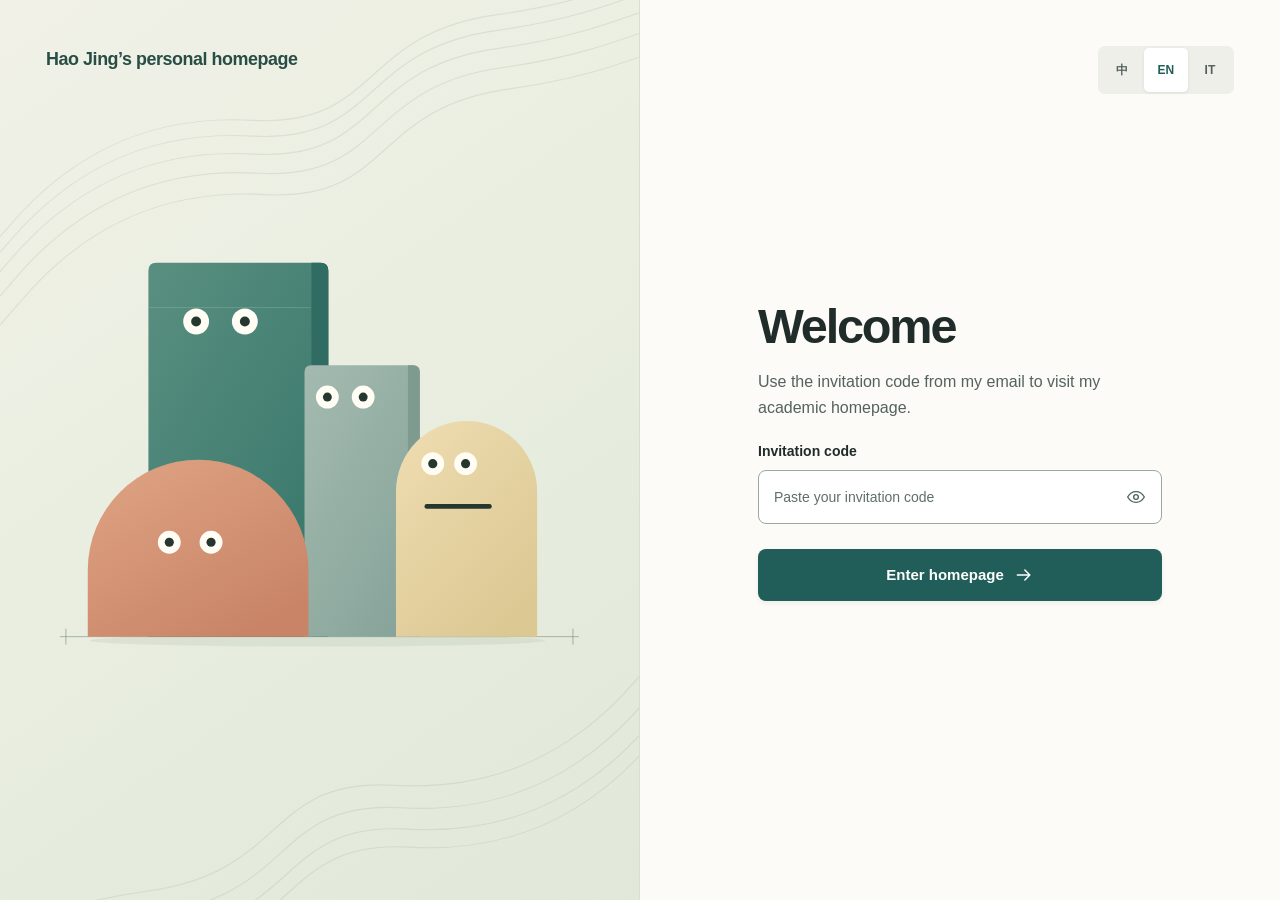
==== commit bf24e4d5: "Publish the 23:20 homepage archive at the repository root. Copy the new supplied archive byte-for-by" ====
--- a/index.html
+++ b/index.html
@@ -1,156 +1,106 @@
-<!DOCTYPE html>
-
-<html data-version="new" lang="en">
+<!doctype html>
+<html lang="en">
 <head>
-<meta charset="utf-8"/>
-<meta content="width=device-width, initial-scale=1" name="viewport"/>
-<title>Hao Jing | Architecture &amp; GeoAI</title>
-<meta content="Hao Jing, an undergraduate researcher in Architecture and GeoAI at the XJTU–POLIMI Joint School, studies digital heritage, UAV remote sensing, GIS and resilience." name="description"/>
-<meta content="Hao Jing / 荆昊" name="author"/>
-<meta content="#2f5d7c" name="theme-color"/>
-<link href="https://halkxjtu.github.io/" rel="canonical"/>
-<meta content="website" property="og:type"/>
-<meta content="https://halkxjtu.github.io/" property="og:url"/>
-<meta content="Hao Jing / 荆昊" property="og:site_name"/>
-<meta content="Hao Jing | Architecture &amp; GeoAI" property="og:title"/>
-<meta content="Hao Jing, an undergraduate researcher in Architecture and GeoAI at the XJTU–POLIMI Joint School, studies digital heritage, UAV remote sensing, GIS and resilience." property="og:description"/>
-<meta content="en_US" property="og:locale"/>
-<meta content="zh_CN" property="og:locale:alternate"/>
-<meta content="it_IT" property="og:locale:alternate"/>
-<meta content="https://halkxjtu.github.io/assets/social-card.png" property="og:image"/>
-<meta content="1200" property="og:image:width"/>
-<meta content="630" property="og:image:height"/>
-<meta content="Hao Jing / 荆昊 — AI + Architecture — XJTU-POLIMI Joint School" property="og:image:alt"/>
-<meta content="summary_large_image" name="twitter:card"/>
-<meta content="Hao Jing | Architecture &amp; GeoAI" name="twitter:title"/>
-<meta content="Hao Jing, an undergraduate researcher in Architecture and GeoAI at the XJTU–POLIMI Joint School, studies digital heritage, UAV remote sensing, GIS and resilience." name="twitter:description"/>
-<meta content="https://halkxjtu.github.io/assets/social-card.png" name="twitter:image"/>
-<meta content="Hao Jing / 荆昊 — AI + Architecture — XJTU-POLIMI Joint School" name="twitter:image:alt"/>
-<link href="assets/favicon.svg" rel="icon" type="image/svg+xml"/>
-<link href="assets/favicon-32.png" rel="icon" sizes="32x32" type="image/png"/>
-<link href="assets/apple-touch-icon.png" rel="apple-touch-icon"/>
-<link href="styles.css?v=4d9b17f9b6" rel="stylesheet"/>
-<link href="version-switch.css?v=4fd8b96fe4" rel="stylesheet"/>
+  <meta charset="utf-8">
+  <meta name="viewport" content="width=device-width, initial-scale=1">
+  <meta name="robots" content="noindex, nofollow, noarchive">
+  <meta name="referrer" content="no-referrer">
+  <meta name="theme-color" content="#f3f3e9">
+  <title>Welcome · Academic homepage</title>
+  <link rel="icon" href="data:,">
+  <link rel="stylesheet" href="gate-ui.css?v=field-3">
+  <script src="gate-ui.js?v=field-3" defer></script>
+  <script src="vault.js?v=3" defer></script>
 </head>
-<body>
-<span class="sr-only" data-i18n="link.newTab" id="new-tab-hint">Opens in a new tab</span>
-<a class="skip-link" data-i18n="skip" href="#main-content">Skip to content</a>
-<header class="view-toolbar">
-<a class="mobile-brand" data-i18n="name" href="#about">Hao Jing</a>
-<div class="header-actions"><div aria-label="Language selection" class="lang-toggle" data-i18n-aria-label="lang.label" role="group">
-<button aria-label="切换为中文" aria-pressed="false" data-lang="zh" lang="zh-CN" type="button">中</button>
-<button aria-label="Switch to English" aria-pressed="true" data-lang="en" lang="en" type="button">EN</button>
-<button aria-label="Passa all'italiano" aria-pressed="false" data-lang="it" lang="it" type="button">IT</button>
-</div><a aria-label="Return to the legacy homepage" class="version-switch" data-i18n="version.legacy" data-i18n-aria-label="version.legacyLabel" data-version-link="legacy.html" href="legacy.html" target="_self">Legacy</a></div>
-<button aria-controls="nav-links" aria-expanded="false" aria-label="Open menu" class="menu-btn" data-i18n-aria-label="menu.open" type="button"><i aria-hidden="true" class="fa-solid icon-bars"></i></button>
-</header><div class="site-shell">
-<aside class="profile-sidebar"><div class="profile-inner">
-<figure class="portrait profile-photo">
-<picture><source sizes="(max-width: 860px) 120px, 180px" srcset="assets/profile-360.webp 360w, assets/profile-720.webp 720w" type="image/webp"/><img alt="Portrait of Hao Jing" data-i18n-alt="photo.alt" decoding="async" fetchpriority="high" height="1620" src="assets/profile.jpg" width="1080"/></picture>
-</figure>
-<h1 data-i18n="name">Hao Jing</h1>
-<p class="role" data-i18n="role"><strong>Undergraduate Researcher |<br/>Architecture &amp; GeoAI</strong></p>
-<p class="sidebar-affiliation"><span data-i18n="sidebar.school">XJTU–POLIMI Joint School</span><br/><span class="affiliation-unit"><span data-i18n="sidebar.university">Xi'an Jiaotong University</span> ·</span> <span class="affiliation-unit" data-i18n="sidebar.polimi">Politecnico di Milano</span></p>
-<div class="sidebar-locations">
-<p><strong data-i18n="sidebar.basedLabel">Based in:</strong> <span data-i18n="sidebar.based">Xi'an, China</span></p>
-<p><strong data-i18n="sidebar.hometownLabel">Hometown:</strong> <span data-i18n="sidebar.hometown">Beijing, China</span></p>
-</div><div class="profile-interests"><p class="interests-label" data-i18n="nav.research">Research Interests</p><ul class="interest-tags"><li data-i18n="r1">AI + Architecture</li><li data-i18n="r7">Digital Heritage</li><li data-i18n="r6">Digital Twins</li></ul></div>
-<ul class="side-links">
-<li><a aria-label="Primary email: Halk_Jing@hotmail.com" data-i18n-aria-label="email.primaryLabel" href="mailto:Halk_Jing@hotmail.com"><i aria-hidden="true" class="fa-regular icon-envelope"></i><span class="sr-only" data-i18n="email.primary">Email</span></a></li>
-<li><a aria-label="PoliMi email: hao1.jing@mail.polimi.it" data-i18n-aria-label="email.polimiLabel" href="mailto:hao1.jing@mail.polimi.it"><i aria-hidden="true" class="fa-solid icon-envelope"></i><span class="sr-only" data-i18n="email.polimi">PoliMi Email</span></a></li>
-<li><a aria-label="Hao Jing on Google Scholar" data-i18n-aria-label="scholar.label" href="https://scholar.google.com/citations?user=rJ9TlFcAAAAJ&amp;hl=en" rel="noopener noreferrer" target="_blank"><i aria-hidden="true" class="academic icon-scholar"></i><span class="sr-only" data-i18n="scholar">Google Scholar</span></a></li>
-<li><a aria-label="Hao Jing on ORCID (opens in a new tab)" class="orcid-link" data-i18n-aria-label="orcid.label" href="https://orcid.org/0009-0009-9396-4258" rel="noopener noreferrer" target="_blank"><i aria-hidden="true" class="fa-brands icon-orcid"></i><span class="sr-only">ORCID ↗</span></a></li>
-<li><a aria-label="Hao Jing on GitHub" data-i18n-aria-label="github.label" href="https://github.com/HalkXJTU" rel="noopener noreferrer" target="_blank"><i aria-hidden="true" class="fa-brands icon-github"></i><span class="sr-only" data-i18n="github">GitHub</span></a></li>
-<!-- CV: add the verified local PDF path before making a CV link visible. -->
-</ul>
-<nav aria-label="Primary navigation" class="sidebar-nav section-nav nav-links" data-i18n-aria-label="nav.label" id="nav-links"><a aria-current="location" href="#about"><i aria-hidden="true" class="fa-regular icon-user"></i><span data-i18n="nav.about">About</span></a><a href="#news"><i aria-hidden="true" class="fa-regular icon-news"></i><span data-i18n="nav.news">News</span></a><a href="#education"><i aria-hidden="true" class="fa-solid icon-graduation"></i><span data-i18n="education.title">Education</span></a><a href="#publications"><i aria-hidden="true" class="fa-regular icon-file"></i><span data-i18n="nav.pubs">Publications</span></a><a href="#research"><i aria-hidden="true" class="fa-solid icon-compass"></i><span data-i18n="nav.researchLink">Research</span></a><a href="#projects"><i aria-hidden="true" class="fa-solid icon-globe"></i><span data-i18n="nav.projects">Projects</span></a><a href="#portfolio"><i aria-hidden="true" class="fa-solid icon-layers"></i><span data-i18n="nav.portfolio">Portfolio</span></a><a href="#awards"><i aria-hidden="true" class="fa-solid icon-award"></i><span data-i18n="nav.awards">Awards</span></a><a href="#contact"><i aria-hidden="true" class="fa-regular icon-envelope"></i><span data-i18n="nav.contact">Contact</span></a></nav></div></aside>
-<main class="content" id="main-content" tabindex="-1">
-<section id="about"><div class="section-inner about-grid"><div class="intro-copy">
-<h2 class="section-heading" data-i18n="nav.about">About Me</h2>
-<p data-i18n="new.about.p1">I am an <strong>architecture undergraduate</strong> at the <strong>XJTU–POLIMI Joint School</strong>. I conduct research under the supervision of <strong class="person-name"><a href="https://gr.xjtu.edu.cn/bqzhai/" rel="noopener noreferrer" target="_blank">Prof. Binqing Zhai</a></strong>.</p>
-<p data-i18n="new.about.p2">My research connects <strong>AI and geospatial methods</strong> with architecture and traditional settlements, focusing on <strong>digital heritage, digital twins, and climate and disaster resilience</strong>.</p>
-<p class="note opportunity-note" data-i18n="about.p3">I am looking for <strong>research-oriented master's / PhD opportunities</strong> in AI + Built Environment and Geospatial AI.</p>
-</div><aside aria-labelledby="news-title" class="latest-news" id="news">
-<div class="news-heading"><h3 data-i18n="news.latest" id="news-title">Latest News</h3></div>
-<ul aria-labelledby="news-title" class="news" tabindex="0">
-<li><span class="date news-date">2026.09</span> <span data-i18n="n1">Co-first-author paper published in <i>Remote Sensing</i>: a UAV-based multi-source framework for courtyard-scale visual–material integrity assessment.</span></li>
-<li><span class="date news-date">2025.09</span> <span data-i18n="n2">Paper on social–ecological system vulnerability published in <i>Ecological Indicators</i>.</span></li>
-<li><span class="date news-date">2025.07</span> <span data-i18n="n3">Invited project presenter at WAIC 2025 (World Artificial Intelligence Conference), Shanghai: presented the village disaster-prevention digital twin project (UAV scanning, 3D reconstruction, UE5 simulation, XR).</span></li>
-<li><span class="date news-date">2025.07</span> <span data-i18n="n6">Silver Award, "Youth Red Dream" track, XJTU round of the China International College Students' Innovation Competition.</span></li>
-<li><span class="date news-date">2025.06</span> <span data-i18n="n7">Second Prize, 36th XJTU "Tengfei Cup"; First Prize, Xuechuang Cup Beijing Digital Marketing Simulation Competition.</span></li>
-<li><span class="date news-date">2025</span> <span data-i18n="n5">Exhibited village digital twin, disaster simulation and XR work at the XJTU Campus Open Day.</span></li>
-</ul>
-</aside></div></section><section class="section-alt" id="education"><div class="section-inner"><h2 class="section-heading" data-i18n="education.title">Education</h2><div class="edu-list"><article class="edu-card edu-card--xjtu"><div class="edu-top"><div class="edu-logo-wrap"><img alt="" class="edu-logo" decoding="async" height="239" loading="lazy" src="assets/institutions/xjtu.webp" width="240"/></div><div class="edu-heading"><h3 data-i18n="education.degree">Architecture undergraduate</h3><p class="edu-university" data-i18n="sidebar.university">Xi'an Jiaotong University</p><p class="edu-city" data-i18n="education.city.xjtu">Xi'an, China</p></div></div><dl class="edu-meta"><dt data-i18n="education.schoolLabel">SCHOOL</dt><dd data-i18n="sidebar.school">XJTU–POLIMI Joint School</dd><dt data-i18n="education.majorLabel">MAJOR</dt><dd data-i18n="education.major">Architecture</dd><dt data-i18n="education.programmeLabel">PROGRAMME</dt><dd data-i18n="education.joint">Sino-Italian joint programme</dd></dl></article><article class="edu-card edu-card--polimi"><div class="edu-top"><div class="edu-logo-wrap"><img alt="" class="edu-logo" decoding="async" height="43" loading="lazy" src="assets/institutions/polimi.svg" width="131"/></div><div class="edu-heading"><h3 data-i18n="education.degree">Architecture undergraduate</h3><p class="edu-university" data-i18n="sidebar.polimi">Politecnico di Milano</p><p class="edu-city" data-i18n="education.city.polimi">Milan, Italy</p></div></div><dl class="edu-meta"><dt data-i18n="education.schoolLabel">SCHOOL</dt><dd data-i18n="sidebar.school">XJTU–POLIMI Joint School</dd><dt data-i18n="education.majorLabel">MAJOR</dt><dd data-i18n="education.major">Architecture</dd><dt data-i18n="education.programmeLabel">PROGRAMME</dt><dd data-i18n="education.joint">Sino-Italian joint programme</dd></dl></article></div><div class="education-footnote"><p class="education-note" data-i18n="about.education">Five-year Bachelor of Architecture programme · 2023 cohort · Expected graduation: 2028</p><p data-i18n="supv">Research under the supervision of Prof. Binqing Zhai</p></div></div></section><section id="publications"><div class="section-inner">
-<div class="publication-heading-row"><h2 class="section-heading publications-heading" data-i18n="nav.pubs">Publications</h2><a class="publication-scholar" href="https://scholar.google.com/citations?user=rJ9TlFcAAAAJ&amp;hl=en" rel="noopener noreferrer" target="_blank"><i aria-hidden="true" class="academic icon-scholar"></i> <span data-i18n="scholar">Google Scholar</span></a></div>
-<p class="muted small" data-i18n="pubs.note">* Equal contribution (co-first author)</p>
-<h3 class="pub-category" data-i18n="pubs.published">Published articles</h3><ol class="pubs" role="list">
-<li class="pub-card"><div aria-labelledby="publication-1" class="pub-carousel" role="group"><div class="pub-slides"><figure class="pub-slide" data-slide="0"><a class="pub-image-link" href="assets/publications/rs-2026/cover.webp" rel="noopener noreferrer" target="_blank"><img alt="Paper front page" data-i18n-alt="gallery.rs-2026.0" decoding="async" height="680" loading="lazy" src="assets/publications/rs-2026/cover-thumb.webp" width="481"/></a><figcaption class="sr-only" data-i18n="gallery.rs-2026.0">Paper front page</figcaption></figure><figure class="pub-slide" data-slide="1" hidden=""><a class="pub-image-link" href="assets/publications/rs-2026/figure-01.webp" rel="noopener noreferrer" target="_blank"><img alt="Figure 1 · Study area and traditional villages" data-i18n-alt="gallery.rs-2026.1" decoding="async" height="340" loading="lazy" src="assets/publications/rs-2026/figure-01-thumb.webp" width="540"/></a><figcaption class="sr-only" data-i18n="gallery.rs-2026.1">Figure 1 · Study area and traditional villages</figcaption></figure><figure class="pub-slide" data-slide="2" hidden=""><a class="pub-image-link" href="assets/publications/rs-2026/figure-02.webp" rel="noopener noreferrer" target="_blank"><img alt="Figure 2 · Research framework and workflow" data-i18n-alt="gallery.rs-2026.2" decoding="async" height="395" loading="lazy" src="assets/publications/rs-2026/figure-02-thumb.webp" width="540"/></a><figcaption class="sr-only" data-i18n="gallery.rs-2026.2">Figure 2 · Research framework and workflow</figcaption></figure><figure class="pub-slide" data-slide="3" hidden=""><a class="pub-image-link" href="assets/publications/rs-2026/figure-03.webp" rel="noopener noreferrer" target="_blank"><img alt="Figure 3 · Two-stage roof-material recognition" data-i18n-alt="gallery.rs-2026.3" decoding="async" height="303" loading="lazy" src="assets/publications/rs-2026/figure-03-thumb.webp" width="540"/></a><figcaption class="sr-only" data-i18n="gallery.rs-2026.3">Figure 3 · Two-stage roof-material recognition</figcaption></figure><figure class="pub-slide" data-slide="4" hidden=""><a class="pub-image-link" href="assets/publications/rs-2026/figure-04.webp" rel="noopener noreferrer" target="_blank"><img alt="Figure 4 · Traditional and modern roof materials" data-i18n-alt="gallery.rs-2026.4" decoding="async" height="445" loading="lazy" src="assets/publications/rs-2026/figure-04-thumb.webp" width="540"/></a><figcaption class="sr-only" data-i18n="gallery.rs-2026.4">Figure 4 · Traditional and modern roof materials</figcaption></figure><figure class="pub-slide" data-slide="5" hidden=""><a class="pub-image-link" href="assets/publications/rs-2026/figure-05.webp" rel="noopener noreferrer" target="_blank"><img alt="Figure 5 · Roof-material colour analysis" data-i18n-alt="gallery.rs-2026.5" decoding="async" height="450" loading="lazy" src="assets/publications/rs-2026/figure-05-thumb.webp" width="540"/></a><figcaption class="sr-only" data-i18n="gallery.rs-2026.5">Figure 5 · Roof-material colour analysis</figcaption></figure><figure class="pub-slide" data-slide="6" hidden=""><a class="pub-image-link" href="assets/publications/rs-2026/figure-06.webp" rel="noopener noreferrer" target="_blank"><img alt="Figure 6 · Traditional building forms and typologies" data-i18n-alt="gallery.rs-2026.6" decoding="async" height="267" loading="lazy" src="assets/publications/rs-2026/figure-06-thumb.webp" width="540"/></a><figcaption class="sr-only" data-i18n="gallery.rs-2026.6">Figure 6 · Traditional building forms and typologies</figcaption></figure><figure class="pub-slide" data-slide="7" hidden=""><a class="pub-image-link" href="assets/publications/rs-2026/figure-07.webp" rel="noopener noreferrer" target="_blank"><img alt="Figure 7 · Observation points and 3D viewsheds" data-i18n-alt="gallery.rs-2026.7" decoding="async" height="358" loading="lazy" src="assets/publications/rs-2026/figure-07-thumb.webp" width="540"/></a><figcaption class="sr-only" data-i18n="gallery.rs-2026.7">Figure 7 · Observation points and 3D viewsheds</figcaption></figure><figure class="pub-slide" data-slide="8" hidden=""><a class="pub-image-link" href="assets/publications/rs-2026/figure-08.webp" rel="noopener noreferrer" target="_blank"><img alt="Figure 8 · Integrity-index aggregation and sensitivity" data-i18n-alt="gallery.rs-2026.8" decoding="async" height="406" loading="lazy" src="assets/publications/rs-2026/figure-08-thumb.webp" width="540"/></a><figcaption class="sr-only" data-i18n="gallery.rs-2026.8">Figure 8 · Integrity-index aggregation and sensitivity</figcaption></figure><figure class="pub-slide" data-slide="9" hidden=""><a class="pub-image-link" href="assets/publications/rs-2026/figure-09.webp" rel="noopener noreferrer" target="_blank"><img alt="Figure 9 · Recognition performance and mapping results" data-i18n-alt="gallery.rs-2026.9" decoding="async" height="314" loading="lazy" src="assets/publications/rs-2026/figure-09-thumb.webp" width="540"/></a><figcaption class="sr-only" data-i18n="gallery.rs-2026.9">Figure 9 · Recognition performance and mapping results</figcaption></figure><figure class="pub-slide" data-slide="10" hidden=""><a class="pub-image-link" href="assets/publications/rs-2026/figure-10.webp" rel="noopener noreferrer" target="_blank"><img alt="Figure 10 · Material penetration across courtyards" data-i18n-alt="gallery.rs-2026.10" decoding="async" height="680" loading="lazy" src="assets/publications/rs-2026/figure-10-thumb.webp" width="521"/></a><figcaption class="sr-only" data-i18n="gallery.rs-2026.10">Figure 10 · Material penetration across courtyards</figcaption></figure><figure class="pub-slide" data-slide="11" hidden=""><a class="pub-image-link" href="assets/publications/rs-2026/figure-11.webp" rel="noopener noreferrer" target="_blank"><img alt="Figure 11 · Material–colour conflict across courtyards" data-i18n-alt="gallery.rs-2026.11" decoding="async" height="680" loading="lazy" src="assets/publications/rs-2026/figure-11-thumb.webp" width="521"/></a><figcaption class="sr-only" data-i18n="gallery.rs-2026.11">Figure 11 · Material–colour conflict across courtyards</figcaption></figure><figure class="pub-slide" data-slide="12" hidden=""><a class="pub-image-link" href="assets/publications/rs-2026/figure-12.webp" rel="noopener noreferrer" target="_blank"><img alt="Figure 12 · Visual exposure across courtyards" data-i18n-alt="gallery.rs-2026.12" decoding="async" height="680" loading="lazy" src="assets/publications/rs-2026/figure-12-thumb.webp" width="522"/></a><figcaption class="sr-only" data-i18n="gallery.rs-2026.12">Figure 12 · Visual exposure across courtyards</figcaption></figure><figure class="pub-slide" data-slide="13" hidden=""><a class="pub-image-link" href="assets/publications/rs-2026/figure-13.webp" rel="noopener noreferrer" target="_blank"><img alt="Figure 13 · Courtyard-scale integrity assessment" data-i18n-alt="gallery.rs-2026.13" decoding="async" height="680" loading="lazy" src="assets/publications/rs-2026/figure-13-thumb.webp" width="521"/></a><figcaption class="sr-only" data-i18n="gallery.rs-2026.13">Figure 13 · Courtyard-scale integrity assessment</figcaption></figure><figure class="pub-slide" data-slide="14" hidden=""><a class="pub-image-link" href="assets/publications/rs-2026/figure-14.webp" rel="noopener noreferrer" target="_blank"><img alt="Figure 14 · Correlation and multicollinearity diagnostics" data-i18n-alt="gallery.rs-2026.14" decoding="async" height="220" loading="lazy" src="assets/publications/rs-2026/figure-14-thumb.webp" width="540"/></a><figcaption class="sr-only" data-i18n="gallery.rs-2026.14">Figure 14 · Correlation and multicollinearity diagnostics</figcaption></figure><figure class="pub-slide" data-slide="15" hidden=""><a class="pub-image-link" href="assets/publications/rs-2026/figure-15.webp" rel="noopener noreferrer" target="_blank"><img alt="Figure 15 · XGBoost performance and SHAP explanations" data-i18n-alt="gallery.rs-2026.15" decoding="async" height="632" loading="lazy" src="assets/publications/rs-2026/figure-15-thumb.webp" width="540"/></a><figcaption class="sr-only" data-i18n="gallery.rs-2026.15">Figure 15 · XGBoost performance and SHAP explanations</figcaption></figure><figure class="pub-slide" data-slide="16" hidden=""><a class="pub-image-link" href="assets/publications/rs-2026/figure-16.webp" rel="noopener noreferrer" target="_blank"><img alt="Figure 16 · Contextual predictors and model performance" data-i18n-alt="gallery.rs-2026.16" decoding="async" height="319" loading="lazy" src="assets/publications/rs-2026/figure-16-thumb.webp" width="540"/></a><figcaption class="sr-only" data-i18n="gallery.rs-2026.16">Figure 16 · Contextual predictors and model performance</figcaption></figure><figure class="pub-slide" data-slide="17" hidden=""><a class="pub-image-link" href="assets/publications/rs-2026/figure-17.webp" rel="noopener noreferrer" target="_blank"><img alt="Figure 17 · SHAP interactions between leading predictors" data-i18n-alt="gallery.rs-2026.17" decoding="async" height="241" loading="lazy" src="assets/publications/rs-2026/figure-17-thumb.webp" width="540"/></a><figcaption class="sr-only" data-i18n="gallery.rs-2026.17">Figure 17 · SHAP interactions between leading predictors</figcaption></figure><button aria-label="Previous image" class="carousel-arrow carousel-prev" data-i18n-aria-label="gallery.previous" type="button"><i aria-hidden="true" class="fa-solid icon-left"></i></button><button aria-label="Next image" class="carousel-arrow carousel-next" data-i18n-aria-label="gallery.next" type="button"><i aria-hidden="true" class="fa-solid icon-right"></i></button></div><div class="carousel-controls"><div aria-label="Choose an image" class="carousel-dots" data-i18n-aria-label="gallery.images" role="group"><button aria-label="Paper front page" aria-pressed="true" class="carousel-dot" data-i18n-aria-label="gallery.rs-2026.0" data-slide-to="0" tabindex="0" type="button"><span aria-hidden="true"></span></button><button aria-label="Figure 1 · Study area and traditional villages" aria-pressed="false" class="carousel-dot" data-i18n-aria-label="gallery.rs-2026.1" data-slide-to="1" tabindex="-1" type="button"><span aria-hidden="true"></span></button><button aria-label="Figure 2 · Research framework and workflow" aria-pressed="false" class="carousel-dot" data-i18n-aria-label="gallery.rs-2026.2" data-slide-to="2" tabindex="-1" type="button"><span aria-hidden="true"></span></button><button aria-label="Figure 3 · Two-stage roof-material recognition" aria-pressed="false" class="carousel-dot" data-i18n-aria-label="gallery.rs-2026.3" data-slide-to="3" tabindex="-1" type="button"><span aria-hidden="true"></span></button><button aria-label="Figure 4 · Traditional and modern roof materials" aria-pressed="false" class="carousel-dot" data-i18n-aria-label="gallery.rs-2026.4" data-slide-to="4" tabindex="-1" type="button"><span aria-hidden="true"></span></button><button aria-label="Figure 5 · Roof-material colour analysis" aria-pressed="false" class="carousel-dot" data-i18n-aria-label="gallery.rs-2026.5" data-slide-to="5" tabindex="-1" type="button"><span aria-hidden="true"></span></button><button aria-label="Figure 6 · Traditional building forms and typologies" aria-pressed="false" class="carousel-dot" data-i18n-aria-label="gallery.rs-2026.6" data-slide-to="6" tabindex="-1" type="button"><span aria-hidden="true"></span></button><button aria-label="Figure 7 · Observation points and 3D viewsheds" aria-pressed="false" class="carousel-dot" data-i18n-aria-label="gallery.rs-2026.7" data-slide-to="7" tabindex="-1" type="button"><span aria-hidden="true"></span></button><button aria-label="Figure 8 · Integrity-index aggregation and sensitivity" aria-pressed="false" class="carousel-dot" data-i18n-aria-label="gallery.rs-2026.8" data-slide-to="8" tabindex="-1" type="button"><span aria-hidden="true"></span></button><button aria-label="Figure 9 · Recognition performance and mapping results" aria-pressed="false" class="carousel-dot" data-i18n-aria-label="gallery.rs-2026.9" data-slide-to="9" tabindex="-1" type="button"><span aria-hidden="true"></span></button><button aria-label="Figure 10 · Material penetration across courtyards" aria-pressed="false" class="carousel-dot" data-i18n-aria-label="gallery.rs-2026.10" data-slide-to="10" tabindex="-1" type="button"><span aria-hidden="true"></span></button><button aria-label="Figure 11 · Material–colour conflict across courtyards" aria-pressed="false" class="carousel-dot" data-i18n-aria-label="gallery.rs-2026.11" data-slide-to="11" tabindex="-1" type="button"><span aria-hidden="true"></span></button><button aria-label="Figure 12 · Visual exposure across courtyards" aria-pressed="false" class="carousel-dot" data-i18n-aria-label="gallery.rs-2026.12" data-slide-to="12" tabindex="-1" type="button"><span aria-hidden="true"></span></button><button aria-label="Figure 13 · Courtyard-scale integrity assessment" aria-pressed="false" class="carousel-dot" data-i18n-aria-label="gallery.rs-2026.13" data-slide-to="13" tabindex="-1" type="button"><span aria-hidden="true"></span></button><button aria-label="Figure 14 · Correlation and multicollinearity diagnostics" aria-pressed="false" class="carousel-dot" data-i18n-aria-label="gallery.rs-2026.14" data-slide-to="14" tabindex="-1" type="button"><span aria-hidden="true"></span></button><button aria-label="Figure 15 · XGBoost performance and SHAP explanations" aria-pressed="false" class="carousel-dot" data-i18n-aria-label="gallery.rs-2026.15" data-slide-to="15" tabindex="-1" type="button"><span aria-hidden="true"></span></button><button aria-label="Figure 16 · Contextual predictors and model performance" aria-pressed="false" class="carousel-dot" data-i18n-aria-label="gallery.rs-2026.16" data-slide-to="16" tabindex="-1" type="button"><span aria-hidden="true"></span></button><button aria-label="Figure 17 · SHAP interactions between leading predictors" aria-pressed="false" class="carousel-dot" data-i18n-aria-label="gallery.rs-2026.17" data-slide-to="17" tabindex="-1" type="button"><span aria-hidden="true"></span></button></div><span aria-hidden="true" class="carousel-count">1 / 18</span><button aria-label="Pause slideshow" aria-pressed="false" class="carousel-play" data-i18n-aria-label="gallery.pause" type="button"><i aria-hidden="true" class="fa-solid icon-pause"></i></button></div><p aria-atomic="true" aria-live="polite" class="sr-only carousel-status"></p></div><div class="pub-body">
-<h3 class="pub-title" id="publication-1" lang="en"><a href="https://doi.org/10.3390/rs18183067" rel="noopener noreferrer" target="_blank">A Multi-Source UAV Framework for Courtyard-Scale Visual–Material Integrity Assessment in Mountain Traditional Villages</a></h3>
-<div class="pub-authors" lang="en">Xiao Rong*, <a class="author-profile" href="https://orcid.org/0009-0009-9396-4258" rel="noopener noreferrer" target="_blank"><strong>Hao Jing*</strong></a>, Binqing Zhai, Andi Dwi Atmoko, Chuhan Huang, Yishan Xu, Barbara Galli</div>
-<div class="pub-venue" lang="en"><i>Remote Sensing</i>, 18(18), 3067, 2026</div>
-
-<p class="pub-abstract" data-i18n="p1.abstract">This study develops a courtyard-scale framework for assessing visual–material integrity in mountain traditional villages. UAV orthophotos, 3D meshes and point clouds are combined with roof-material recognition and 3D viewshed analysis to measure material penetration, material–colour conflict and visual exposure. Applied to 749 courtyards in nine villages in Shangluo and externally validated in Longnan, the framework uses XGBoost–SHAP to identify the features associated with integrity loss and support conservation prioritisation.</p><div class="pub-actions"><a aria-label="DOI: A Multi-Source UAV Framework" class="resource-link" data-i18n-aria-label="p1.doi" href="https://doi.org/10.3390/rs18183067" rel="noopener noreferrer" target="_blank">DOI <span aria-hidden="true">↗</span></a><a aria-label="PDF: A Multi-Source UAV Framework" class="resource-link" data-i18n-aria-label="p1.pdf" href="https://www.mdpi.com/2072-4292/18/18/3067/pdf" rel="noopener noreferrer" target="_blank">PDF <span aria-hidden="true">↓</span></a></div>
-</div></li>
-<li class="pub-card"><div aria-labelledby="publication-2" class="pub-carousel" role="group"><div class="pub-slides"><figure class="pub-slide" data-slide="0"><a class="pub-image-link" href="assets/publications/ecolind-2025/cover.webp" rel="noopener noreferrer" target="_blank"><img alt="Paper front page" data-i18n-alt="gallery.ecolind-2025.0" decoding="async" height="680" loading="lazy" src="assets/publications/ecolind-2025/cover-thumb.webp" width="510"/></a><figcaption class="sr-only" data-i18n="gallery.ecolind-2025.0">Paper front page</figcaption></figure><figure class="pub-slide" data-slide="1" hidden=""><a class="pub-image-link" href="assets/publications/ecolind-2025/figure-01.webp" rel="noopener noreferrer" target="_blank"><img alt="Figure 1 · Study area and ethnic diversity" data-i18n-alt="gallery.ecolind-2025.1" decoding="async" height="392" loading="lazy" src="assets/publications/ecolind-2025/figure-01-thumb.webp" width="540"/></a><figcaption class="sr-only" data-i18n="gallery.ecolind-2025.1">Figure 1 · Study area and ethnic diversity</figcaption></figure><figure class="pub-slide" data-slide="2" hidden=""><a class="pub-image-link" href="assets/publications/ecolind-2025/figure-02.webp" rel="noopener noreferrer" target="_blank"><img alt="Figure 2 · Research framework and workflow" data-i18n-alt="gallery.ecolind-2025.2" decoding="async" height="600" loading="lazy" src="assets/publications/ecolind-2025/figure-02-thumb.webp" width="540"/></a><figcaption class="sr-only" data-i18n="gallery.ecolind-2025.2">Figure 2 · Research framework and workflow</figcaption></figure><figure class="pub-slide" data-slide="3" hidden=""><a class="pub-image-link" href="assets/publications/ecolind-2025/figure-03.webp" rel="noopener noreferrer" target="_blank"><img alt="Figure 3 · Exposure patterns, 2000–2020" data-i18n-alt="gallery.ecolind-2025.3" decoding="async" height="303" loading="lazy" src="assets/publications/ecolind-2025/figure-03-thumb.webp" width="540"/></a><figcaption class="sr-only" data-i18n="gallery.ecolind-2025.3">Figure 3 · Exposure patterns, 2000–2020</figcaption></figure><figure class="pub-slide" data-slide="4" hidden=""><a class="pub-image-link" href="assets/publications/ecolind-2025/figure-04.webp" rel="noopener noreferrer" target="_blank"><img alt="Figure 4 · Vulnerability, sensitivity and adaptive capacity" data-i18n-alt="gallery.ecolind-2025.4" decoding="async" height="626" loading="lazy" src="assets/publications/ecolind-2025/figure-04-thumb.webp" width="540"/></a><figcaption class="sr-only" data-i18n="gallery.ecolind-2025.4">Figure 4 · Vulnerability, sensitivity and adaptive capacity</figcaption></figure><figure class="pub-slide" data-slide="5" hidden=""><a class="pub-image-link" href="assets/publications/ecolind-2025/figure-05.webp" rel="noopener noreferrer" target="_blank"><img alt="Figure 5 · Changes in vulnerability levels" data-i18n-alt="gallery.ecolind-2025.5" decoding="async" height="222" loading="lazy" src="assets/publications/ecolind-2025/figure-05-thumb.webp" width="540"/></a><figcaption class="sr-only" data-i18n="gallery.ecolind-2025.5">Figure 5 · Changes in vulnerability levels</figcaption></figure><figure class="pub-slide" data-slide="6" hidden=""><a class="pub-image-link" href="assets/publications/ecolind-2025/figure-06.webp" rel="noopener noreferrer" target="_blank"><img alt="Figure 6 · Contributions of the driving factors" data-i18n-alt="gallery.ecolind-2025.6" decoding="async" height="680" loading="lazy" src="assets/publications/ecolind-2025/figure-06-thumb.webp" width="448"/></a><figcaption class="sr-only" data-i18n="gallery.ecolind-2025.6">Figure 6 · Contributions of the driving factors</figcaption></figure><figure class="pub-slide" data-slide="7" hidden=""><a class="pub-image-link" href="assets/publications/ecolind-2025/figure-07.webp" rel="noopener noreferrer" target="_blank"><img alt="Figure 7 · Projected vulnerability components, 2025–2035" data-i18n-alt="gallery.ecolind-2025.7" decoding="async" height="270" loading="lazy" src="assets/publications/ecolind-2025/figure-07-thumb.webp" width="540"/></a><figcaption class="sr-only" data-i18n="gallery.ecolind-2025.7">Figure 7 · Projected vulnerability components, 2025–2035</figcaption></figure><figure class="pub-slide" data-slide="8" hidden=""><a class="pub-image-link" href="assets/publications/ecolind-2025/figure-08.webp" rel="noopener noreferrer" target="_blank"><img alt="Figure 8 · Vulnerability projections and trajectories" data-i18n-alt="gallery.ecolind-2025.8" decoding="async" height="449" loading="lazy" src="assets/publications/ecolind-2025/figure-08-thumb.webp" width="540"/></a><figcaption class="sr-only" data-i18n="gallery.ecolind-2025.8">Figure 8 · Vulnerability projections and trajectories</figcaption></figure><figure class="pub-slide" data-slide="9" hidden=""><a class="pub-image-link" href="assets/publications/ecolind-2025/figure-09.webp" rel="noopener noreferrer" target="_blank"><img alt="Figure 9 · Cross-regional collaborative governance" data-i18n-alt="gallery.ecolind-2025.9" decoding="async" height="443" loading="lazy" src="assets/publications/ecolind-2025/figure-09-thumb.webp" width="540"/></a><figcaption class="sr-only" data-i18n="gallery.ecolind-2025.9">Figure 9 · Cross-regional collaborative governance</figcaption></figure><button aria-label="Previous image" class="carousel-arrow carousel-prev" data-i18n-aria-label="gallery.previous" type="button"><i aria-hidden="true" class="fa-solid icon-left"></i></button><button aria-label="Next image" class="carousel-arrow carousel-next" data-i18n-aria-label="gallery.next" type="button"><i aria-hidden="true" class="fa-solid icon-right"></i></button></div><div class="carousel-controls"><div aria-label="Choose an image" class="carousel-dots" data-i18n-aria-label="gallery.images" role="group"><button aria-label="Paper front page" aria-pressed="true" class="carousel-dot" data-i18n-aria-label="gallery.ecolind-2025.0" data-slide-to="0" tabindex="0" type="button"><span aria-hidden="true"></span></button><button aria-label="Figure 1 · Study area and ethnic diversity" aria-pressed="false" class="carousel-dot" data-i18n-aria-label="gallery.ecolind-2025.1" data-slide-to="1" tabindex="-1" type="button"><span aria-hidden="true"></span></button><button aria-label="Figure 2 · Research framework and workflow" aria-pressed="false" class="carousel-dot" data-i18n-aria-label="gallery.ecolind-2025.2" data-slide-to="2" tabindex="-1" type="button"><span aria-hidden="true"></span></button><button aria-label="Figure 3 · Exposure patterns, 2000–2020" aria-pressed="false" class="carousel-dot" data-i18n-aria-label="gallery.ecolind-2025.3" data-slide-to="3" tabindex="-1" type="button"><span aria-hidden="true"></span></button><button aria-label="Figure 4 · Vulnerability, sensitivity and adaptive capacity" aria-pressed="false" class="carousel-dot" data-i18n-aria-label="gallery.ecolind-2025.4" data-slide-to="4" tabindex="-1" type="button"><span aria-hidden="true"></span></button><button aria-label="Figure 5 · Changes in vulnerability levels" aria-pressed="false" class="carousel-dot" data-i18n-aria-label="gallery.ecolind-2025.5" data-slide-to="5" tabindex="-1" type="button"><span aria-hidden="true"></span></button><button aria-label="Figure 6 · Contributions of the driving factors" aria-pressed="false" class="carousel-dot" data-i18n-aria-label="gallery.ecolind-2025.6" data-slide-to="6" tabindex="-1" type="button"><span aria-hidden="true"></span></button><button aria-label="Figure 7 · Projected vulnerability components, 2025–2035" aria-pressed="false" class="carousel-dot" data-i18n-aria-label="gallery.ecolind-2025.7" data-slide-to="7" tabindex="-1" type="button"><span aria-hidden="true"></span></button><button aria-label="Figure 8 · Vulnerability projections and trajectories" aria-pressed="false" class="carousel-dot" data-i18n-aria-label="gallery.ecolind-2025.8" data-slide-to="8" tabindex="-1" type="button"><span aria-hidden="true"></span></button><button aria-label="Figure 9 · Cross-regional collaborative governance" aria-pressed="false" class="carousel-dot" data-i18n-aria-label="gallery.ecolind-2025.9" data-slide-to="9" tabindex="-1" type="button"><span aria-hidden="true"></span></button></div><span aria-hidden="true" class="carousel-count">1 / 10</span><button aria-label="Pause slideshow" aria-pressed="false" class="carousel-play" data-i18n-aria-label="gallery.pause" type="button"><i aria-hidden="true" class="fa-solid icon-pause"></i></button></div><p aria-atomic="true" aria-live="polite" class="sr-only carousel-status"></p></div><div class="pub-body">
-<h3 class="pub-title" id="publication-2" lang="en"><a href="https://doi.org/10.1016/j.ecolind.2025.114105" rel="noopener noreferrer" target="_blank">A full-chain assessment and prediction of social-ecological system vulnerability and its driving factors in multi-ethnic regions: Evidence from southwestern Gansu, China</a></h3>
-<div class="pub-authors" lang="en">Xiao Rong, Binqing Zhai, Rongyi Sun, Runyang Li, <a class="author-profile" href="https://orcid.org/0009-0009-9396-4258" rel="noopener noreferrer" target="_blank"><strong>Hao Jing</strong></a>, Maurizio Meriggi, Gerardo Semprebon</div>
-<div class="pub-venue" lang="en"><i>Ecological Indicators</i>, 178, 114105, 2025</div>
-<p class="pub-abstract" data-i18n="p2.abstract">Focusing on Dingxi, Linxia and Gannan in southwestern Gansu, this study integrates natural, social, economic, demographic and cultural dimensions into a full-chain framework for social–ecological vulnerability assessment and forecasting. It examines county-level changes during 2000–2020, identifies driving factors with Elastic Net and projects trajectories to 2035 using a BP neural network. Vulnerability declines overall, while regional differences and local rebound risks persist. The results highlight the importance of socio-cultural capital and demographic structure for context-sensitive risk management.</p><div class="pub-actions"><a aria-label="DOI: A full-chain assessment and prediction" class="resource-link" data-i18n-aria-label="p2.doi" href="https://doi.org/10.1016/j.ecolind.2025.114105" rel="noopener noreferrer" target="_blank">DOI <span aria-hidden="true">↗</span></a><a aria-label="PDF: A full-chain assessment and prediction" class="resource-link" data-i18n-aria-label="p2.pdf" href="https://re.public.polimi.it/retrieve/c320fcef-786a-4387-81f2-518da0beed7e/1-s2.0-S1470160X25010374-main.pdf" rel="noopener noreferrer" target="_blank">PDF <span aria-hidden="true">↓</span></a></div>
-
-</div></li>
-
-</ol><div class="working-papers"><h3 class="pub-category" data-i18n="pubs.preparation">In preparation</h3><article class="pub-working">
-<h3 class="pub-title" data-i18n="p3.t">From Resources to Action: Conditions Shaping Disaster-Adaptive Resilience in Traditional Villages—A Case Study of Baima Tibetan Villages in Wen County, Gansu <span class="working-title">(working English title)</span></h3>
-<div class="pub-authors" data-i18n="p3.a">Xiao Rong, Binqing Zhai, <a class="author-profile" href="https://orcid.org/0009-0009-9396-4258" rel="noopener noreferrer" target="_blank"><strong>Hao Jing</strong></a>, Xuzhi Wan, Wanying Hou, Kexin Liu, Yongxin Zhang</div>
-<div class="pub-venue" data-i18n="p3.v">Manuscript in preparation · target journal: <i>International Journal of Disaster Risk Reduction</i></div>
-</article></div>
-<!-- Manuscript 3: confirm the final English title, official author spellings, submission status and any public links before updating. -->
-</div></section>
-<section class="section-alt" id="research"><div class="section-inner">
-<h2 class="section-heading" data-i18n="nav.research">Research Interests</h2>
-<div class="research-groups">
-<article><h3 data-i18n="research.builtTitle">Architecture &amp; heritage</h3><ul class="topic-list"><li data-i18n="r1">AI + Architecture</li><li data-i18n="r7">Digital Heritage</li><li data-i18n="r6">Digital Twins</li></ul></article>
-<article><h3 data-i18n="research.citiesTitle">Cities &amp; resilience</h3><ul class="topic-list"><li data-i18n="r8">Urban Analytics</li><li data-i18n="research.resilience">Climate &amp; Disaster Resilience</li><li data-i18n="r10">Urban Tourism</li></ul></article>
-</div>
-<div class="research-methods"><h3 data-i18n="research.methodsTitle">Methods</h3><ul class="method-list"><li data-i18n="r2">UAV Remote Sensing</li><li data-i18n="r3">GIS &amp; 3D Viewshed</li><li data-i18n="r4">Computer Vision Segmentation</li><li data-i18n="r5">Interpretable ML (XGBoost–SHAP)</li></ul></div>
-</div></section>
-
-<section id="projects"><div class="section-inner">
-<h2 class="section-heading" data-i18n="nav.projects">Projects</h2>
-<div class="card"><span aria-hidden="true" class="project-number">01</span><div class="project-content">
-<h3 data-i18n="pj1.t">Digital Conservation of Sino-Italian Traditional Villages: Local Wisdom Study and Standardised Platform</h3>
-<p class="muted small" data-i18n="pj1.m">National Undergraduate Innovation Training Programme (2025)<br/>Project Leader · 2025.06–2026.06<br/>Supervisor: Prof. Binqing Zhai</p>
-<p data-i18n="pj1.d">Multi-source data capture, GIS, computer vision and machine learning to study disaster risk, building character and conservation of traditional villages, with a local-wisdom database and a digital-twin display platform.</p>
-</div></div>
-<div class="card"><span aria-hidden="true" class="project-number">02</span><div class="project-content">
-<h3 data-i18n="pj2.t">UAV 3D Reconstruction and Multi-source Meteorological Coupling for Village Disaster Monitoring and Digital-Twin Simulation</h3>
-<p class="muted small" data-i18n="pj2.m">Undergraduate Innovation Training Project<br/>Applied: 2026.03 · Planned: 2026.05–2027.05<br/>Project Leader · Supervisor: Prof. Binqing Zhai</p>
-<p data-i18n="pj2.d">UAV photogrammetry / LiDAR, 3D Gaussian Splatting, AI recognition and Unreal Engine 5 disaster scenario simulation with MR/XR presentation.</p>
-</div></div>
-</div></section>
-<section class="section-alt" id="portfolio"><div class="section-inner">
-<h2 class="section-heading" data-i18n="nav.portfolio">Portfolio</h2>
-<div class="pf-grid">
-<article class="pf-card"><div class="pf-media"><picture><source sizes="(max-width: 860px) calc(100vw - 32px), (max-width: 960px) calc(100vw - 348px), (max-width: 1200px) calc((100vw - 396px) / 2), min(526px, calc((100vw - 456px) / 2))" srcset="assets/twin-platform-640.webp 640w, assets/twin-platform-1080.webp 1080w" type="image/webp"/><img alt="Rural settlement digital twin platform homepage" data-i18n-alt="pf1.alt" decoding="async" height="900" loading="lazy" src="assets/twin-platform.jpg" width="1600"/></picture></div><div class="pf-body"><h3 data-i18n="pf1.t">Disaster Digital Twin Platform</h3><p data-i18n="pf1.d">Web platform built on UAV 3D reconstruction (point cloud / mesh / 3D Tiles) for village disaster monitoring and digital-twin display.</p><a class="pf-link" data-i18n="pf.visit" href="http://8.146.229.40/disaster-twin" rel="noopener noreferrer" target="_blank">Visit website ↗ <span class="sr-only">(opens in a new tab)</span></a></div></article>
-<article class="pf-card"><div class="pf-media"><picture><source sizes="(max-width: 860px) calc(100vw - 32px), (max-width: 960px) calc(100vw - 348px), (max-width: 1200px) calc((100vw - 396px) / 2), min(526px, calc((100vw - 456px) / 2))" srcset="assets/villages-56-640.webp 640w, assets/villages-56-1080.webp 1080w" type="image/webp"/><img alt="Traditional village website overview" data-i18n-alt="pf2.alt" decoding="async" height="1382" loading="lazy" src="assets/villages-56.jpg" width="1600"/></picture></div><div class="pf-body"><h3 data-i18n="pf2.t">Walking into 56 Villages</h3><p data-i18n="pf2.d">Rural digital website presenting traditional villages.</p></div></article>
-<article class="pf-card"><div class="pf-media"><picture><source sizes="(max-width: 860px) calc(100vw - 32px), (max-width: 960px) calc(100vw - 348px), (max-width: 1200px) calc((100vw - 396px) / 2), min(526px, calc((100vw - 456px) / 2))" srcset="assets/resilience-workbench-640.webp 640w, assets/resilience-workbench-1080.webp 1080w" type="image/webp"/><img alt="Social-ecological resilience observation dashboard" data-i18n-alt="pf3.alt" decoding="async" height="1382" loading="lazy" src="assets/resilience-workbench.jpg" width="1600"/></picture></div><div class="pf-body"><h3 data-i18n="pf3.t">Social-Ecological Resilience Workbench</h3><p data-i18n="pf3.d">Rural digital web dashboard for social-ecological resilience observation.</p></div></article>
-<article class="pf-card"><div class="pf-media"><picture><source sizes="(max-width: 860px) calc(100vw - 32px), (max-width: 960px) calc(100vw - 348px), (max-width: 1200px) calc((100vw - 396px) / 2), min(526px, calc((100vw - 456px) / 2))" srcset="assets/uav-reconstruction-640.webp 640w, assets/uav-reconstruction-1080.webp 1080w" type="image/webp"/><img alt="UAV village reconstruction: point clouds, mesh and mapped buildings" data-i18n-alt="pf4.alt" decoding="async" height="1051" loading="lazy" src="assets/uav-reconstruction.jpg" width="1600"/></picture></div><div class="pf-body"><h3 data-i18n="pf4.t">UAV 3D Reconstruction</h3><p data-i18n="pf4.d">UAV aerial survey and image-based modelling of villages, producing point clouds, meshes and 3D Tiles as a digital-twin base.</p></div></article>
-<article class="pf-card"><div class="pf-media"><picture><source sizes="(max-width: 860px) calc(100vw - 32px), (max-width: 960px) calc(100vw - 348px), (max-width: 1200px) calc((100vw - 396px) / 2), min(526px, calc((100vw - 456px) / 2))" srcset="assets/yolo-house-types-640.webp 640w, assets/yolo-house-types-1080.webp 1080w" type="image/webp"/><img alt="YOLO house-type recognition results and comparison charts" data-i18n-alt="pf5.alt" decoding="async" height="1360" loading="lazy" src="assets/yolo-house-types.jpg" width="1600"/></picture></div><div class="pf-body"><h3 data-i18n="pf5.t">YOLO House-Type Recognition</h3><p data-i18n="pf5.d">YOLO image recognition to detect house types.</p></div></article>
-<article class="pf-card"><div class="pf-media"><picture><source sizes="(max-width: 860px) calc(100vw - 32px), (max-width: 960px) calc(100vw - 348px), (max-width: 1200px) calc((100vw - 396px) / 2), min(526px, calc((100vw - 456px) / 2))" srcset="assets/open-day-640.webp 640w, assets/open-day-1080.webp 1080w" type="image/webp"/><img alt="Village digital twin and XR exhibition at the XJTU Campus Open Day" data-i18n-alt="pf6.alt" decoding="async" height="1200" loading="lazy" src="assets/open-day.jpg" width="1600"/></picture></div><div class="pf-body"><h3 data-i18n="pf6.t">UE5 / XR Open Day Exhibition</h3><p data-i18n="pf6.d">Flood / landslide scenarios in Unreal Engine 5 and mixed-reality experiences, exhibited to the public at the XJTU Campus Open Day.</p></div></article>
-</div>
-<!-- Portfolio items 2–6: add verified destination URLs before displaying links. -->
-</div></section>
-<section id="awards"><div class="section-inner">
-<h2 class="section-heading" data-i18n="nav.awards">Awards</h2>
-<ul class="news"><li><span class="date">2025.07</span><div><p class="award-title" data-i18n="award.1.title">Silver Award</p><p class="award-context" data-i18n="award.1.context">China International College Students’ Innovation Competition · XJTU campus round · “Youth Red Dream” track · Project leader</p></div></li><li><span class="date">2025.06</span><div><p class="award-title" data-i18n="award.2.title">Second Prize</p><p class="award-context" data-i18n="award.2.context">36th XJTU “Tengfei Cup” · Innovation track</p></div></li><li><span class="date">2025.06</span><div><p class="award-title" data-i18n="award.3.title">First Prize</p><p class="award-context" data-i18n="award.3.context">Xuechuang Cup · Beijing Digital Marketing Simulation Competition · Undergraduate group</p></div></li><li><span class="date">2025</span><div><p class="award-title" data-i18n="award.4.title">Gold Award · National</p><p class="award-context" data-i18n="award.4.context">China International College Students’ Innovation Competition · International Track</p></div></li><li><span class="date">2025</span><div><p class="award-title" data-i18n="award.5.title">Bronze Award · National</p><p class="award-context" data-i18n="award.5.context">China International College Students’ Innovation Competition · International Track</p></div></li><li><span class="date">2025</span><div><p class="award-title" data-i18n="award.6.title">Ranked 1st in final defence</p><p class="award-context" data-i18n="award.6.context">National Undergraduate Innovation Training Programme</p></div></li><li><span class="date">2023</span><div><p class="award-title" data-i18n="award.7.title">First Prize</p><p class="award-context" data-i18n="award.7.context">35th XJTU “Tengfei Cup”</p></div></li></ul>
-</div></section>
-<section class="section-alt" id="contact"><div class="section-inner">
-<h2 class="section-heading" data-i18n="nav.contact">Contact</h2>
-
-
-<div class="contact-grid"><a class="contact-item" href="mailto:Halk_Jing@hotmail.com"><i aria-hidden="true" class="fa-regular icon-envelope"></i><span>Halk_Jing@hotmail.com</span></a><a class="contact-item" href="mailto:hao1.jing@mail.polimi.it"><i aria-hidden="true" class="fa-solid icon-envelope"></i><span>hao1.jing@mail.polimi.it</span></a><a class="contact-item" href="https://scholar.google.com/citations?user=rJ9TlFcAAAAJ&amp;hl=en" rel="noopener noreferrer" target="_blank"><i aria-hidden="true" class="academic icon-scholar"></i><span>Google Scholar</span></a><a class="contact-item" href="https://orcid.org/0009-0009-9396-4258" rel="noopener noreferrer" target="_blank"><i aria-hidden="true" class="fa-brands icon-orcid"></i><span>ORCID</span></a><a class="contact-item" href="https://github.com/HalkXJTU" rel="noopener noreferrer" target="_blank"><i aria-hidden="true" class="fa-brands icon-github"></i><span>GitHub</span></a></div></div></section>
-<div class="footer-inner"><footer class="muted small" data-i18n="footer">© 2026 Hao Jing</footer></div>
-</main>
-</div>
-<button aria-label="Switch to dark theme" aria-pressed="false" class="theme-toggle" data-i18n-aria-label="theme.dark" type="button"><i aria-hidden="true" class="fa-solid icon-moon" data-theme-icon=""></i></button><button aria-label="Back to top" class="back-to-top" data-i18n-aria-label="back.top" hidden="" type="button"><i aria-hidden="true" class="fa-solid icon-up"></i></button><script defer="" src="translations.js?v=9507873baf"></script><script defer="" src="script.js?v=7c1b58c406"></script><script defer="" src="version-switch.js?v=36f4c1f48b"></script></body>
+<body class="gate" data-pose="idle">
+  <div class="gate-layout">
+    <aside class="gate-studio" aria-labelledby="studio-name">
+      <div class="gate-brand" id="studio-name" data-gate-text="studio">Hao Jing’s personal homepage</div>
+      <svg class="terrain-lines" aria-hidden="true" focusable="false" viewBox="0 0 680 800" preserveAspectRatio="xMidYMid slice">
+        <defs><path id="contour" d="M-200 260c150 78 205 10 265-60s132-98 216-93c113 6 93-77 217-94s149-56 240-55"/></defs>
+        <g fill="none" stroke="currentColor">
+          <use href="#contour"/><use href="#contour" transform="translate(0 14)"/><use href="#contour" transform="translate(1 30)"/>
+          <use href="#contour" transform="translate(5 47)"/><use href="#contour" transform="translate(11 66)"/>
+        </g>
+        <g fill="none" stroke="currentColor" transform="translate(700 860) rotate(180)">
+          <use href="#contour"/><use href="#contour" transform="translate(2 16)"/><use href="#contour" transform="translate(7 35)"/><use href="#contour" transform="translate(14 55)"/>
+        </g>
+      </svg>
+      <div class="gate-art" aria-hidden="true">
+        <svg class="gate-ensemble" viewBox="0 0 550 434" width="550" height="434" aria-hidden="true" focusable="false" xmlns="http://www.w3.org/2000/svg">
+          <defs>
+            <linearGradient id="tower-tone" x2="0.85" y2="1"><stop stop-color="#598f80"/><stop offset="1" stop-color="#37766b"/></linearGradient>
+            <linearGradient id="slab-tone" x2="0.8" y2="1"><stop stop-color="#a4bab0"/><stop offset="1" stop-color="#87a49a"/></linearGradient>
+            <linearGradient id="dome-tone" x2="0.7" y2="1"><stop stop-color="#dfa483"/><stop offset="1" stop-color="#c98467"/></linearGradient>
+            <linearGradient id="arch-tone" x2="0.7" y2="1"><stop stop-color="#efddb2"/><stop offset="1" stop-color="#dcc893"/></linearGradient>
+          </defs>
+          <ellipse cx="273" cy="409" rx="229" ry="6" fill="#526458" opacity=".09"/>
+          <g class="ensemble-footing" fill="none" stroke="currentColor">
+            <path d="M14 405h522M20 397v16m510-16v16" />
+          </g>
+          <g class="ensemble-figure ensemble-tower">
+            <path fill="url(#tower-tone)" d="M103 405V37q0-8 8-8h165q8 0 8 8v368Z"/>
+            <path fill="#306c61" d="M267 29h9q8 0 8 8v368h-17Z"/>
+            <path class="ensemble-seam" d="M104 74h162"/>
+            <g class="ensemble-face">
+              <g data-eye="7" transform="translate(151 88)"><g class="ensemble-blink"><circle r="13" fill="#fffdf4"/><circle data-pupil="" r="5"/></g></g>
+              <g data-eye="7" transform="translate(200 88)"><g class="ensemble-blink"><circle r="13" fill="#fffdf4"/><circle data-pupil="" r="5"/></g></g>
+            </g>
+          </g>
+          <g class="ensemble-figure ensemble-slab">
+            <path fill="url(#slab-tone)" d="M260 405V139q0-7 7-7h102q7 0 7 7v266Z"/>
+            <path fill="#7f9b90" d="M364 132h5q7 0 7 7v266h-12Z"/>
+            <g class="ensemble-face">
+              <g data-eye="6" transform="translate(283 164)"><g class="ensemble-blink"><circle r="11.5" fill="#fffdf4"/><circle data-pupil="" r="4.5"/></g></g>
+              <g data-eye="6" transform="translate(319 164)"><g class="ensemble-blink"><circle r="11.5" fill="#fffdf4"/><circle data-pupil="" r="4.5"/></g></g>
+            </g>
+          </g>
+          <g class="ensemble-figure ensemble-dome">
+            <path fill="url(#dome-tone)" d="M42 405v-67a111 111 0 0 1 222 0v67Z"/>
+            <g class="ensemble-face">
+              <g data-eye="6" transform="translate(124 310)"><g class="ensemble-blink"><circle r="11.5" fill="#fffdf4"/><circle data-pupil="" r="4.6"/></g></g>
+              <g data-eye="6" transform="translate(166 310)"><g class="ensemble-blink"><circle r="11.5" fill="#fffdf4"/><circle data-pupil="" r="4.6"/></g></g>
+            </g>
+          </g>
+          <g class="ensemble-figure ensemble-arch">
+            <path fill="url(#arch-tone)" d="M352 405V259a71 71 0 0 1 142 0v146Z"/>
+            <g class="ensemble-face">
+              <g data-eye="6" transform="translate(389 231)"><g class="ensemble-blink"><circle r="11.5" fill="#fffdf4"/><circle data-pupil="" r="4.6"/></g></g>
+              <g data-eye="6" transform="translate(422 231)"><g class="ensemble-blink"><circle r="11.5" fill="#fffdf4"/><circle data-pupil="" r="4.6"/></g></g>
+              <path class="ensemble-mouth" d="M383 274h63" fill="none" stroke="currentColor" stroke-width="4.7" stroke-linecap="round"/>
+            </g>
+          </g>
+        </svg>
+      </div>
+    </aside>
+    <main class="gate-main">
+      <div class="gate-languages" role="group" aria-label="Language">
+        <button type="button" data-gate-lang="zh" lang="zh-CN" aria-label="中文" aria-pressed="false">中</button>
+        <button type="button" data-gate-lang="en" lang="en" aria-label="English" aria-pressed="true">EN</button>
+        <button type="button" data-gate-lang="it" lang="it" aria-label="Italiano" aria-pressed="false">IT</button>
+      </div>
+      <div class="gate-panel">
+        <h1 data-gate-text="heading">Welcome</h1>
+        <p class="gate-intro" data-gate-text="intro">Use the invitation code from your email to visit my academic homepage.</p>
+        <form id="gate-form" novalidate>
+          <label for="gate-password" data-gate-text="label">Invitation code</label>
+          <div class="gate-input-wrap">
+            <input type="password" id="gate-password" autocomplete="current-password" autocapitalize="none" spellcheck="false" required aria-describedby="gate-message">
+            <button type="button" id="gate-reveal" aria-label="Show code" aria-controls="gate-password">
+              <svg viewBox="0 0 24 24" fill="none" stroke="currentColor" stroke-width="1.65" stroke-linecap="round" stroke-linejoin="round" aria-hidden="true" focusable="false">
+                <path d="M2 12s3.7-6.4 10-6.4S22 12 22 12s-3.7 6.4-10 6.4S2 12 2 12Z"/><circle cx="12" cy="12" r="2.8"/><path class="gate-eye-slash" d="m3.5 3.2 17 17.6"/>
+              </svg>
+            </button>
+          </div>
+          <p id="gate-message" class="gate-message" role="status" aria-live="polite" aria-atomic="true"></p>
+          <button class="gate-submit" id="gate-submit" type="submit" disabled>
+            <span id="gate-submit-label">Enter homepage</span>
+            <svg aria-hidden="true" viewBox="0 0 24 24" width="20" height="20" fill="none" stroke="currentColor" stroke-width="1.7" stroke-linecap="round" stroke-linejoin="round"><path d="M4 12h15m-6-6 6 6-6 6"/></svg>
+          </button>
+          <noscript><p class="gate-nojs"><span lang="zh-CN">请启用 JavaScript 后输入邀请码。</span><br><span lang="en">Enable JavaScript to enter your invitation code.</span><br><span lang="it">Attiva JavaScript per inserire il codice di invito.</span></p></noscript>
+        </form>
+      </div>
+    </main>
+  </div>
+</body>
 </html>
--- a/gate-ui.css
+++ b/gate-ui.css
@@ -0,0 +1,162 @@
+:root {
+  --accent: #225e59;
+  --paper: #fcfbf7;
+  --ink: #202c2a;
+  --muted: #54625e;
+  --rule: #9ba8a0;
+  --error: #9e3d2d;
+  color-scheme: light;
+}
+* { box-sizing: border-box; }
+body.gate {
+  margin: 0;
+  background: var(--paper);
+  color: var(--ink);
+  font: 16px/1.5 Inter, "Segoe UI", Arial, "PingFang SC", "Microsoft YaHei", sans-serif;
+  -webkit-font-smoothing: antialiased;
+}
+button, input { font: inherit; }
+button { cursor: pointer; }
+button:disabled { cursor: default; }
+:focus-visible { outline: 3px solid #4d837b; outline-offset: 4px; }
+
+.gate-layout { display: grid; grid-template-columns: 1fr 1fr; min-height: 100vh; min-height: 100svh; }
+.gate-studio {
+  position: relative;
+  isolation: isolate;
+  overflow: hidden;
+  display: grid;
+  grid-template-rows: 1fr;
+  padding: clamp(28px, 3.6vw, 68px);
+  color: #274d45;
+  background: linear-gradient(145deg, #f1f1e7, #e7edde 62%, #e1e7d9);
+  border-right: 1px solid #d9ded2;
+}
+.terrain-lines { position: absolute; inset: 0; z-index: -1; width: 100%; height: 100%; color: #748678; opacity: .14; pointer-events: none; }
+.gate-brand { position: absolute; top: clamp(28px, 3.6vw, 68px); left: clamp(28px, 3.6vw, 68px); font-size: clamp(16px, 1.4vw, 21px); font-weight: 620; letter-spacing: -.025em; }
+.gate-art { display: grid; place-items: center; width: 100%; min-width: 0; align-self: center; justify-self: center; }
+
+.gate-main { position: relative; display: grid; align-content: center; justify-items: center; padding: 100px clamp(28px, 5vw, 90px); }
+.gate-languages { position: absolute; top: clamp(28px, 3.6vw, 68px); right: clamp(28px, 3.6vw, 68px); display: flex; align-items: center; background: #eeefe8; border-radius: 7px; padding: 2px; }
+.gate-languages button { width: 44px; min-height: 44px; padding: 0; border: 0; border-radius: 5px; color: var(--muted); background: transparent; font-size: 12px; font-weight: 600; }
+.gate-languages button[aria-pressed="true"] { background: #fff; color: var(--accent); box-shadow: 0 1px 3px #334d3e1a; }
+.gate-languages button:hover:not([aria-pressed="true"]) { color: var(--ink); background: #e4e9df; }
+.gate-panel { width: min(100%, 404px); min-width: 0; }
+.gate-panel h1 { margin: 0; font-size: clamp(38px, 3.8vw, 60px); font-weight: 680; line-height: 1.13; letter-spacing: -.045em; }
+html:lang(zh) .gate-panel h1 { font-weight: 650; letter-spacing: -.035em; }
+.gate-intro { min-height: 3.3em; margin: 15px 0 20px; color: var(--muted); font-size: 16px; line-height: 1.65; text-wrap: pretty; }
+.gate-panel label { display: block; font-size: 14px; font-weight: 630; margin-bottom: 8px; }
+.gate-input-wrap { height: 54px; display: flex; align-items: center; border: 1px solid var(--rule); border-radius: 8px; background: #fff; }
+.gate-input-wrap:focus-within { border-color: var(--accent); box-shadow: 0 0 0 3px #2875691a; }
+.gate-input-wrap:has([aria-invalid="true"]) { border-color: var(--error); }
+.gate-input-wrap input { min-width: 0; flex: 1; height: 100%; padding: 0 15px; border: 0; border-radius: inherit; background: transparent; color: var(--ink); font-size: 17px; }
+.gate-input-wrap input[type="password"] { letter-spacing: .14em; }
+.gate-input-wrap input::placeholder { letter-spacing: normal; font-size: 14px; color: #606f67; }
+.gate-input-wrap input:focus-visible { outline: none; }
+.gate-input-wrap input::-ms-reveal { display: none; }
+#gate-reveal { width: 50px; height: 50px; flex: none; display: grid; place-items: center; background: none; border: 0; border-radius: 6px; padding: 0; color: #50665a; }
+#gate-reveal:focus-visible { outline-offset: -4px; }
+#gate-reveal svg { width: 20px; height: 20px; }
+.gate-eye-slash { display: none; }
+#gate-reveal[data-revealed="true"] .gate-eye-slash { display: block; }
+.gate-message { min-height: 25px; padding-top: 3px; margin: 0; color: var(--error); font-size: 13px; line-height: 1.45; }
+.gate-submit { position: relative; display: flex; align-items: center; justify-content: center; gap: 10px; width: 100%; min-height: 52px; box-shadow: 0 2px 5px #27493914; border: 0; border-radius: 8px; background: var(--accent); color: #fff; font-size: 15px; font-weight: 620; transition: background 150ms; }
+.gate-submit:enabled:hover { background: #174a45; }
+.gate-submit svg { transition: transform 180ms; }
+.gate-submit:enabled:hover svg { transform: translateX(3px); }
+.gate-submit:disabled { opacity: .84; }
+.gate-nojs { font-size: 13px; color: var(--error); }
+@media (prefers-reduced-motion: no-preference) {
+  .gate-open .gate-panel { opacity: .45; transition: opacity .24s; }
+}
+@media (max-width: 740px) {
+  .gate-layout { display: flex; flex-direction: column; }
+  .gate-studio { padding: 68px max(20px, calc((100% - 490px) / 2)) 10px; border-right: 0; border-bottom: 1px solid #d9ded2; }
+  .gate-brand { top: 16px; left: max(20px, calc((100% - 490px) / 2)); display: flex; align-items: center; min-height: 44px; max-width: calc(100% - 178px); font-size: 15px; line-height: 1.24; }
+  .gate-art { height: clamp(150px, 24svh, 214px); grid-template: minmax(0,1fr) / minmax(0,1fr); }
+  .gate-art .gate-ensemble { width: 100%; height: 100%; min-height: 0; }
+  .gate-main { position: static; flex: 1; width: 100%; max-width: 520px; margin-inline: auto; padding: clamp(24px, 5svh, 54px) 24px max(28px, env(safe-area-inset-bottom)); align-content: start; }
+  .gate-languages { top: 16px; right: max(14px, calc((100% - 500px) / 2)); background: #e0e6d9; padding: 0; }
+  .gate-languages button { color: #475b50; }
+  .gate-languages button[aria-pressed="true"] { color: var(--accent); background: #fffef9; }
+  .gate-languages button:hover:not([aria-pressed="true"]) { color: var(--accent); background: #d4dfd1; }
+  .gate-panel h1 { font-size: 36px; }
+  .gate-intro { margin: 10px 0 19px; font-size: 15px; min-height: 3.3em; }
+}
+@media (max-width: 370px) {
+  .gate-brand { font-size: 13px; gap: 6px; }
+  .gate-studio { padding-inline: 14px; }
+  .gate-languages { right: 8px; }
+  .gate-main { padding-inline: 18px; }
+}
+@media (max-width: 740px) and (max-height: 560px) {
+  .gate-art { height: 100px; }
+  .gate-main { padding-block: 20px; }
+}
+@media (prefers-reduced-motion: reduce) {
+  .gate *, .gate *::before, .gate *::after { animation: none !important; transition: none !important; }
+}
+
+.gate-ensemble {
+  display: block;
+  width: min(100%, 560px);
+  height: auto;
+  max-height: 100%;
+  overflow: visible;
+  color: #263730;
+  pointer-events: none;
+}
+.gate-ensemble .ensemble-footing { color: #718577; opacity: .57; }
+.gate-ensemble .ensemble-seam { fill: none; stroke: #c1d7c0; stroke-width: 1; opacity: .24; }
+.gate-ensemble [data-pupil] {
+  fill: currentColor;
+  transition: transform 65ms ease-out;
+}
+.gate-ensemble .ensemble-figure {
+  --posture: 0deg;
+  transform-box: fill-box;
+  transform-origin: center bottom;
+  transform: skewX(calc(var(--posture) + var(--pointer-lean, 0deg)));
+  transition: transform 240ms ease-out;
+}
+.gate-ensemble .ensemble-face {
+  transform-box: fill-box;
+  transform-origin: center;
+  transform: translate(var(--look-x, 0px), var(--look-y, 0px));
+  transition: transform 120ms ease-out;
+}
+.gate-ensemble .ensemble-blink {
+  transform-origin: 0 0;
+  animation: ensemble-blink var(--blink-period, 5.8s) var(--blink-delay, -1.7s) infinite;
+}
+.gate-ensemble .ensemble-slab { --blink-period: 6.2s; --blink-delay: -4.6s; }
+.gate-ensemble .ensemble-dome { --blink-period: 5.2s; --blink-delay: -2.8s; }
+.gate-ensemble .ensemble-arch { --blink-period: 7.1s; --blink-delay: -3.3s; }
+@keyframes ensemble-blink {
+  0%, 40%, 43%, 100% { transform: scaleY(1); }
+  41.5% { transform: scaleY(.12); }
+}
+body[data-pose="typing"] .gate-ensemble .ensemble-tower { --posture: -3deg; }
+body[data-pose="typing"] .gate-ensemble .ensemble-slab { --posture: -1.7deg; }
+body[data-pose="shy"] .gate-ensemble .ensemble-figure { --pointer-lean: 0deg !important; --posture: 2.5deg; }
+body[data-pose="shy"] .gate-ensemble .ensemble-tower { --posture: 4deg; }
+body[data-pose="shy"] .gate-ensemble .ensemble-face { transform: translate(-15px, 5px); }
+body[data-pose="shy"] .gate-ensemble .ensemble-blink { animation: none; transform: scaleY(.17); }
+body[data-pose="shy"] .gate-ensemble .ensemble-mouth { transform: translate(-4px, 2px) scaleX(.98); transform-box: fill-box; }
+body[data-pose="error"] .gate-ensemble .ensemble-tower { --posture: 1.5deg; }
+body[data-pose="error"] .gate-ensemble .ensemble-mouth { transform: rotate(-7deg); transform-box: fill-box; transform-origin: center; }
+body[data-pose="welcome"] .gate-ensemble .ensemble-figure { animation: ensemble-nod 350ms ease-in-out both; }
+body[data-pose="welcome"] .gate-ensemble .ensemble-slab { animation-delay: 30ms; }
+body[data-pose="welcome"] .gate-ensemble .ensemble-arch { animation-delay: 55ms; }
+@keyframes ensemble-nod {
+  0%, 100% { transform: translateY(0); }
+  25% { transform: scaleY(.98); }
+  58% { transform: translateY(-5px) scaleY(1.015); }
+}
+@media (prefers-reduced-motion: reduce) {
+  .gate-ensemble .ensemble-figure,
+  .gate-ensemble .ensemble-face,
+  .gate-ensemble .ensemble-blink { animation: none !important; transition: none !important; }
+  .gate-ensemble .ensemble-figure { transform: none; }
+  .gate-ensemble [data-pupil] { transition: none; }
+}
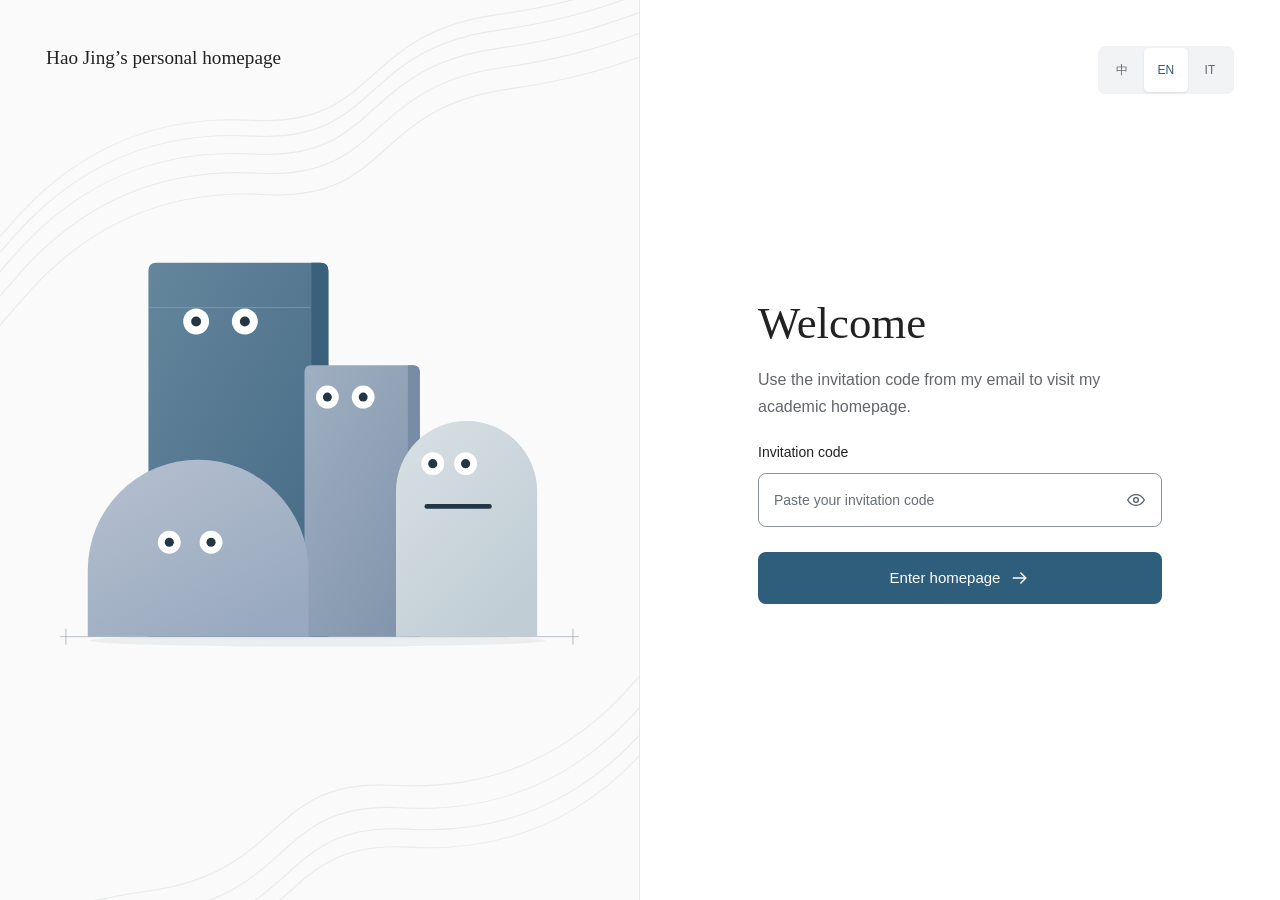
==== commit 999a1185: "Publish the white homepage release and its matching vault. Copy the supplied site files byte-for-byt" ====
--- a/index.html
+++ b/index.html
@@ -5,12 +5,12 @@
   <meta name="viewport" content="width=device-width, initial-scale=1">
   <meta name="robots" content="noindex, nofollow, noarchive">
   <meta name="referrer" content="no-referrer">
-  <meta name="theme-color" content="#f3f3e9">
+  <meta name="theme-color" content="#ffffff">
   <title>Welcome · Academic homepage</title>
   <link rel="icon" href="data:,">
-  <link rel="stylesheet" href="gate-ui.css?v=field-3">
-  <script src="gate-ui.js?v=field-3" defer></script>
-  <script src="vault.js?v=3" defer></script>
+  <link rel="stylesheet" href="gate-ui.css?v=slate-1">
+  <script src="gate-ui.js?v=field-4" defer></script>
+  <script src="vault.js?v=5" defer></script>
 </head>
 <body class="gate" data-pose="idle">
   <div class="gate-layout">
@@ -29,44 +29,44 @@
       <div class="gate-art" aria-hidden="true">
         <svg class="gate-ensemble" viewBox="0 0 550 434" width="550" height="434" aria-hidden="true" focusable="false" xmlns="http://www.w3.org/2000/svg">
           <defs>
-            <linearGradient id="tower-tone" x2="0.85" y2="1"><stop stop-color="#598f80"/><stop offset="1" stop-color="#37766b"/></linearGradient>
-            <linearGradient id="slab-tone" x2="0.8" y2="1"><stop stop-color="#a4bab0"/><stop offset="1" stop-color="#87a49a"/></linearGradient>
-            <linearGradient id="dome-tone" x2="0.7" y2="1"><stop stop-color="#dfa483"/><stop offset="1" stop-color="#c98467"/></linearGradient>
-            <linearGradient id="arch-tone" x2="0.7" y2="1"><stop stop-color="#efddb2"/><stop offset="1" stop-color="#dcc893"/></linearGradient>
+            <linearGradient id="tower-tone" x2="0.85" y2="1"><stop stop-color="#64869d"/><stop offset="1" stop-color="#456a84"/></linearGradient>
+            <linearGradient id="slab-tone" x2="0.8" y2="1"><stop stop-color="#a0afc1"/><stop offset="1" stop-color="#8195ac"/></linearGradient>
+            <linearGradient id="dome-tone" x2="0.7" y2="1"><stop stop-color="#b6c1d0"/><stop offset="1" stop-color="#99a9bf"/></linearGradient>
+            <linearGradient id="arch-tone" x2="0.7" y2="1"><stop stop-color="#d8e0e4"/><stop offset="1" stop-color="#c0cdd5"/></linearGradient>
           </defs>
-          <ellipse cx="273" cy="409" rx="229" ry="6" fill="#526458" opacity=".09"/>
+          <ellipse cx="273" cy="409" rx="229" ry="6" fill="#526777" opacity=".09"/>
           <g class="ensemble-footing" fill="none" stroke="currentColor">
             <path d="M14 405h522M20 397v16m510-16v16" />
           </g>
           <g class="ensemble-figure ensemble-tower">
             <path fill="url(#tower-tone)" d="M103 405V37q0-8 8-8h165q8 0 8 8v368Z"/>
-            <path fill="#306c61" d="M267 29h9q8 0 8 8v368h-17Z"/>
+            <path fill="#3b607b" d="M267 29h9q8 0 8 8v368h-17Z"/>
             <path class="ensemble-seam" d="M104 74h162"/>
             <g class="ensemble-face">
-              <g data-eye="7" transform="translate(151 88)"><g class="ensemble-blink"><circle r="13" fill="#fffdf4"/><circle data-pupil="" r="5"/></g></g>
-              <g data-eye="7" transform="translate(200 88)"><g class="ensemble-blink"><circle r="13" fill="#fffdf4"/><circle data-pupil="" r="5"/></g></g>
+              <g data-eye="7" transform="translate(151 88)"><g class="ensemble-blink"><circle r="13" fill="#ffffff"/><circle data-pupil="" r="5"/></g></g>
+              <g data-eye="7" transform="translate(200 88)"><g class="ensemble-blink"><circle r="13" fill="#ffffff"/><circle data-pupil="" r="5"/></g></g>
             </g>
           </g>
           <g class="ensemble-figure ensemble-slab">
             <path fill="url(#slab-tone)" d="M260 405V139q0-7 7-7h102q7 0 7 7v266Z"/>
-            <path fill="#7f9b90" d="M364 132h5q7 0 7 7v266h-12Z"/>
+            <path fill="#788da5" d="M364 132h5q7 0 7 7v266h-12Z"/>
             <g class="ensemble-face">
-              <g data-eye="6" transform="translate(283 164)"><g class="ensemble-blink"><circle r="11.5" fill="#fffdf4"/><circle data-pupil="" r="4.5"/></g></g>
-              <g data-eye="6" transform="translate(319 164)"><g class="ensemble-blink"><circle r="11.5" fill="#fffdf4"/><circle data-pupil="" r="4.5"/></g></g>
+              <g data-eye="6" transform="translate(283 164)"><g class="ensemble-blink"><circle r="11.5" fill="#ffffff"/><circle data-pupil="" r="4.5"/></g></g>
+              <g data-eye="6" transform="translate(319 164)"><g class="ensemble-blink"><circle r="11.5" fill="#ffffff"/><circle data-pupil="" r="4.5"/></g></g>
             </g>
           </g>
           <g class="ensemble-figure ensemble-dome">
             <path fill="url(#dome-tone)" d="M42 405v-67a111 111 0 0 1 222 0v67Z"/>
             <g class="ensemble-face">
-              <g data-eye="6" transform="translate(124 310)"><g class="ensemble-blink"><circle r="11.5" fill="#fffdf4"/><circle data-pupil="" r="4.6"/></g></g>
-              <g data-eye="6" transform="translate(166 310)"><g class="ensemble-blink"><circle r="11.5" fill="#fffdf4"/><circle data-pupil="" r="4.6"/></g></g>
+              <g data-eye="6" transform="translate(124 310)"><g class="ensemble-blink"><circle r="11.5" fill="#ffffff"/><circle data-pupil="" r="4.6"/></g></g>
+              <g data-eye="6" transform="translate(166 310)"><g class="ensemble-blink"><circle r="11.5" fill="#ffffff"/><circle data-pupil="" r="4.6"/></g></g>
             </g>
           </g>
           <g class="ensemble-figure ensemble-arch">
             <path fill="url(#arch-tone)" d="M352 405V259a71 71 0 0 1 142 0v146Z"/>
             <g class="ensemble-face">
-              <g data-eye="6" transform="translate(389 231)"><g class="ensemble-blink"><circle r="11.5" fill="#fffdf4"/><circle data-pupil="" r="4.6"/></g></g>
-              <g data-eye="6" transform="translate(422 231)"><g class="ensemble-blink"><circle r="11.5" fill="#fffdf4"/><circle data-pupil="" r="4.6"/></g></g>
+              <g data-eye="6" transform="translate(389 231)"><g class="ensemble-blink"><circle r="11.5" fill="#ffffff"/><circle data-pupil="" r="4.6"/></g></g>
+              <g data-eye="6" transform="translate(422 231)"><g class="ensemble-blink"><circle r="11.5" fill="#ffffff"/><circle data-pupil="" r="4.6"/></g></g>
               <path class="ensemble-mouth" d="M383 274h63" fill="none" stroke="currentColor" stroke-width="4.7" stroke-linecap="round"/>
             </g>
           </g>
--- a/gate-ui.css
+++ b/gate-ui.css
@@ -1,10 +1,12 @@
 :root {
-  --accent: #225e59;
-  --paper: #fcfbf7;
-  --ink: #202c2a;
-  --muted: #54625e;
-  --rule: #9ba8a0;
-  --error: #9e3d2d;
+  --accent: #2f5d7c;
+  --paper: #fff;
+  --studio: #fafafa;
+  --line: #e8e8e8;
+  --ink: #222;
+  --muted: #62666b;
+  --rule: #8a939b;
+  --error: #9a3546;
   color-scheme: light;
 }
 * { box-sizing: border-box; }
@@ -12,13 +14,13 @@
   margin: 0;
   background: var(--paper);
   color: var(--ink);
-  font: 16px/1.5 Inter, "Segoe UI", Arial, "PingFang SC", "Microsoft YaHei", sans-serif;
+  font: 16px/1.75 -apple-system, BlinkMacSystemFont, "Segoe UI", Roboto, Helvetica, Arial, "PingFang SC", "Microsoft YaHei", sans-serif;
   -webkit-font-smoothing: antialiased;
 }
 button, input { font: inherit; }
 button { cursor: pointer; }
 button:disabled { cursor: default; }
-:focus-visible { outline: 3px solid #4d837b; outline-offset: 4px; }
+:focus-visible { outline: 2px solid var(--accent); outline-offset: 4px; }
 
 .gate-layout { display: grid; grid-template-columns: 1fr 1fr; min-height: 100vh; min-height: 100svh; }
 .gate-studio {
@@ -28,40 +30,39 @@
   display: grid;
   grid-template-rows: 1fr;
   padding: clamp(28px, 3.6vw, 68px);
-  color: #274d45;
-  background: linear-gradient(145deg, #f1f1e7, #e7edde 62%, #e1e7d9);
-  border-right: 1px solid #d9ded2;
+  color: var(--ink);
+  background: var(--studio);
+  border-right: 1px solid var(--line);
 }
-.terrain-lines { position: absolute; inset: 0; z-index: -1; width: 100%; height: 100%; color: #748678; opacity: .14; pointer-events: none; }
-.gate-brand { position: absolute; top: clamp(28px, 3.6vw, 68px); left: clamp(28px, 3.6vw, 68px); font-size: clamp(16px, 1.4vw, 21px); font-weight: 620; letter-spacing: -.025em; }
+.terrain-lines { position: absolute; inset: 0; z-index: -1; width: 100%; height: 100%; color: #97a4ae; opacity: .17; pointer-events: none; }
+.gate-brand { position: absolute; top: clamp(28px, 3.6vw, 68px); left: clamp(28px, 3.6vw, 68px); font-family: Georgia, "Times New Roman", "Songti SC", SimSun, serif; font-size: 1.2rem; font-weight: 500; line-height: 1.3; }
 .gate-art { display: grid; place-items: center; width: 100%; min-width: 0; align-self: center; justify-self: center; }
 
 .gate-main { position: relative; display: grid; align-content: center; justify-items: center; padding: 100px clamp(28px, 5vw, 90px); }
-.gate-languages { position: absolute; top: clamp(28px, 3.6vw, 68px); right: clamp(28px, 3.6vw, 68px); display: flex; align-items: center; background: #eeefe8; border-radius: 7px; padding: 2px; }
-.gate-languages button { width: 44px; min-height: 44px; padding: 0; border: 0; border-radius: 5px; color: var(--muted); background: transparent; font-size: 12px; font-weight: 600; }
-.gate-languages button[aria-pressed="true"] { background: #fff; color: var(--accent); box-shadow: 0 1px 3px #334d3e1a; }
-.gate-languages button:hover:not([aria-pressed="true"]) { color: var(--ink); background: #e4e9df; }
+.gate-languages { position: absolute; top: clamp(28px, 3.6vw, 68px); right: clamp(28px, 3.6vw, 68px); display: flex; align-items: center; background: #f1f3f5; border-radius: 7px; padding: 2px; }
+.gate-languages button { width: 44px; min-height: 44px; padding: 0; border: 0; border-radius: 5px; color: var(--muted); background: transparent; font-size: 12px; font-weight: 400; }
+.gate-languages button[aria-pressed="true"] { background: #fff; color: var(--accent); box-shadow: 0 1px 3px #2638481a; }
+.gate-languages button:hover:not([aria-pressed="true"]) { color: var(--ink); background: #e7ecef; }
 .gate-panel { width: min(100%, 404px); min-width: 0; }
-.gate-panel h1 { margin: 0; font-size: clamp(38px, 3.8vw, 60px); font-weight: 680; line-height: 1.13; letter-spacing: -.045em; }
-html:lang(zh) .gate-panel h1 { font-weight: 650; letter-spacing: -.035em; }
+.gate-panel h1 { margin: 0; font-family: Georgia, "Times New Roman", "Songti SC", SimSun, serif; font-size: clamp(1.9rem, 3.5vw, 2.8rem); font-weight: 500; line-height: 1.25; }
 .gate-intro { min-height: 3.3em; margin: 15px 0 20px; color: var(--muted); font-size: 16px; line-height: 1.65; text-wrap: pretty; }
-.gate-panel label { display: block; font-size: 14px; font-weight: 630; margin-bottom: 8px; }
+.gate-panel label { display: block; font-size: 14px; font-weight: 400; margin-bottom: 8px; }
 .gate-input-wrap { height: 54px; display: flex; align-items: center; border: 1px solid var(--rule); border-radius: 8px; background: #fff; }
-.gate-input-wrap:focus-within { border-color: var(--accent); box-shadow: 0 0 0 3px #2875691a; }
+.gate-input-wrap:focus-within { border-color: var(--accent); box-shadow: 0 0 0 3px #2f5d7c20; }
 .gate-input-wrap:has([aria-invalid="true"]) { border-color: var(--error); }
 .gate-input-wrap input { min-width: 0; flex: 1; height: 100%; padding: 0 15px; border: 0; border-radius: inherit; background: transparent; color: var(--ink); font-size: 17px; }
 .gate-input-wrap input[type="password"] { letter-spacing: .14em; }
-.gate-input-wrap input::placeholder { letter-spacing: normal; font-size: 14px; color: #606f67; }
+.gate-input-wrap input::placeholder { letter-spacing: normal; font-size: 14px; color: #676e76; }
 .gate-input-wrap input:focus-visible { outline: none; }
 .gate-input-wrap input::-ms-reveal { display: none; }
-#gate-reveal { width: 50px; height: 50px; flex: none; display: grid; place-items: center; background: none; border: 0; border-radius: 6px; padding: 0; color: #50665a; }
+#gate-reveal { width: 50px; height: 50px; flex: none; display: grid; place-items: center; background: none; border: 0; border-radius: 6px; padding: 0; color: #545e67; }
 #gate-reveal:focus-visible { outline-offset: -4px; }
 #gate-reveal svg { width: 20px; height: 20px; }
 .gate-eye-slash { display: none; }
 #gate-reveal[data-revealed="true"] .gate-eye-slash { display: block; }
 .gate-message { min-height: 25px; padding-top: 3px; margin: 0; color: var(--error); font-size: 13px; line-height: 1.45; }
-.gate-submit { position: relative; display: flex; align-items: center; justify-content: center; gap: 10px; width: 100%; min-height: 52px; box-shadow: 0 2px 5px #27493914; border: 0; border-radius: 8px; background: var(--accent); color: #fff; font-size: 15px; font-weight: 620; transition: background 150ms; }
-.gate-submit:enabled:hover { background: #174a45; }
+.gate-submit { position: relative; display: flex; align-items: center; justify-content: center; gap: 10px; width: 100%; min-height: 52px; border: 0; border-radius: 8px; background: var(--accent); color: #fff; font-size: 15px; font-weight: 500; transition: background 150ms; }
+.gate-submit:enabled:hover { background: #244960; }
 .gate-submit svg { transition: transform 180ms; }
 .gate-submit:enabled:hover svg { transform: translateX(3px); }
 .gate-submit:disabled { opacity: .84; }
@@ -71,15 +72,12 @@
 }
 @media (max-width: 740px) {
   .gate-layout { display: flex; flex-direction: column; }
-  .gate-studio { padding: 68px max(20px, calc((100% - 490px) / 2)) 10px; border-right: 0; border-bottom: 1px solid #d9ded2; }
+  .gate-studio { padding: 68px max(20px, calc((100% - 490px) / 2)) 10px; border-right: 0; border-bottom: 1px solid var(--line); }
   .gate-brand { top: 16px; left: max(20px, calc((100% - 490px) / 2)); display: flex; align-items: center; min-height: 44px; max-width: calc(100% - 178px); font-size: 15px; line-height: 1.24; }
-  .gate-art { height: clamp(150px, 24svh, 214px); grid-template: minmax(0,1fr) / minmax(0,1fr); }
+  .gate-art { height: clamp(128px, 24svh, 214px); grid-template: minmax(0,1fr) / minmax(0,1fr); }
   .gate-art .gate-ensemble { width: 100%; height: 100%; min-height: 0; }
   .gate-main { position: static; flex: 1; width: 100%; max-width: 520px; margin-inline: auto; padding: clamp(24px, 5svh, 54px) 24px max(28px, env(safe-area-inset-bottom)); align-content: start; }
-  .gate-languages { top: 16px; right: max(14px, calc((100% - 500px) / 2)); background: #e0e6d9; padding: 0; }
-  .gate-languages button { color: #475b50; }
-  .gate-languages button[aria-pressed="true"] { color: var(--accent); background: #fffef9; }
-  .gate-languages button:hover:not([aria-pressed="true"]) { color: var(--accent); background: #d4dfd1; }
+  .gate-languages { top: 16px; right: max(14px, calc((100% - 500px) / 2)); padding: 0; }
   .gate-panel h1 { font-size: 36px; }
   .gate-intro { margin: 10px 0 19px; font-size: 15px; min-height: 3.3em; }
 }
@@ -103,11 +101,11 @@
   height: auto;
   max-height: 100%;
   overflow: visible;
-  color: #263730;
+  color: #243544;
   pointer-events: none;
 }
-.gate-ensemble .ensemble-footing { color: #718577; opacity: .57; }
-.gate-ensemble .ensemble-seam { fill: none; stroke: #c1d7c0; stroke-width: 1; opacity: .24; }
+.gate-ensemble .ensemble-footing { color: #81919e; opacity: .57; }
+.gate-ensemble .ensemble-seam { fill: none; stroke: #dee8ee; stroke-width: 1; opacity: .24; }
 .gate-ensemble [data-pupil] {
   fill: currentColor;
   transition: transform 65ms ease-out;
